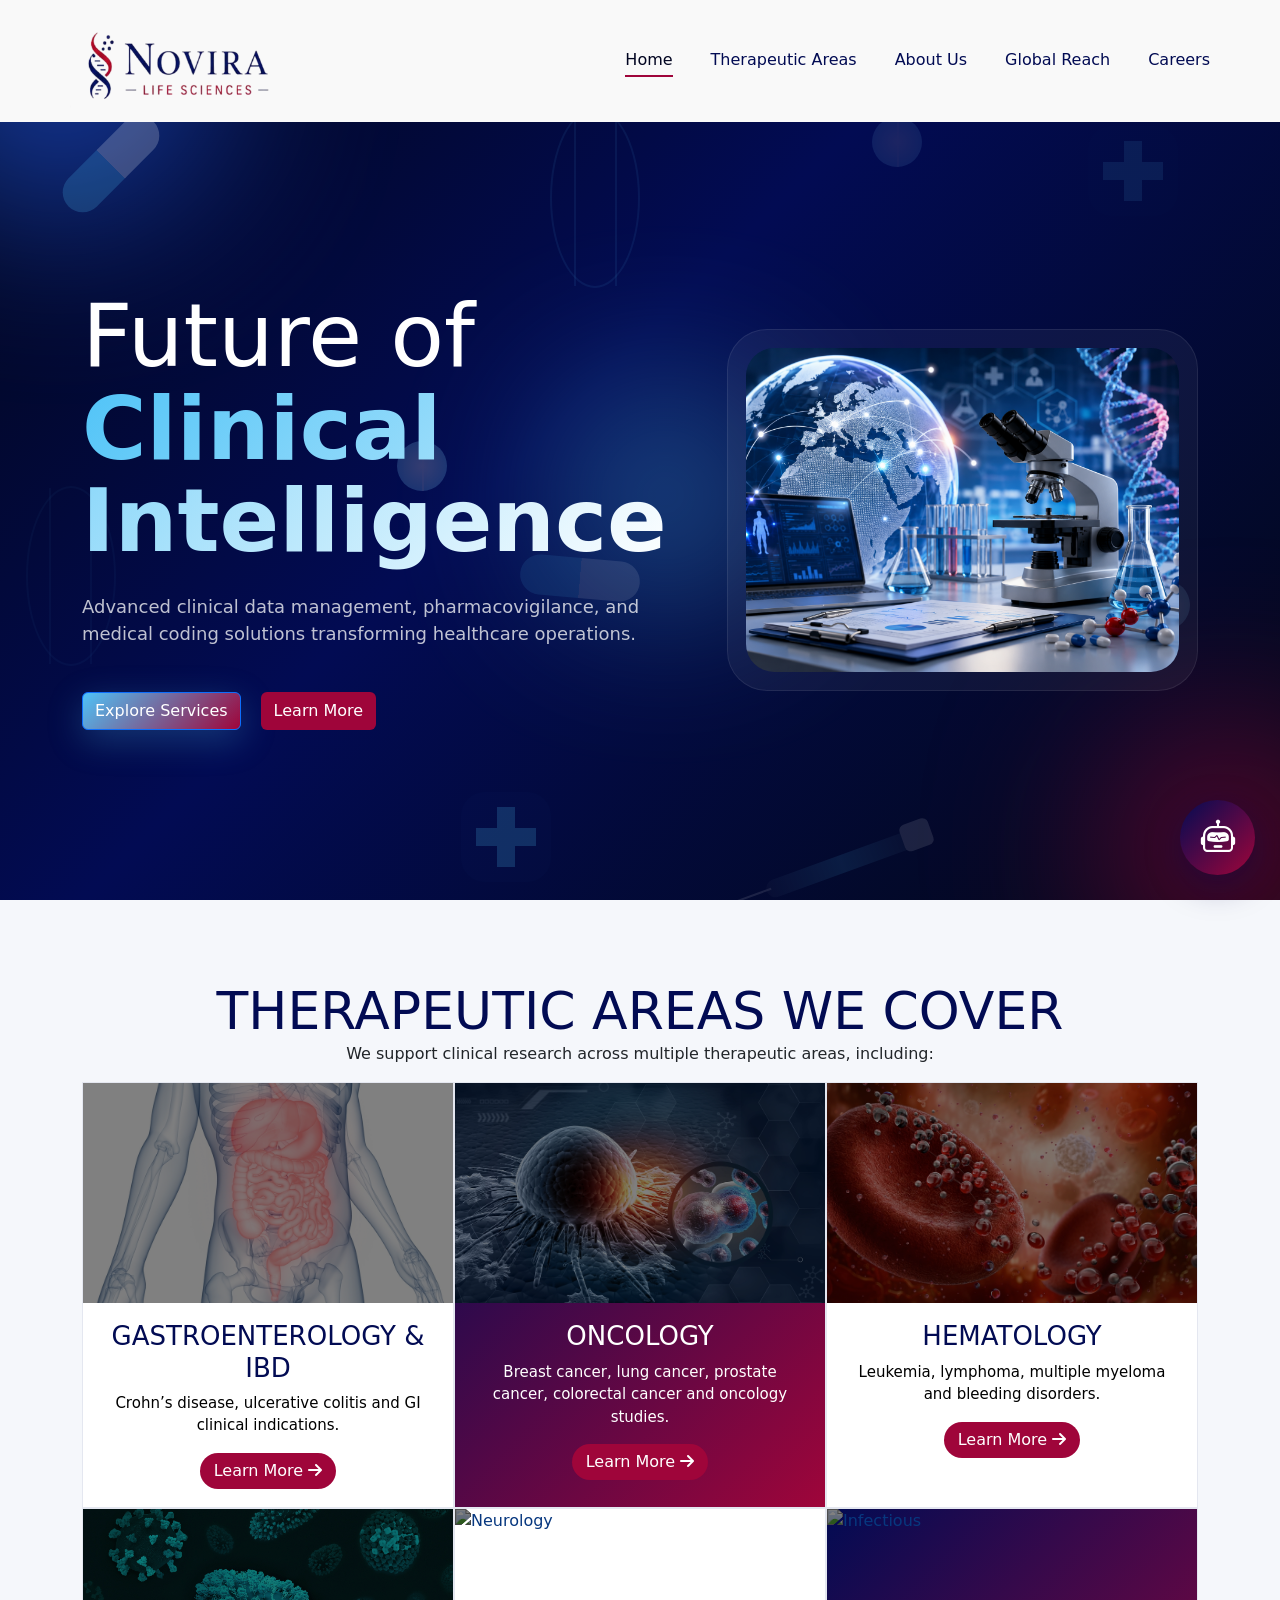
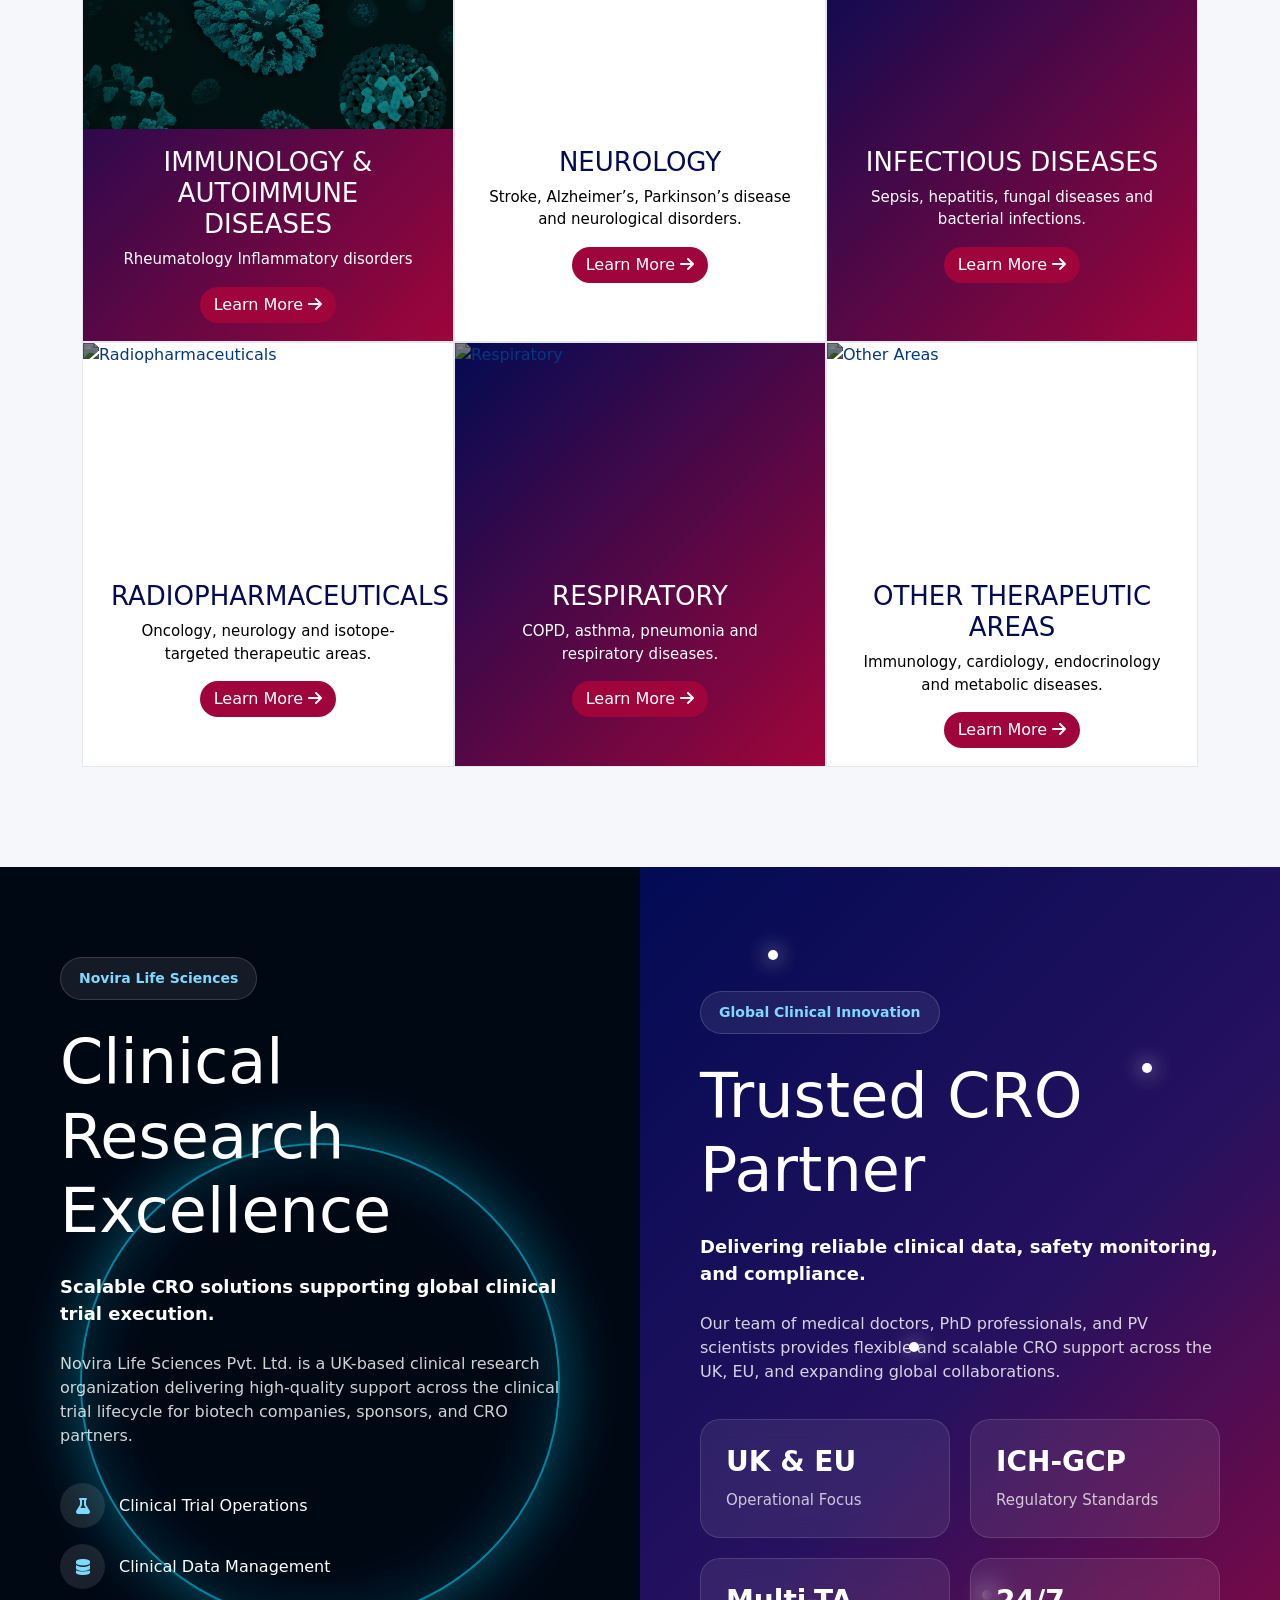
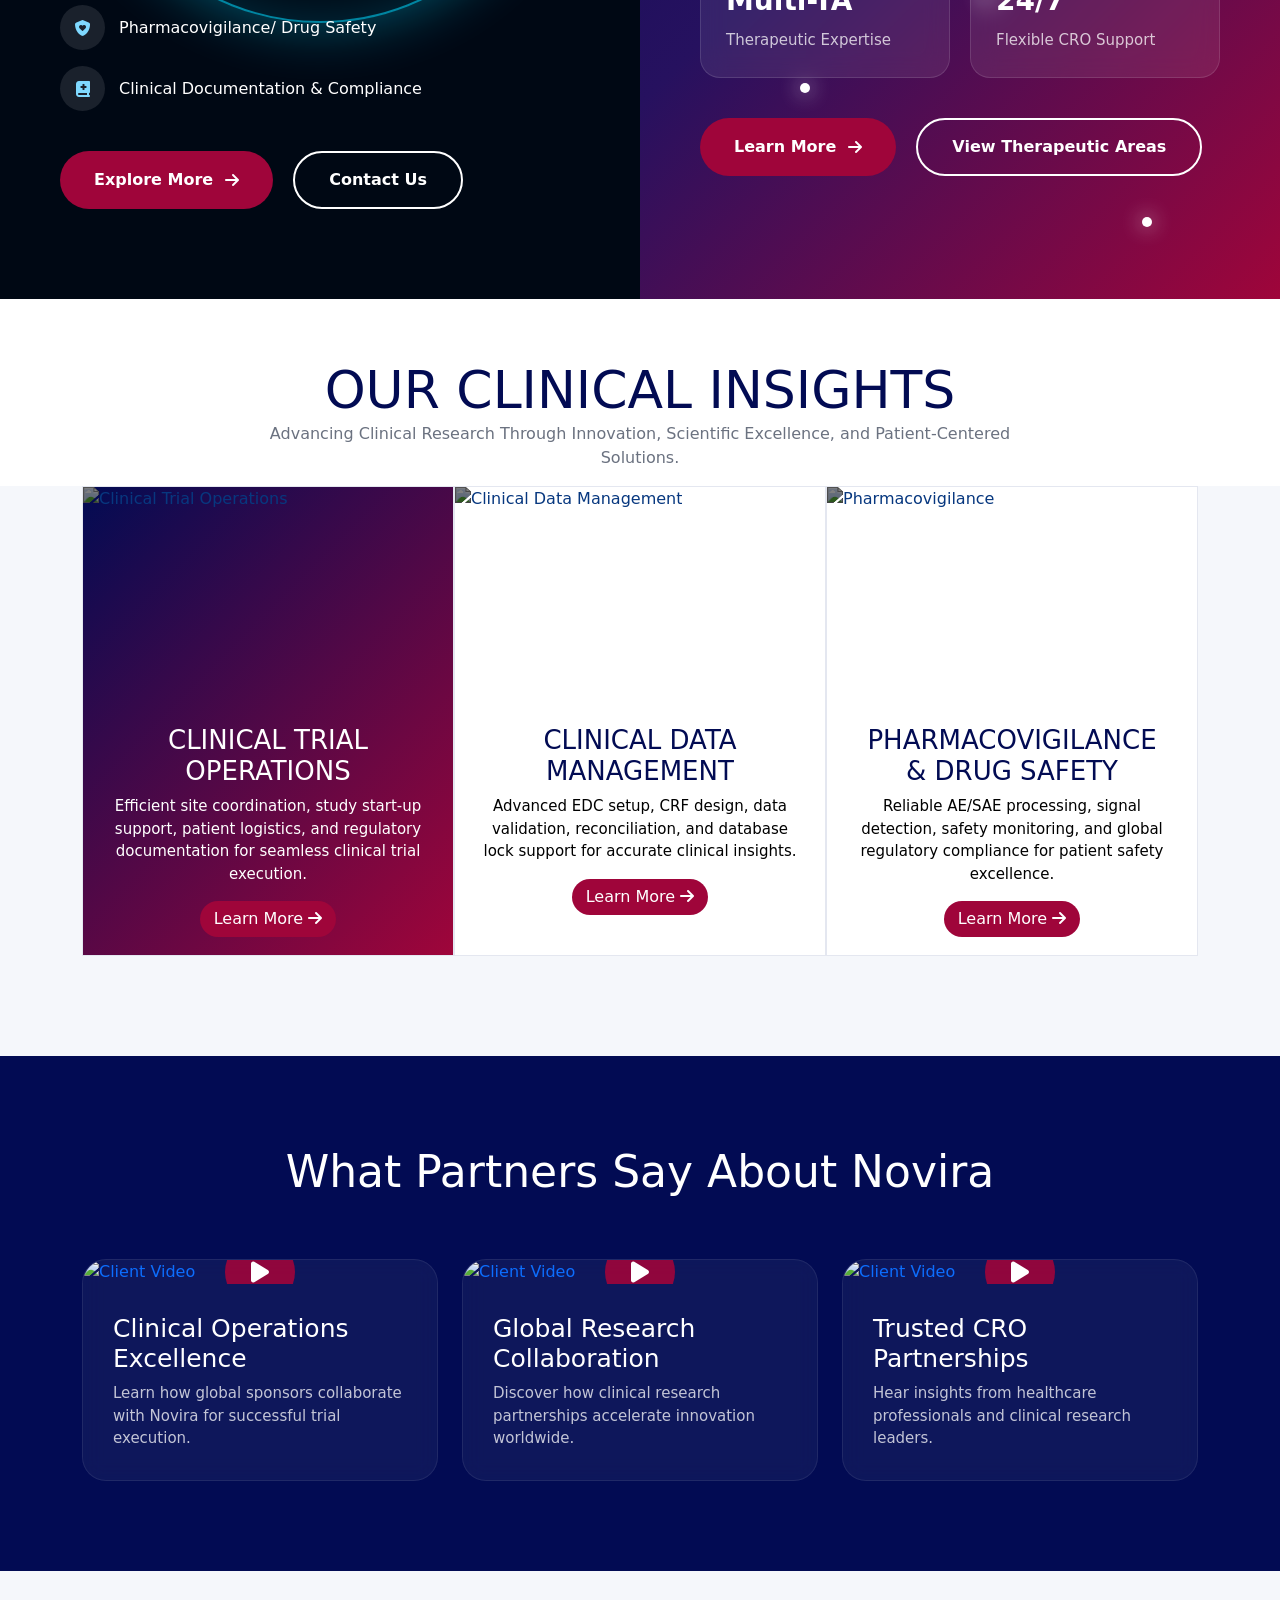
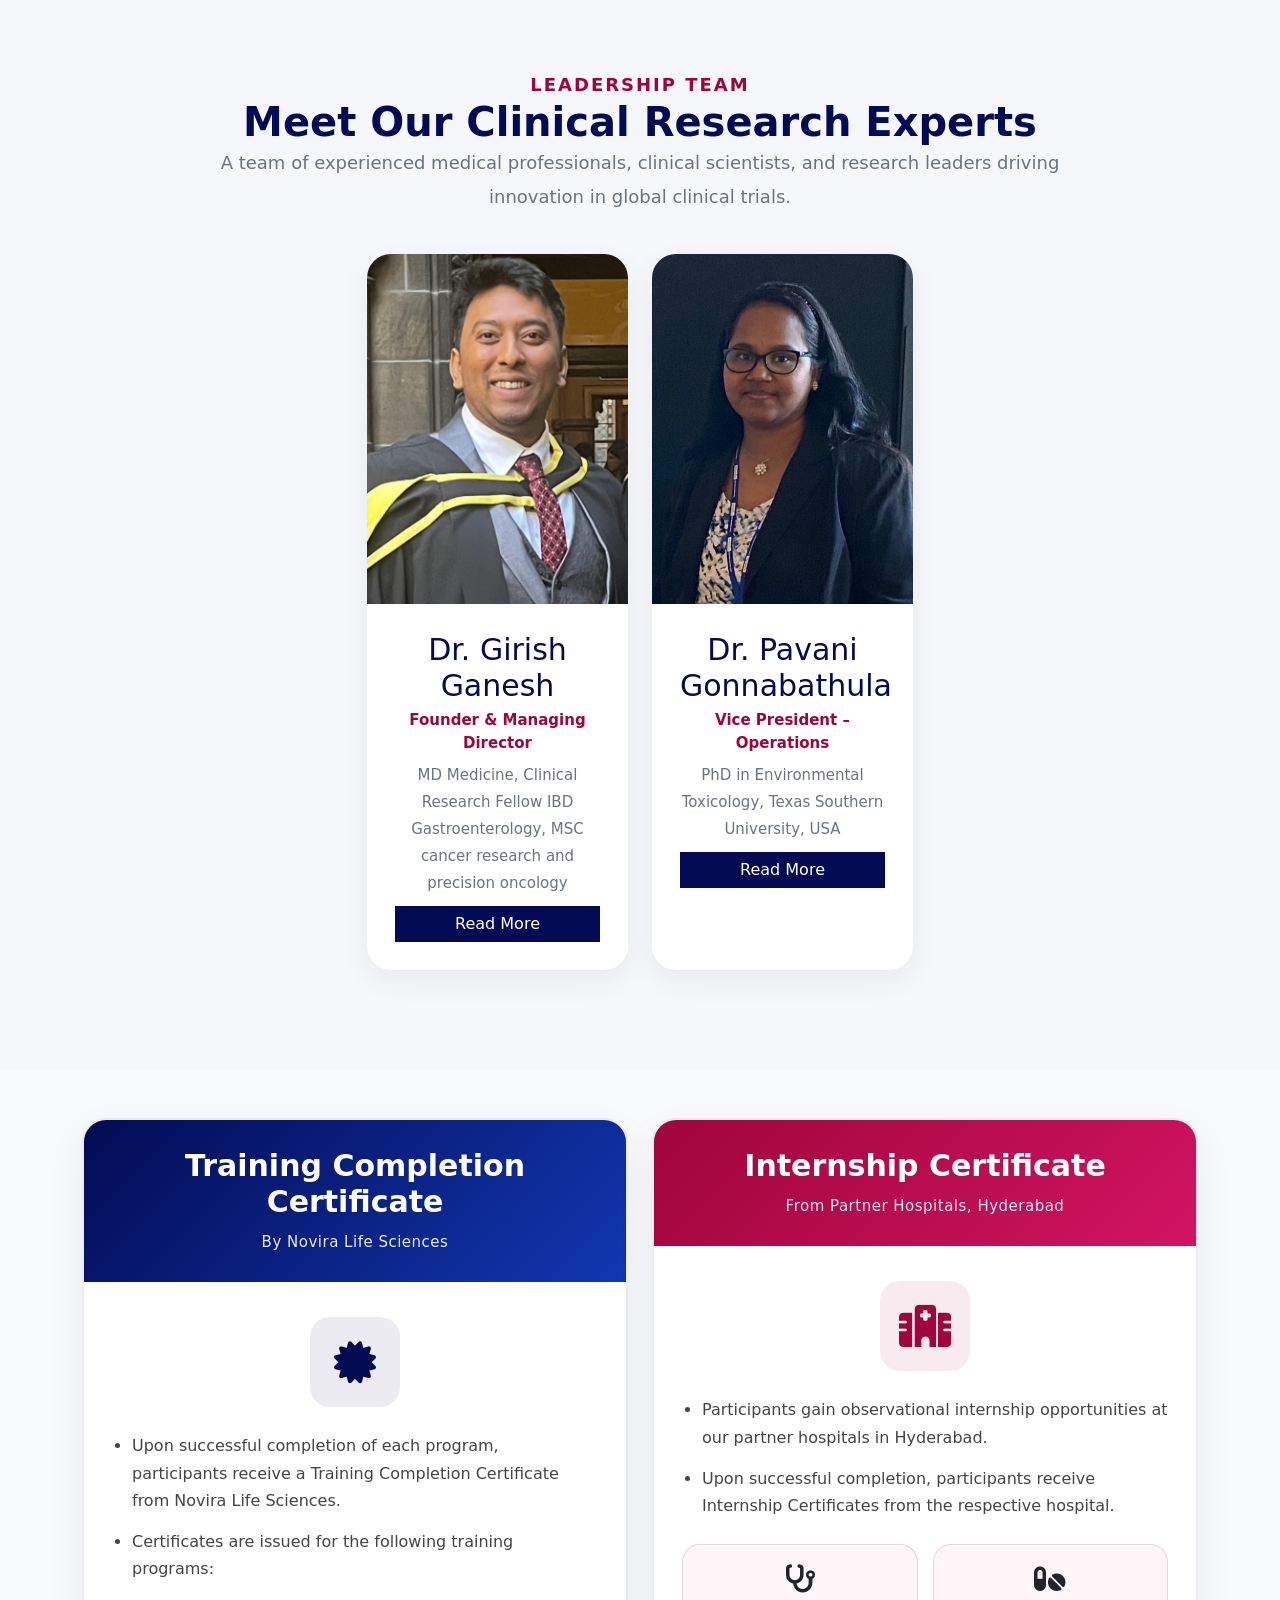
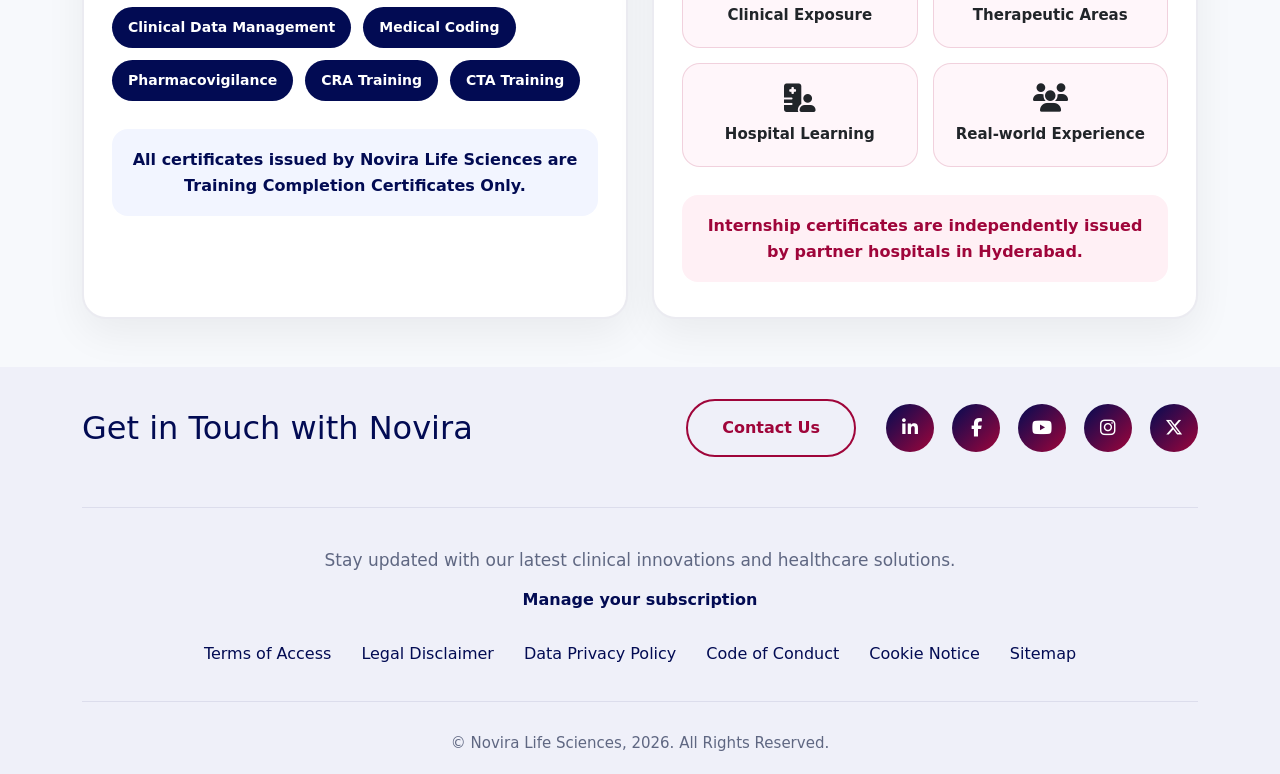
==== index.html @ b473fbdd "Initial commit" ====
<!DOCTYPE html>
<html lang="en">

<head>

    <meta charset="UTF-8">
    <meta name="viewport" content="width=device-width, initial-scale=1.0">

    <title>Novira Medical</title>

    <link rel="preconnect" href="https://fonts.googleapis.com">
    <link rel="preconnect" href="https://fonts.gstatic.com" crossorigin>

    <link href="https://fonts.googleapis.com/css2?family=Poppins:wght@300;400;500;600;700;800&display=swap"
        rel="stylesheet">

    <!-- ICONS -->
    <link rel="stylesheet" href="https://cdnjs.cloudflare.com/ajax/libs/font-awesome/6.5.2/css/all.min.css">

    <link rel="stylesheet" href="css/main.css">
    <link rel="stylesheet" href="css/responsive.css">


    <!-- Bootstrap 5 CSS -->
    <link href="https://cdn.jsdelivr.net/npm/bootstrap@5.3.3/dist/css/bootstrap.min.css" rel="stylesheet">

    <!-- Font Awesome -->
    <link rel="stylesheet" href="https://cdnjs.cloudflare.com/ajax/libs/font-awesome/6.5.1/css/all.min.css" />
<!-- Bootstrap Icons -->

<link rel="stylesheet"
href="https://cdn.jsdelivr.net/npm/bootstrap-icons@1.11.3/font/bootstrap-icons.min.css">
</head>

<body>

    <!-- =========================================
            HEADER
    ========================================= -->

    <header class="header">

        <div class="container navbar">

            <!-- LOGO -->

            <div class="logo">
                <img src="./images/logo.png" alt="" srcset="">
                <!-- <h2>Novira</h2> -->
            </div>

            <!-- MENU -->

            <nav class="nav-menu">

                <ul>

                    <li>
                        <a href="/" class="active">
                            Home
                        </a>
                    </li>

                    <li>
                        <a href="#">
                            Therapeutic Areas
                        </a>
                    </li>

                    <li>
                        <a href="#">
                            About Us
                        </a>
                    </li>

                    <li>
                        <a href="#">
                            Global Reach
                        </a>
                    </li>

                    <li>
                        <a href="#">
                            Careers
                        </a>
                    </li>

                </ul>

            </nav>

            <!-- BUTTONS -->
<!-- 
            <div class="nav-buttons">
                <a href="#" class="search-btn">
                    <i class="fa-solid fa-magnifying-glass"></i>
                </a>
            </div> -->

            <!-- MOBILE -->

            <div class="menu-toggle">
                <i class="fa-solid fa-bars"></i>
            </div>

        </div>

    </header>

    <!-- =========================================
            HERO SECTION
    ========================================= -->

    <section class="hero">

        <!-- BACKGROUND -->

        <div class="hero-bg">

            <div class="glow glow1"></div>
            <div class="glow glow2"></div>
            <div class="glow glow3"></div>

            <!-- DNA -->

            <div class="dna dna1"></div>
            <div class="dna dna2"></div>

            <!-- CAPSULES -->

            <div class="capsule capsule1"></div>
            <div class="capsule capsule2"></div>
            <div class="capsule capsule3"></div>

            <!-- TABLETS -->

            <div class="tablet tablet1"></div>
            <div class="tablet tablet2"></div>
            <div class="tablet tablet3"></div>

            <!-- SYRINGES -->

            <div class="syringe syringe1"></div>
            <div class="syringe syringe2"></div>

            <!-- CROSS -->

            <div class="cross cross1"></div>
            <div class="cross cross2"></div>

            <!-- PARTICLES -->

            <div class="particles">

                <span></span>
                <span></span>
                <span></span>
                <span></span>
                <span></span>
                <span></span>
                <span></span>
                <span></span>

            </div>

        </div>

        <!-- HERO CONTENT -->

        <div class="container hero-content">

            <!-- LEFT -->

            <div class="hero-left fade-left">

                <!-- <span class="hero-badge">
                    AI Powered Medical Innovation
                </span> -->

                <h1>
                    Future of <br>
                    <span>Clinical Intelligence</span>
                </h1>

                <p>
                    Advanced clinical data management,
                    pharmacovigilance, and medical coding
                    solutions transforming healthcare operations.
                </p>

                <div class="hero-buttons">

                    <a href="#" class="btn btn-primary">
                        Explore Services
                    </a>

                    <a href="#" class="btn btn-outline">
                        Learn More
                    </a>

                </div>

            </div>

            <!-- RIGHT -->

            <div class="hero-right fade-right">

                <div class="dashboard-card">
                    <img src="images/right-section.png" alt="">
                </div>

            </div>

        </div>

    </section>

    <!-- cards -->
    <!-- =========================================
        THERAPEUTIC CARDS SECTION
========================================= -->

    <section class="therapy-section">

        <div class="container">
            <div class="our-areas text-center">
                <h1 class="main-title">Therapeutic Areas We Cover</h1>
                <p>We support clinical research across multiple therapeutic areas, including:</p>
            </div>
            <div class="therapy-grid">

                <!-- CARD 1 -->
                <a href="#" class="therapy-card">

                    <div class="therapy-image">
                        <img src="./images/strength/gastroenterology.jpg" alt="" srcset="">
                        <!-- <img src="https://images.unsplash.com/photo-1581595219315-a187dd40c322?q=80&w=1200&auto=format&fit=crop"
                            alt="GI"> -->

                    </div>

                    <div class="therapy-content">

                        <h3>
                            Gastroenterology & IBD
                        </h3>

                        <p>
                            Crohn’s disease, ulcerative
                            colitis and GI clinical
                            indications.
                        </p>

                        <span>
                            Learn More
                            <i class="fa-solid fa-arrow-right"></i>
                        </span>

                    </div>

                </a>              
                <!-- CARD 2 -->
                <a href="#" class="therapy-card active-card">
                    <div class="therapy-image">
                        <img src="./images/strength/oncology.jpg" alt="" srcset="">
                    </div>

                    <div class="therapy-content">
                        <h3>
                            Oncology
                        </h3>

                        <p>
                            Breast cancer, lung cancer,
                            prostate cancer, colorectal
                            cancer and oncology studies.
                        </p>

                        <span>
                            Learn More
                            <i class="fa-solid fa-arrow-right"></i>
                        </span>

                    </div>

                </a>               
                <!-- CARD 3 -->

                <a href="#" class="therapy-card">

                    <div class="therapy-image">
                        <img src="./images/strength/hematology.jpg" alt=" Hematology">
                    </div>

                    <div class="therapy-content">
                        <h3>
                            Hematology
                        </h3>

                        <p>
                            Leukemia, lymphoma,
                            multiple myeloma and
                            bleeding disorders.
                        </p>

                        <span>
                            Learn More
                            <i class="fa-solid fa-arrow-right"></i>
                        </span>

                    </div>

                </a>

                <!-- CARD 4 -->

                <a href="#" class="therapy-card active-card">

                    <div class="therapy-image">
                        <img src="./images/strength/immunology.jpg" alt="immunology">

                    </div>

                    <div class="therapy-content">

                        <h3>
                            Immunology & Autoimmune Diseases
                        </h3>

                        <p>
                            Rheumatology
                            Inflammatory disorders
                        </p>

                        <span>
                            Learn More
                            <i class="fa-solid fa-arrow-right"></i>
                        </span>

                    </div>

                </a>

                <!-- CARD 5 -->

                <a href="#" class="therapy-card">

                    <div class="therapy-image">

                        <img src="https://images.unsplash.com/photo-1584515933487-779824d29309?q=80&w=1200&auto=format&fit=crop"
                            alt="Neurology">

                    </div>

                    <div class="therapy-content">

                        <h3>
                            Neurology
                        </h3>

                        <p>
                            Stroke, Alzheimer’s,
                            Parkinson’s disease and
                            neurological disorders.
                        </p>

                        <span>
                            Learn More
                            <i class="fa-solid fa-arrow-right"></i>
                        </span>

                    </div>

                </a>

                <!-- CARD 6 -->

                <a href="#" class="therapy-card active-card">

                    <div class="therapy-image">

                        <img src="https://images.unsplash.com/photo-1580281657527-47f249e8f4df?q=80&w=1200&auto=format&fit=crop"
                            alt="Infectious">

                    </div>

                    <div class="therapy-content">

                        <h3>
                            Infectious Diseases
                        </h3>

                        <p>
                            Sepsis, hepatitis,
                            fungal diseases and
                            bacterial infections.
                        </p>

                        <span>
                            Learn More
                            <i class="fa-solid fa-arrow-right"></i>
                        </span>

                    </div>

                </a>

                <!-- CARD 7 -->

                <a href="#" class="therapy-card">

                    <div class="therapy-image">

                        <img src="https://images.unsplash.com/photo-1576671081837-49000212a370?q=80&w=1200&auto=format&fit=crop"
                            alt="Radiopharmaceuticals">

                    </div>

                    <div class="therapy-content">

                        <h3>
                            Radiopharmaceuticals
                        </h3>

                        <p>
                            Oncology, neurology and
                            isotope-targeted
                            therapeutic areas.
                        </p>

                        <span>
                            Learn More
                            <i class="fa-solid fa-arrow-right"></i>
                        </span>

                    </div>

                </a>

                <!-- CARD 8 -->

                <a href="#" class="therapy-card active-card">

                    <div class="therapy-image">

                        <img src="https://images.unsplash.com/photo-1516549655169-df83a0774514?q=80&w=1200&auto=format&fit=crop"
                            alt="Respiratory">

                    </div>

                    <div class="therapy-content">

                        <h3>
                            Respiratory
                        </h3>

                        <p>
                            COPD, asthma,
                            pneumonia and
                            respiratory diseases.
                        </p>

                        <span>
                            Learn More
                            <i class="fa-solid fa-arrow-right"></i>
                        </span>

                    </div>

                </a>

                <!-- CARD 9 -->

                <a href="#" class="therapy-card">

                    <div class="therapy-image">

                        <img src="https://images.unsplash.com/photo-1576091160399-112ba8d25d1d?q=80&w=1200&auto=format&fit=crop"
                            alt="Other Areas">

                    </div>

                    <div class="therapy-content">

                        <h3>
                            Other Therapeutic Areas
                        </h3>

                        <p>
                            Immunology, cardiology,
                            endocrinology and
                            metabolic diseases.
                        </p>

                        <span>
                            Learn More
                            <i class="fa-solid fa-arrow-right"></i>
                        </span>

                    </div>

                </a>

            </div>

        </div>

    </section>
    <!-- cards -->

    <!-- two sections -->
    <!-- =========================================
        SPLIT COMPANY OVERVIEW SECTION
========================================= -->

    <section class="split-ai-section">

        <!-- LEFT SECTION -->

        <div class="split-box left-box">

            <div class="left-animation-circle"></div>

            <div class="content-box">

                <span class="section-tag">
                    Novira Life Sciences
                </span>

                <h2>
                    Clinical Research
                    Excellence
                </h2>

                <h3>
                    Scalable CRO solutions supporting
                    global clinical trial execution.
                </h3>

                <p>
                    Novira Life Sciences Pvt. Ltd. is a UK-based
                    clinical research organization delivering
                    high-quality support across the clinical
                    trial lifecycle for biotech companies,
                    sponsors, and CRO partners.
                </p>

                <div class="feature-list">

                    <div class="feature-item">
                        <i class="fa-solid fa-flask"></i>
                        Clinical Trial Operations
                    </div>

                    <div class="feature-item">
                        <i class="fa-solid fa-database"></i>
                        Clinical Data Management
                    </div>

                    <div class="feature-item">
                        <i class="fa-solid fa-shield-heart"></i>
                        Pharmacovigilance/ Drug Safety
                    </div>

                    <div class="feature-item">
                        <i class="fa-solid fa-book-medical"></i>
                        Clinical Documentation & Compliance
                    </div>
                </div>

                <div class="button-group">

                    <a href="#" class="main-btn">

                        Explore More

                        <i class="fa-solid fa-arrow-right"></i>

                    </a>

                    <a href="#" class="outline-btn">

                        Contact Us

                    </a>

                </div>

            </div>

        </div>

        <!-- RIGHT SECTION -->

        <div class="split-box right-box">

            <div class="network-animation">

                <span></span>
                <span></span>
                <span></span>
                <span></span>
                <span></span>
                <span></span>

            </div>

            <div class="content-box">

                <span class="section-tag">
                    Global Clinical Innovation
                </span>

                <h2>
                    Trusted CRO
                    Partner
                </h2>

                <h3>
                    Delivering reliable clinical data,
                    safety monitoring, and compliance.
                </h3>

                <p>
                    Our team of medical doctors, PhD professionals,
                    and PV scientists provides flexible and scalable
                    CRO support across the UK, EU, and expanding
                    global collaborations.
                </p>

                <div class="stats-grid">

                    <div class="stat-box">

                        <h4>UK & EU</h4>

                        <span>
                            Operational Focus
                        </span>

                    </div>

                    <div class="stat-box">

                        <h4>ICH-GCP</h4>

                        <span>
                            Regulatory Standards
                        </span>

                    </div>

                    <div class="stat-box">

                        <h4>Multi-TA</h4>

                        <span>
                            Therapeutic Expertise
                        </span>

                    </div>

                    <div class="stat-box">

                        <h4>24/7</h4>

                        <span>
                            Flexible CRO Support
                        </span>

                    </div>

                </div>

                <div class="button-group">

                    <a href="#" class="main-btn">

                        Learn More

                        <i class="fa-solid fa-arrow-right"></i>

                    </a>

                    <a href="#" class="outline-btn">

                        View Therapeutic Areas

                    </a>

                </div>

            </div>

        </div>

    </section>
    <!-- two sections -->



    <!-- 3 cards sections -->
    <!-- =========================================
        NOVIRA INSIGHTS SECTION
========================================= -->

    <!-- =========================================
        SECTION HEADING
========================================= -->

    <section>
        <div class="section-heading text-center">

            <h2 class="main-title">
                Our Clinical Insights
            </h2>

            <span class="sub-title d-block">
               <p>Advancing Clinical Research Through Innovation, Scientific Excellence, and Patient-Centered Solutions.</p>
            </span>

        </div>
    </section>


    <section class="therapy-section pt-0">

        <div class="container">

            <!-- SECTION HEADING -->



            <!-- 3 CARDS -->

            <div class="therapy-grid">

                <!-- CARD 1 -->

                <a href="clinical-trial-operations.html" class="therapy-card active-card">

                    <div class="therapy-image">

                        <img src="https://images.unsplash.com/photo-1579154204601-01588f351e67?q=80&w=1200&auto=format&fit=crop"
                            alt="Clinical Trial Operations">

                    </div>

                    <div class="therapy-content">

                        <h3>
                            Clinical Trial Operations
                        </h3>

                        <p>
                            Efficient site coordination, study start-up support,
                            patient logistics, and regulatory documentation
                            for seamless clinical trial execution.
                        </p>

                        <span>
                            Learn More
                            <i class="fa-solid fa-arrow-right"></i>
                        </span>

                    </div>

                </a>

                <!-- CARD 2 -->

                <a href="clinical-data-management.html" class="therapy-card">

                    <div class="therapy-image">

                        <img src="https://images.unsplash.com/photo-1516321318423-f06f85e504b3?q=80&w=1200&auto=format&fit=crop"
                            alt="Clinical Data Management">

                    </div>

                    <div class="therapy-content">

                        <h3>
                            Clinical Data Management
                        </h3>

                        <p>
                            Advanced EDC setup, CRF design, data validation,
                            reconciliation, and database lock support
                            for accurate clinical insights.
                        </p>

                        <span>
                            Learn More
                            <i class="fa-solid fa-arrow-right"></i>
                        </span>

                    </div>

                </a>

                <!-- CARD 3 -->

                <a href="pharmacovigilance.html" class="therapy-card">

                    <div class="therapy-image">

                        <img src="https://images.unsplash.com/photo-1587854692152-cbe660dbde88?q=80&w=1200&auto=format&fit=crop"
                            alt="Pharmacovigilance">

                    </div>

                    <div class="therapy-content">

                        <h3>
                            Pharmacovigilance & Drug Safety
                        </h3>

                        <p>
                            Reliable AE/SAE processing, signal detection,
                            safety monitoring, and global regulatory
                            compliance for patient safety excellence.
                        </p>

                        <span>
                            Learn More
                            <i class="fa-solid fa-arrow-right"></i>
                        </span>

                    </div>

                </a>

            </div>

        </div>

    </section>
    <!-- 3 cards sections  -->


    <!-- youtube videos -->
    <!-- =========================================
        CLIENTS VIDEO SECTION
========================================= -->

    <section class="client-video-section">

        <div class="container">

            <!-- SECTION TITLE -->

            <div class="video-heading text-center">

                <h2>What Partners Say About Novira</h2>

            </div>

            <!-- VIDEO ROW -->

            <div class="row g-4 justify-content-center">

                <!-- VIDEO CARD 1 -->

                <div class="col-xl-4 col-lg-4 col-md-6 col-sm-12">

                    <a href="https://www.youtube.com/watch?v=dQw4w9WgXcQ" target="_blank" class="video-card">

                        <div class="video-image">

                            <img src="https://images.unsplash.com/photo-1573496359142-b8d87734a5a2?q=80&w=1200&auto=format&fit=crop"
                                alt="Client Video">

                            <div class="play-btn">

                                <i class="fa-solid fa-play"></i>

                            </div>

                        </div>

                        <div class="video-content">

                            <h3>
                                Clinical Operations Excellence
                            </h3>

                            <p>
                                Learn how global sponsors collaborate
                                with Novira for successful trial execution.
                            </p>

                        </div>

                    </a>

                </div>

                <!-- VIDEO CARD 2 -->

                <div class="col-xl-4 col-lg-4 col-md-6 col-sm-12">

                    <a href="https://www.youtube.com/watch?v=ysz5S6PUM-U" target="_blank" class="video-card">

                        <div class="video-image">

                            <img src="https://images.unsplash.com/photo-1582719478250-c89cae4dc85b?q=80&w=1200&auto=format&fit=crop"
                                alt="Client Video">

                            <div class="play-btn">

                                <i class="fa-solid fa-play"></i>

                            </div>

                        </div>

                        <div class="video-content">

                            <h3>
                                Global Research Collaboration
                            </h3>

                            <p>
                                Discover how clinical research partnerships
                                accelerate innovation worldwide.
                            </p>

                        </div>

                    </a>

                </div>

                <!-- VIDEO CARD 3 -->

                <div class="col-xl-4 col-lg-4 col-md-6 col-sm-12">

                    <a href="https://www.youtube.com/watch?v=jNQXAC9IVRw" target="_blank" class="video-card">

                        <div class="video-image">

                            <img src="https://images.unsplash.com/photo-1559839734-2b71ea197ec2?q=80&w=1200&auto=format&fit=crop"
                                alt="Client Video">

                            <div class="play-btn">

                                <i class="fa-solid fa-play"></i>

                            </div>

                        </div>

                        <div class="video-content">

                            <h3>
                                Trusted CRO Partnerships
                            </h3>

                            <p>
                                Hear insights from healthcare professionals
                                and clinical research leaders.
                            </p>

                        </div>

                    </a>

                </div>

            </div>

        </div>

    </section>

    <!-- youtube videos -->



    <!-- team -->
      <!-- <section class="our-team-section">
        <div class="container">
            <div class="row">
                <div class="col-lg-3 col-md-6 col-sm-6">
                    <div class="our-team">
                        <div class="pic">
                            <img src="https://i.ibb.co/8x9xK4H/team.jpg">
                        </div>
                        <div class="team-content">
                            <h3 class="title">Team 1</h3>
                            <span class="post">Inhaber & Geschäftsführer</span>
                        </div>
                        <ul class="social">
                            <li>
                                <a href="#"  target="_blank"class="fa fa-facebook"></a>
                            </li>
                            <li>
                                <a href="#" class="fa fa-twitter"></a>
                            </li>
                            <li>
                                <a href="#" class="fa fa-google-plus"></a>
                            </li>
                            <li>
                                <a href="#" class="fa fa-linkedin"></a>
                            </li>
                        </ul>
                    </div>
                </div>

                <div class="col-lg-3 col-md-6 col-sm-6">
                    <div class="our-team">
                        <div class="pic">
                            <img src="https://i.ibb.co/8x9xK4H/team.jpg">
                        </div>
                        <div class="team-content">
                            <h3 class="title">Team 2</h3>
                            <span class="post">Stellvertretender  Geschäftsführer</span>
                        </div>
                        <ul class="social">
                            <li>
                                <a href="#" class="fa fa-facebook"></a>
                            </li>
                            <li>
                                <a href="#" class="fa fa-twitter"></a>
                            </li>
                            <li>
                                <a href="#" class="fa fa-google-plus"></a>
                            </li>
                            <li>
                                <a href="#" class="fa fa-linkedin"></a>
                            </li>
                        </ul>
                    </div>
                </div>
                <div class="col-lg-3 col-md-6 col-sm-6">
                    <div class="our-team">
                        <div class="pic">
                            <img src="https://i.ibb.co/8x9xK4H/team.jpg">
                        </div>
                        <div class="team-content">
                            <h3 class="title">Team 3</h3>
                            <span class="post">Dipl. Physiotherapeut </span>
                        </div>
                        <ul class="social">
                            <li>
                                <a href="#" class="fa fa-facebook"></a>
                            </li>
                            <li>
                                <a href="#" class="fa fa-twitter"></a>
                            </li>
                            <li>
                                <a href="#" class="fa fa-google-plus"></a>
                            </li>
                            <li>
                                <a href="#" class="fa fa-linkedin"></a>
                            </li>
                        </ul>
                    </div>
                </div>

                <div class="col-lg-3 col-md-6 col-sm-6">
                    <div class="our-team">
                        <div class="pic">
                            <img src="https://i.ibb.co/8x9xK4H/team.jpg">
                        </div>
                        <div class="team-content">
                            <h3 class="title">Team 4</h3>
                            <span class="post">Dipl. Physiotherapeut </span>
                        </div>
                        <ul class="social">
                            <li>
                                <a href="#" class="fa fa-facebook"></a>
                            </li>
                            <li>
                                <a href="#" class="fa fa-twitter"></a>
                            </li>
                            <li>
                                <a href="#" class="fa fa-google-plus"></a>
                            </li>
                            <li>
                                <a href="#" class="fa fa-linkedin"></a>
                            </li>
                        </ul>
                    </div>
                </div>
            </div>
        </div>

    </section> -->

<!-- =========================================
        NOVIRA TEAM SECTION
========================================= -->

<section class="novira-team-section">

    <div class="container">

        <!-- HEADING -->

        <div class="team-heading text-center">

            <span class="team-subtitle">
                Leadership Team
            </span>

            <h2 class="team-title">
                Meet Our Clinical Research Experts
            </h2>

            <p class="team-description">
                A team of experienced medical professionals,
                clinical scientists, and research leaders
                driving innovation in global clinical trials.
            </p>

        </div>

        <!-- TEAM ROW -->

        <div class="row g-4 justify-content-center">

            <!-- TEAM MEMBER 1 -->

            <div class="col-xl-3 col-lg-3 col-md-6 col-sm-12">

                <div class="team-card">

                    <div class="team-image">

                        <img src="./images/our-team/dr-girish.jpeg"
                             alt="CEO">

                    </div>

                    <div class="team-content">
                        <h3>
                            Dr. Girish Ganesh
                        </h3>
                        <span>
                            Founder & Managing Director
                        </span>
                        <p>
                            MD Medicine, Clinical Research Fellow IBD Gastroenterology, MSC cancer research and precision oncology
                        </p>
                        <div class="read-btn">
                            <a href="dr-girish.html">Read More</a>
                        </div>
                    </div>

                </div>

            </div>

            <!-- TEAM MEMBER 2 -->

            <div class="col-xl-3 col-lg-3 col-md-6 col-sm-12">

                <div class="team-card">

                    <div class="team-image">

                        <img src="./images/our-team/dr-pavani.jpeg"
                             alt="Vice President">

                    </div>

                    <div class="team-content">

                        <h3>
                            Dr. Pavani Gonnabathula
                        </h3>

                        <span>
                            Vice President – Operations
                        </span>

                        <p>
                            PhD in Environmental Toxicology, Texas Southern University, USA
                        </p>
                        <div class="read-btn">
                            <a href="dr-pavani.html">Read More</a>
                        </div>
                    </div>

                </div>

            </div>
        </div>

    </div>

</section>
    <!-- team -->

    <!-- robo  icon -->
<!-- ===================================================
    ROBOT BUTTON
=================================================== -->

<button class="robot-chat-btn" id="openPopup">

    <i class="bi bi-robot"></i>

</button>

<!-- ===================================================
    OVERLAY
=================================================== -->

<div class="popup-overlay" id="popupOverlay"></div>

<!-- ===================================================
    APPOINTMENT POPUP
=================================================== -->

<div class="appointment-popup" id="popupBox">

    <!-- HEADER -->

    <div class="popup-header">

        <button class="close-popup" id="closePopup">

            <i class="bi bi-x-lg"></i>

        </button>

        <!-- <div class="robot-icon">         
            <i class="bi bi-robot"></i>
        </div> -->
        <div class="app-heading text-center">
            <h1>Novira Life Sciences</h1>
        </div>
        <h4>
            
        </h4>

        <p>
            Book your appointment Today
        </p>

    </div>

    <!-- BODY -->

    <div class="popup-body">

        <form>

            <div class="mb-3">

                <input
                type="text"
                class="form-control"
                placeholder="Full Name">

            </div>

            <div class="mb-3">

                <input
                type="email"
                class="form-control"
                placeholder="Email Address">

            </div>

            <div class="mb-3">

                <input
                type="tel"
                class="form-control"
                placeholder="Phone Number">

            </div>

            <div class="mb-3">

                <select class="form-select">

                    <option selected>
                        Select Service
                    </option>

                    <option>
                        <p>Clinical Data Management</p>
                    </option>

                    <option>
                        <p>Pharmacovigilance</p>
                    </option>

                    <option>
                        <p>Medical Coding</p>
                    </option>
                    <option>
                        <p>Clinical Documentation & Compliance</p>
                    </option>
                </select>

            </div>

            <div class="mb-4">

                <textarea
                class="form-control"
                placeholder="Message"></textarea>

            </div>

            <button
            type="submit"
            class="send-btn"> Send Request</button>

        </form>

    </div>

</div>
     <!-- robo icon -->
  <!-- Training and Certificate -->
  <section class="certificate-section py-5">

    <div class="container">

        <div class="row g-4 align-items-stretch">

            <!-- LEFT SECTION -->

            <div class="col-lg-6 col-md-12">

                <div class="certificate-card left-card h-100">

                    <div class="certificate-header primary-bg">

                        <h2>
                            Training Completion Certificate
                        </h2>

                        <span>
                            By Novira Life Sciences
                        </span>

                    </div>

                    <div class="certificate-body">

                        <div class="icon-box">

                            <i class="fa-solid fa-certificate"></i>

                        </div>

                        <ul class="certificate-list">

                            <li>
                                Upon successful completion of each program,
                                participants receive a Training Completion
                                Certificate from Novira Life Sciences.
                            </li>

                            <li>
                                Certificates are issued for the following
                                training programs:
                            </li>

                        </ul>

                        <div class="training-tags">

                            <span>Clinical Data Management</span>

                            <span>Medical Coding</span>

                            <span>Pharmacovigilance</span>

                            <span>CRA Training</span>

                            <span>CTA Training</span>

                        </div>

                        <div class="certificate-note">

                            All certificates issued by Novira Life Sciences
                            are <strong>Training Completion Certificates Only.</strong>

                        </div>

                    </div>

                </div>

            </div>

            <!-- RIGHT SECTION -->

            <div class="col-lg-6 col-md-12">

                <div class="certificate-card right-card h-100">

                    <div class="certificate-header secondary-bg">

                        <h2>
                            Internship Certificate
                        </h2>

                        <span>
                            From Partner Hospitals, Hyderabad
                        </span>

                    </div>

                    <div class="certificate-body">

                        <div class="icon-box">

                            <i class="fa-solid fa-hospital"></i>

                        </div>

                        <ul class="certificate-list">

                            <li>
                                Participants gain observational internship
                                opportunities at our partner hospitals
                                in Hyderabad.
                            </li>

                            <li>
                                Upon successful completion, participants
                                receive Internship Certificates from the
                                respective hospital.
                            </li>

                        </ul>

                        <div class="internship-grid">

                            <div class="internship-item">

                                <i class="fa-solid fa-stethoscope"></i>

                                <span>
                                    Clinical Exposure
                                </span>

                            </div>

                            <div class="internship-item">

                                <i class="fa-solid fa-pills"></i>

                                <span>
                                    Therapeutic Areas
                                </span>

                            </div>

                            <div class="internship-item">

                                <i class="fa-solid fa-hospital-user"></i>

                                <span>
                                    Hospital Learning
                                </span>

                            </div>

                            <div class="internship-item">

                                <i class="fa-solid fa-users"></i>

                                <span>
                                    Real-world Experience
                                </span>

                            </div>

                        </div>

                        <div class="certificate-note">

                            Internship certificates are independently issued
                            by partner hospitals in Hyderabad.

                        </div>

                    </div>

                </div>

            </div>

        </div>

    </div>

</section>
  <!-- Training and Certificate -->
    <!-- =========================================
                FOOTER
========================================= -->

    <footer class="main-footer">

        <div class="container">

            <!-- TOP -->

            <div class="footer-top">

                <!-- LEFT -->

                <div class="footer-title">

                    <h2>
                        Get in Touch with Novira
                    </h2>

                </div>

                <!-- RIGHT -->

                <div class="footer-right">

                    <!-- BUTTON -->

                    <a href="contact.html" class="footer-btn">
                        Contact Us
                    </a>

                    <!-- SOCIAL -->

                    <div class="social-icons">

                        <a href="#" aria-label="Linkedin" title="LinkedIn">
                            <i class="fab fa-linkedin-in"></i>
                        </a>

                        <a href="#" aria-label="Facebook" title="Facebook">
                            <i class="fab fa-facebook-f"></i>
                        </a>

                        <a href="#" aria-label="Youtube" title="Youtube">
                            <i class="fab fa-youtube"></i>
                        </a>

                        <a href="#" aria-label="Instagram" title="Instagram">
                            <i class="fab fa-instagram"></i>
                        </a>

                        <a href="#" aria-label="Twitter" title="Twitter">
                            <i class="fab fa-x-twitter"></i>
                        </a>

                    </div>

                </div>

            </div>

            <!-- MIDDLE -->

            <div class="footer-middle">

                <p>
                    Stay updated with our latest clinical innovations and healthcare solutions.
                </p>

                <a href="subscription.html">
                    Manage your subscription
                </a>

            </div>

            <!-- LINKS -->

            <div class="footer-links">

                <a href="terms.html">
                    Terms of Access
                </a>

                <a href="legal.html">
                    Legal Disclaimer
                </a>

                <a href="privacy.html">
                    Data Privacy Policy
                </a>

                <a href="conduct.html">
                    Code of Conduct
                </a>

                <a href="cookies.html">
                    Cookie Notice
                </a>

                <a href="sitemap.html">
                    Sitemap
                </a>

            </div>

            <!-- BOTTOM -->

            <div class="footer-bottom">

                <p>
                    © Novira Life Sciences, 2026. All Rights Reserved.
                </p>

            </div>

        </div>

    </footer>
    <!-- <footer> -->


<script>

    const openPopup =
    document.getElementById("openPopup");

    const closePopup =
    document.getElementById("closePopup");

    const popupBox =
    document.getElementById("popupBox");

    const popupOverlay =
    document.getElementById("popupOverlay");

    // OPEN POPUP

    openPopup.addEventListener("click", () => {

        popupBox.classList.add("active");

        popupOverlay.classList.add("active");

    });

    // CLOSE BUTTON

    closePopup.addEventListener("click", () => {

        popupBox.classList.remove("active");

        popupOverlay.classList.remove("active");

    });

    // CLICK OUTSIDE CLOSE

    popupOverlay.addEventListener("click", () => {

        popupBox.classList.remove("active");

        popupOverlay.classList.remove("active");

    });

</script>
</body>

</html>
---- css/main.css ----
* {
    margin: 0;
    padding: 0;
    box-sizing: border-box;
}

body {
    overflow-x: hidden;
    font-family: 'Poppins', sans-serif;
    background: #030816;
}

.container {
    width: 100%;
    max-width: 1400px;
    margin: auto;
    padding: 0 20px;
}

/* ====================================
        COLORS
==================================== */

:root {

    --primary: #020B53;
    --secondary: #9F053A;
    --sky: #4FC3F7;
    --white: #ffffff;
}

/* ====================================
        HEADER
==================================== */
.header {
    position: fixed;
    width: 100%;
    top: 0;
    left: 0;
    z-index: 999;
    padding: 20px 0 5px;
    background: #f9f9f9;
    backdrop-filter: blur(18px);
    border-bottom: 1px solid rgba(255, 255, 255, .08);
}

.navbar {
    display: flex;
    align-items: center;
    justify-content: space-between;
}
.logo img {
    height: 80px;
    width: 100%;
}
.logo h2 {

    color: var(--white);
    font-size: 34px;
    font-weight: 700;
}

/* ====================================
        MENU
==================================== */

.nav-menu ul {

    display: flex;
    align-items: center;
    gap: 38px;

    list-style: none;
}

.nav-menu ul li a {
    position: relative;
    text-decoration: none;
    color: #000;
    font-weight: 500;
    transition: .4s ease;
    cursor: pointer;
}
.nav-menu ul li a:hover, .nav-menu ul li a.active {
    color: var(--primary);
    font-size: 16px;
}
.nav-menu ul li a::after {
    content: '';
    position: absolute;
    left: 0;
    bottom: -8px;
    width: 0;
    height: 2px;
    background: var(--secondary);
    transition: .4s ease;
}

.nav-menu ul li a:hover::after,
.nav-menu ul li a.active::after {

    width: 100%;
}

/* ====================================
        BUTTONS
==================================== */

.nav-buttons {

    display: flex;
    align-items: center;
    gap: 15px;
}

.btn {

    display: inline-flex;
    align-items: center;
    justify-content: center;

    padding: 15px 32px;

    border-radius: 50px;

    text-decoration: none;

    font-weight: 600;

    transition: .4s ease;

    cursor: pointer;
}

/* SEARCH */

.search-btn {

    width: 52px;
    height: 52px;

    border-radius: 50%;

    display: flex;
    align-items: center;
    justify-content: center;

    color: var(--white);

    border:
        1px solid rgba(255, 255, 255, .18);

    text-decoration: none;

    transition: .4s ease;
}

.search-btn:hover {

    background: var(--white);
    color: var(--primary);

    transform:
        translateY(-4px);
}

/* PRIMARY */

.btn-primary {

    background:
        linear-gradient(135deg,
            var(--sky),
            var(--secondary));

    color: var(--white);

    box-shadow:
        0 10px 35px rgba(79, 195, 247, .25);
}

.btn-primary:hover {

    transform:
        translateY(-6px) scale(1.04);

    box-shadow:
        0 20px 40px rgba(159, 5, 58, .35);
}

/* OUTLINE */

.btn-outline {
    background: var(--secondary) !important;
    color: #fff !important;
    transition: all 300ms ease-in;
}

.btn-outline:hover {

    background: var(--white) !important;
    color: var(--secondary) !important;
    transform: translateY(-5px);
}

/* CONTACT */

.btn-outline-white {

    border:
        1px solid rgba(255, 255, 255, .25);

    color: var(--white);
}

.btn-outline-white:hover {

    background: var(--white);

    color: var(--primary);

    transform:
        translateY(-5px);
}

/* WHITE */

.btn-white {

    background: var(--white);

    color: var(--primary);
}

.btn-white:hover {

    transform:
        translateY(-5px) scale(1.03);

    background:
        linear-gradient(135deg,
            var(--sky),
            var(--secondary));

    color: var(--white);
}

/* ====================================
        HERO
==================================== */

.hero {

    position: relative;

    width: 100%;
    min-height: 100vh;

    overflow: hidden;

    background:
        linear-gradient(135deg,
            #020617 0%,
            var(--primary) 45%,
            #030816 100%);
}

.hero-content {

    position: relative;
    z-index: 10;

    display: flex;
    align-items: center;
    justify-content: space-between;

    gap: 60px;

    min-height: 100vh;

    padding-top: 120px;
}

/* ====================================
        LEFT
==================================== */

.hero-left {

    flex: 1;
}

.hero-badge {

    display: inline-block;

    padding: 12px 22px;

    border-radius: 50px;

    background:
        rgba(79, 195, 247, .12);

    border:
        1px solid rgba(79, 195, 247, .22);

    color: var(--sky);

    margin-bottom: 28px;
}


.hero-left h1 {
    font-size: 88px;
    line-height: 1.05;
    color: #fff;
    margin-bottom: 25px;
    font-weight: 300;
}
.hero-left h1 span {
    background: linear-gradient(135deg, var(--sky), #ffffff);
    -webkit-background-clip: text;
    -webkit-text-fill-color: transparent;
    font-weight: 700;
}
.hero-left p {
    max-width: 720px;
    font-size: 18px;
    color: rgba(255, 255, 255, .75);
    margin-bottom: 45px;
}

.hero-buttons {

    display: flex;
    gap: 20px;
}

/* ====================================
        RIGHT
==================================== */

.hero-right {

    flex: 1;

    display: flex;
    justify-content: center;
}

.dashboard-card {

    width: 100%;
    max-width: 520px;

    padding: 18px;

    border-radius: 40px;

    background:
        rgba(255, 255, 255, .05);

    border:
        1px solid rgba(255, 255, 255, .08);

    backdrop-filter: blur(20px);

    animation:
        floatCard 6s infinite ease-in-out;
}

.dashboard-card img {

    width: 100%;

    display: block;

    border-radius: 28px;
}

@keyframes floatCard {

    0%,
    100% {
        transform: translateY(0px);
    }

    50% {
        transform: translateY(-18px);
    }
}

/* ====================================
        ANIMATIONS
==================================== */

.fade-left {

    animation:
        fadeLeft 1.4s ease forwards;
}

.fade-right {

    animation:
        fadeRight 1.4s ease forwards;
}

@keyframes fadeLeft {

    from {

        opacity: 0;

        transform:
            translateX(-120px);
    }

    to {

        opacity: 1;

        transform:
            translateX(0px);
    }
}

@keyframes fadeRight {

    from {

        opacity: 0;

        transform:
            translateX(120px);
    }

    to {

        opacity: 1;

        transform:
            translateX(0px);
    }
}

/* ====================================
        BACKGROUND
==================================== */

.hero-bg {

    position: absolute;
    inset: 0;

    overflow: hidden;
}

.glow {

    position: absolute;

    border-radius: 50%;

    filter: blur(90px);

    opacity: .55;
}

.glow1 {
    width: 320px;
    height: 320px;
    background: #2563ff;
    top: -100px;
    left: -100px;

    animation:
        glowMove1 10s infinite alternate ease-in-out;
}

.glow2 {

    width: 260px;
    height: 260px;

    background: var(--secondary);

    bottom: -80px;
    right: -80px;

    animation:
        glowMove2 14s infinite alternate ease-in-out;
}

.glow3 {

    width: 180px;
    height: 180px;

    background: var(--sky);

    top: 45%;
    left: 45%;

    animation:
        glowMove3 8s infinite alternate ease-in-out;
}

@keyframes glowMove1 {
    from {
        transform: translate(0, 0);
    }

    to {
        transform: translate(120px, -50px);
    }
}

@keyframes glowMove2 {
    from {
        transform: translate(0, 0);
    }

    to {
        transform: translate(-100px, 60px);
    }
}

@keyframes glowMove3 {
    from {
        transform: translateY(0px);
    }

    to {
        transform: translateY(-50px);
    }
}

/* ====================================
        MEDICAL ICONS
==================================== */

.dna,
.capsule,
.tablet,
.syringe,
.cross {
    position: absolute;
}

/* DNA */

.dna {

    width: 90px;
    height: 180px;

    border:
        2px solid rgba(79, 195, 247, .2);

    border-radius: 50%;

    animation:
        dnaRotate 12s linear infinite;
}

.dna::before,
.dna::after {

    content: '';

    position: absolute;

    width: 2px;
    height: 100%;

    background:
        rgba(79, 195, 247, .2);
}

.dna::before {
    left: 25%;
}

.dna::after {
    right: 25%;
}
.dna1 {
    top: 12%;
    right: 50%;
    opacity: 0.4;
}
.dna2 {
    bottom: 26%;
    left: 2%;
    opacity: 0.2;
}

@keyframes dnaRotate {

    from {
        transform: rotate(0deg);
    }

    to {
        transform: rotate(360deg);
    }
}

/* CAPSULE */

.capsule {

    width: 120px;
    height: 40px;

    border-radius: 50px;

    background:
        linear-gradient(90deg,
            var(--sky) 50%,
            #ffffff 50%);

    animation:
        floatCapsule 10s infinite ease-in-out;
}

.capsule::before {

    content: '';

    position: absolute;

    width: 2px;
    height: 100%;

    left: 50%;

    background:
        rgba(255, 255, 255, .5);
}

.capsule1 {
    top: 16%;
    left: 4%;
    opacity: 0.2;
    rotate: -45deg;
}

.capsule2 {
    top: 65%;
    right: 18%;
}
.capsule3 {
    top: 62%;
    right: 50%;
    opacity: 0.1;
    rotate: 5deg;
}

@keyframes floatCapsule {

    0%,
    100% {

        transform:
            translateY(0px) rotate(0deg);
    }

    50% {

        transform:
            translateY(-25px) rotate(8deg);
    }
}

/* TABLET */

.tablet {

    width: 50px;
    height: 50px;

    border-radius: 50%;

    background:
        radial-gradient(circle,
            #fff 0%,
            var(--sky) 100%);

    animation:
        tabletFloat 8s infinite ease-in-out;
}

.tablet::before {
    content: '';
    position: absolute;
    width: 2px;
    height: 100%;
    left: 50%;
    background:
        rgba(255, 255, 255, .5);
}
.tablet1 {
    bottom: 30%;
    right: 7%;
    opacity: 0.1;
}
.tablet2 {
    top: 49%;
    left: 31%;
    opacity: 0.2;
}
.tablet3 {
    top: 13%;
    right: 28%;
    opacity: 0.1;
}

@keyframes tabletFloat {

    0%,
    100% {

        transform:
            translateY(0px) scale(1);
    }

    50% {

        transform:
            translateY(-20px) scale(1.1);
    }
}

/* SYRINGE */

.syringe {

    width: 160px;
    height: 18px;

    border-radius: 10px;

    background:
        linear-gradient(90deg,
            rgba(255, 255, 255, .2),
            var(--sky),
            rgba(255, 255, 255, .2));

    animation:
        syringeMove 12s infinite ease-in-out;
}

.syringe::before {

    content: '';

    position: absolute;

    width: 30px;
    height: 28px;

    right: -15px;
    top: -7px;

    background: #fff;

    border-radius: 6px;
}

.syringe::after {

    content: '';

    position: absolute;

    width: 50px;
    height: 2px;

    left: -45px;
    top: 7px;

    background: #fff;
}
.syringe1 {
    bottom: 3%;
    right: 28%;
    transform: rotate(-20deg);
    opacity: 0.1;
}


@keyframes syringeMove {

    0%,
    100% {

        transform:
            translateY(0px) rotate(-20deg);
    }

    50% {

        transform:
            translateY(-35px) rotate(-5deg);
    }
}

/* CROSS */

.cross {

    width: 90px;
    height: 90px;

    border-radius: 24px;

    background:
        rgba(79, 195, 247, .08);

    animation:
        crossRotate 15s linear infinite;
}

.cross::before,
.cross::after {

    content: '';

    position: absolute;

    background: var(--sky);
}

.cross::before {

    width: 18px;
    height: 60px;

    left: 36px;
    top: 15px;
}

.cross::after {

    width: 60px;
    height: 18px;

    left: 15px;
    top: 36px;
}
.cross1 {
    top: 14%;
    right: 8%;
    opacity: 0.1;
}
.cross2 {
    bottom: 2%;
    left: 36%;
    opacity: 0.2;
}

@keyframes crossRotate {

    from {
        transform: rotate(0deg);
    }

    to {
        transform: rotate(360deg);
    }
}

/* ====================================
        PARTICLES
==================================== */

.particles span {

    position: absolute;

    width: 8px;
    height: 8px;

    border-radius: 50%;

    background: var(--sky);

    animation:
        particleMove linear infinite;
}

.particles span:nth-child(1) {
    left: 10%;
    animation-duration: 12s;
}

.particles span:nth-child(2) {
    left: 20%;
    animation-duration: 16s;
}

.particles span:nth-child(3) {
    left: 30%;
    animation-duration: 10s;
}

.particles span:nth-child(4) {
    left: 40%;
    animation-duration: 20s;
}

.particles span:nth-child(5) {
    left: 50%;
    animation-duration: 18s;
}

.particles span:nth-child(6) {
    left: 60%;
    animation-duration: 13s;
}

.particles span:nth-child(7) {
    left: 75%;
    animation-duration: 17s;
}

.particles span:nth-child(8) {
    left: 90%;
    animation-duration: 15s;
}

@keyframes particleMove {

    0% {

        transform:
            translateY(100vh) scale(0);

        opacity: 0;
    }

    20% {
        opacity: 1;
    }

    100% {

        transform:
            translateY(-100px) translateX(120px) scale(2);

        opacity: 0;
    }
}

/* ====================================
        MOBILE
==================================== */

.menu-toggle {

    display: none;
}







/* =========================================
                FOOTER
========================================= */

.main-footer {
    background: #eff0f9;
    padding: 32px 0 20px;
    position: relative;
    overflow: hidden;
}

/* TOP */

.footer-top {

    display: flex;
    align-items: center;
    justify-content: space-between;

    gap: 30px;

    padding-bottom: 50px;

    border-bottom:
        1px solid rgba(2, 11, 83, .08);
}

/* TITLE */

.footer-title h2 {
    font-size: 32px;
    color: #020B53;
    margin: 0;
}

/* RIGHT */

.footer-right {

    display: flex;
    align-items: center;

    gap: 30px;
}

/* BUTTON */

.footer-btn {

    display: inline-flex;
    align-items: center;
    justify-content: center;

    padding: 15px 34px;

    border:
        2px solid #9F053A;

    color: #9F053A;

    border-radius: 60px;

    text-decoration: none;

    font-weight: 600;

    transition: .4s ease;

    cursor: pointer;
}

.footer-btn:hover {

    background:
        linear-gradient(135deg,
            #020B53,
            #9F053A);

    color: #ffffff;

    transform:
        translateY(-5px);

    box-shadow:
        0 15px 35px rgba(159, 5, 58, .25);
}

/* SOCIAL */

.social-icons {

    display: flex;
    align-items: center;
    gap: 18px;
}

.social-icons a {
    width: 48px;
    height: 48px;
    border-radius: 50%;
    display: flex;
    align-items: center;
    justify-content: center;
    text-decoration: none;
    color: #ffffff;
    font-size: 18px;
    background:linear-gradient(135deg,#020B53, #9F053A);
    transition: .4s ease;
    cursor: pointer;
}

.social-icons a:hover {
     transform: translateY(-5px) rotate(6deg);
}

/* MIDDLE */

.footer-middle {

    text-align: center;

    padding: 40px 0 30px;
}

.footer-middle p {

    color: #5f6782;

    font-size: 17px;

    margin-bottom: 14px;
}

.footer-middle a {

    color: #020B53;

    font-weight: 600;

    text-decoration: none;

    position: relative;

    transition: .4s ease;
}

.footer-middle a::after {

    content: '';

    position: absolute;

    left: 0;
    bottom: -4px;

    width: 100%;
    height: 2px;

    background: #9F053A;

    transform: scaleX(0);

    transform-origin: left;

    transition: .4s ease;
}

.footer-middle a:hover {

    color: #9F053A;
}

.footer-middle a:hover::after {

    transform: scaleX(1);
}

/* LINKS */

.footer-links {

    display: flex;
    align-items: center;
    justify-content: center;

    flex-wrap: wrap;

    gap: 30px;

    padding-bottom: 35px;
}

.footer-links a {

    text-decoration: none;

    color: #020B53;

    font-weight: 500;

    position: relative;

    transition: .4s ease;
}

.footer-links a::after {

    content: '';

    position: absolute;

    left: 0;
    bottom: -5px;

    width: 0;
    height: 2px;

    background: #9F053A;

    transition: .4s ease;
}

.footer-links a:hover {

    color: #9F053A;
}

.footer-links a:hover::after {

    width: 100%;
}

/* BOTTOM */

.footer-bottom {

    text-align: center;

    padding-top: 30px;

    border-top:
        1px solid rgba(2, 11, 83, .08);
}

.footer-bottom p {

    margin: 0;

    color: #5f6782;

    font-size: 15px;
}

/* footer */

/* cards */
/* =========================================
        THERAPY SECTION
========================================= */
.therapy-section {
    padding: 20px 0 100px;
    background: #f5f7fb;
}

/* =========================================
        GRID LAYOUT
========================================= */

.therapy-grid {

    display: grid;

    grid-template-columns:
        repeat(3, 1fr);

    gap: 0;
}

/* =========================================
        CARD
========================================= */

.therapy-card {

    display: flex;

    flex-direction: column;

    background: #ffffff;

    border:
        1px solid #e4e7f0;

    text-decoration: none;

    overflow: hidden;

    transition: .5s ease;

    min-height: 100%;
}

/* IMAGE */

.therapy-image {

    width: 100%;

    height: 220px;

    overflow: hidden;
}

.therapy-image img {
    width: 100%;
    height: 100%;
    object-fit: cover;
    transition: .6s ease;
    filter: brightness(0.5)
}


/* CONTENT */
.therapy-content {
    padding: 18px 28px;
    flex: 1;
    text-align: center;
}
.therapy-content h3 {
    font-size: 26px;
    text-transform: uppercase;
    color: #020B53;
    transition: .4s ease;
}
.therapy-content p {
    font-size: 15px;
    color: #000;
}

/* LEARN MORE */
.therapy-content span {
    display: inline-block;
    align-items: center;
    gap: 12px;
    color: #fff;
    font-size: 16px;
    transition: .4s ease;
    background: var(--secondary);
    padding: 6px 14px;
    border-radius: 18px;
}
.therapy-content span:hover{
    background: var(--primary);
}
/* =========================================
        HOVER
========================================= */

/* .therapy-card:hover {
    transform:
        translateY(-10px);

    z-index: 2;

    box-shadow:
        0 25px 60px rgba(2, 11, 83, .14);
} */
.therapy-image{
    position: relative;
}

/* .therapy-image::before{
    content: "";
    position: absolute;
    height: 100%;
    width: 100%;
    background: var(--primary);
    z-index: 1;
    opacity: 0.4;
} */
.therapy-card:hover .therapy-image{
    position: relative;
    overflow: hidden;
    transition: all 1200ms ease;
}
.therapy-card:hover .therapy-image img {
    transform: scale(1.5);
    filter:brightness(0.9);
}

.therapy-card:hover .therapy-content h3 {

    color: #9F053A;
}

.therapy-card:hover span {

    transform: translateX(8px);
}

/* =========================================
        ACTIVE CARD
========================================= */

.active-card {

    background:
        linear-gradient(135deg,
            #020B53,
            #9F053A);
}

.active-card .therapy-content h3,
.active-card .therapy-content p,
.active-card .therapy-content span {

    color: #ffffff;
}

/* cards */


/* two sections */
/* =========================================
        MAIN SECTION
========================================= */

.split-ai-section {

    display: flex;

    flex-wrap: wrap;

    width: 100%;

    overflow: hidden;
}

/* =========================================
        SPLIT BOX
========================================= */

.split-box {

    position: relative;

    width: 50%;

    min-height: 100vh;

    display: flex;

    align-items: center;

    justify-content: center;

    padding: 90px 60px;

    overflow: hidden;
}

/* =========================================
        LEFT SIDE
========================================= */

.left-box {

    background: #000814;
}

/* =========================================
        RIGHT SIDE
========================================= */

.right-box {

    background:
        linear-gradient(135deg,
            #020B53,
            #26115f,
            #9F053A);
}

/* =========================================
        ANIMATION RING
========================================= */

.left-animation-circle {

    position: absolute;

    width: 480px;
    height: 480px;

    border-radius: 50%;

    border:
        2px solid rgba(0, 217, 255, .6);

    box-shadow:
        0 0 60px rgba(0, 217, 255, .4),
        inset 0 0 60px rgba(0, 217, 255, .2);

    animation:
        rotateCircle 25s linear infinite,
        pulseCircle 8s ease-in-out infinite;
}

/* =========================================
        NETWORK DOTS
========================================= */

.network-animation span {

    position: absolute;

    width: 10px;
    height: 10px;

    border-radius: 50%;

    background: #ffffff;

    box-shadow:
        0 0 20px rgba(255, 255, 255, .9);

    animation:
        floatDots 6s infinite ease-in-out;
}
.network-animation span:nth-child(1) {
    top: 8%;
    left: 20%;
}
.network-animation span:nth-child(2) {
    top: 19%;
    right: 20%;
}
.network-animation span:nth-child(3) {
    top: 46%;
    left: 42%;
}

.network-animation span:nth-child(4) {

    bottom: 20%;
    left: 25%;
}
.network-animation span:nth-child(5) {
    bottom: 7%;
    right: 20%;
}

.network-animation span:nth-child(6) {

    top: 70%;
    right: 45%;
}

/* =========================================
        CONTENT
========================================= */

.content-box {

    position: relative;

    z-index: 5;

    max-width: 560px;
}

.section-tag {

    display: inline-block;

    padding: 10px 18px;

    border-radius: 30px;

    background:
        rgba(255, 255, 255, .08);

    border:
        1px solid rgba(255, 255, 255, .15);

    color: #7fd9ff;

    font-size: 14px;

    font-weight: 600;

    margin-bottom: 25px;
}

.content-box h2 {
    color: #ffffff;
    font-size: 62px;
    margin-bottom: 25px;
    font-weight: 400;
}
.content-box h3 {
    color: #ffffff;
    font-size: 18px;
    font-weight: 600;
    line-height: 1.5;
    margin-bottom: 25px;
}
.content-box p {
    color: rgba(255, 255, 255, .82);
    font-size: 16px;
    margin-bottom: 35px;
}

/* =========================================
        FEATURE LIST
========================================= */

.feature-list {

    display: flex;

    flex-direction: column;

    gap: 16px;

    margin-bottom: 40px;
}

.feature-item {

    display: flex;

    align-items: center;

    gap: 14px;

    color: #ffffff;

    font-size: 16px;

    font-weight: 500;
}

.feature-item i {

    width: 45px;
    height: 45px;

    border-radius: 50%;

    background:
        rgba(255, 255, 255, .1);

    display: flex;

    align-items: center;

    justify-content: center;

    color: #7fd9ff;
}

/* =========================================
        STATS GRID
========================================= */

.stats-grid {

    display: grid;

    grid-template-columns:
        repeat(2, 1fr);

    gap: 20px;

    margin-bottom: 40px;
}

.stat-box {

    padding: 25px;

    border-radius: 20px;

    background:
        rgba(255, 255, 255, .08);

    border:
        1px solid rgba(255, 255, 255, .12);

    backdrop-filter: blur(12px);

    transition: .4s ease;
}

.stat-box:hover {

    transform:
        translateY(-8px);

    background:
        rgba(255, 255, 255, .12);
}

.stat-box h4 {

    color: #ffffff;

    font-size: 28px;

    font-weight: 700;

    margin-bottom: 10px;
}

.stat-box span {

    color: rgba(255, 255, 255, .75);

    font-size: 15px;
}

/* =========================================
        BUTTONS
========================================= */

.button-group {

    display: flex;

    gap: 20px;

    flex-wrap: wrap;
}

.main-btn {

    display: inline-flex;

    align-items: center;

    gap: 12px;

    padding: 15px 34px;

    border-radius: 50px;

    background: #9F053A;

    color: #ffffff;

    text-decoration: none;

    font-weight: 600;

    transition: .4s ease;
}

.main-btn:hover {

    background: #ffffff;

    color: #020B53;

    transform:
        translateY(-5px);
}

.outline-btn {

    display: inline-flex;

    align-items: center;

    justify-content: center;

    padding: 15px 34px;

    border-radius: 50px;

    border:
        2px solid #ffffff;

    color: #ffffff;

    text-decoration: none;

    font-weight: 600;

    transition: .4s ease;
}

.outline-btn:hover {

    background: #ffffff;

    color: #020B53;

    transform:
        translateY(-5px);
}

/* =========================================
        ANIMATIONS
========================================= */

@keyframes rotateCircle {

    from {

        transform: rotate(0deg);
    }

    to {

        transform: rotate(360deg);
    }
}

@keyframes pulseCircle {

    0% {

        transform: scale(1);
    }

    50% {

        transform: scale(1.05);
    }

    100% {

        transform: scale(1);
    }
}

@keyframes floatDots {

    0% {

        transform:
            translateY(0px) scale(1);

        opacity: .4;
    }

    50% {

        transform:
            translateY(-20px) scale(1.5);

        opacity: 1;
    }

    100% {

        transform:
            translateY(0px) scale(1);

        opacity: .4;
    }
}

/* =========================================
        RESPONSIVE
========================================= */


/* two sections */
/* 3 cards sections */


/* 3 cards sections*/

/* heading  */

/* =========================================
        SECTION HEADING
========================================= */

/* .section-heading {

    text-align: center;

    max-width: 900px;

    margin: 0 auto 70px auto;

    padding: 0 15px;
} */

.section-heading {
    /* text-align: center; */
    /* max-width: 900px; */
    /* margin: 0 auto 70px auto; */
    /* padding: 0 15px; */

    background-color: #fff;
}

/* =========================================
                MAIN TITLE
========================================= */
.main-title {
    font-size: 35px;
    font-weight: 500;
    line-height: 1.2;
    color: #020B53;
    margin-bottom: 0px;
    text-align: center;
    margin-top: 60px;
    text-transform: uppercase;
}

/* =========================================
                 SUB TITLE
========================================= */
.sub-title {
    display: block;
    font-size: 16px;
    color: #6b7280;
    max-width: 750px;
    margin: 0 auto 16px;
    text-align: center;
}

/* =========================================
        RESPONSIVE
========================================= */






.pt-0 {
    padding-top: 0 !important;
}

.mt-20 {
    margin-top: 20px;
}

/* heading */

/* youtube */
/* =========================================
        CLIENT VIDEO SECTION
========================================= */

.client-video-section {

    background: #020B53;

    padding: 90px 0;

    position: relative;

    overflow: hidden;
}

/* =========================================
        SECTION TITLE
========================================= */

.video-heading {

    margin-bottom: 60px;
}
.video-heading h2 {
    color: #ffffff;
    font-size: 44px;
    font-weight: 500;
}

/* =========================================
        VIDEO CARD
========================================= */

.video-card {

    display: block;

    text-decoration: none;

    background: rgba(255, 255, 255, 0.05);

    border-radius: 24px;

    overflow: hidden;

    transition: 0.4s ease;

    border: 1px solid rgba(255, 255, 255, 0.08);

    backdrop-filter: blur(10px);

    height: 100%;
}

.video-card:hover {

    transform: translateY(-10px);

    border-color: #9F053A;

    box-shadow: 0 20px 40px rgba(0, 0, 0, 0.35);
}

/* =========================================
        VIDEO IMAGE
========================================= */

.video-image {

    position: relative;

    overflow: hidden;
}

.video-image img {

    width: 100%;

    height: 260px;

    object-fit: cover;

    transition: 0.5s ease;
}

.video-card:hover .video-image img {

    transform: scale(1.08);
}

/* =========================================
        PLAY BUTTON
========================================= */

.play-btn {

    position: absolute;

    left: 50%;

    top: 50%;

    transform: translate(-50%, -50%);

    width: 70px;

    height: 70px;

    background: rgba(159, 5, 58, 0.9);

    border-radius: 50%;

    display: flex;

    align-items: center;

    justify-content: center;

    color: #fff;

    font-size: 24px;

    transition: 0.4s ease;
}

.video-card:hover .play-btn {

    background: #ffffff;

    color: #020B53;

    transform: translate(-50%, -50%) scale(1.1);
}

/* =========================================
        CONTENT
========================================= */

.video-content {

    padding: 30px;
}

.video-content h3 {
    color: #ffffff;
    font-size: 25px;
}
.video-content p {
    color: rgba(255, 255, 255, 0.75);
    font-size: 15px;
    margin: 0;
}

/* =========================================
        RESPONSIVE
========================================= */



/* youtube */


/* team */

/* .our-team-section {
    position: relative;
    padding-top: 40px;
    padding-bottom: 40px;
}
.our-team-section:before {
    position: absolute;
    top: -0;
    left: 0;
    content: " ";
    background: url(img/service-section-bottom.png);
    background-size: 100% 100px;
    width: 100%;
    height: 100px;
    float: left;
    z-index: 99;
}
.our-team {
    padding: 30px 0 40px;
    background: #f9f9f9;
    text-align: center;
    overflow: hidden;
    position: relative;
    border-bottom: 5px solid #00325a;
}
.our-team:hover{
    border-bottom: 5px solid #2f2f2f;
}

.our-team .pic{
    display: inline-block;
    width: 130px;
    height: 130px;
    margin-bottom: 50px;
    z-index: 1;
    position: relative;
}
.our-team .pic:before {
    content: "";
    width: 100%;
    height: 100%;
    border-radius: 50%;
    background: #00325a;
    position: absolute;
    bottom: 135%;
    right: 0;
    left: 0;
    opacity: 1;
    transform: scale(3);
    transition: all 0.3s linear 0s;
}
.our-team:hover .pic:before{
 height: 100%;
    background: #2f2f2f; 
 }
.our-team .pic:after {
    content: "";
    width: 100%;
    height: 100%;
    border-radius: 50%;
    background: #ffffff00;
    position: absolute;
    top: 0;
    left: 0;
    z-index: 1;
    transition: all 0.3s linear 0s;
}
.our-team:hover .pic:after{
    background: #7ab92d;
}
.our-team .pic img {
    width: 100%;
    height: auto;
    border-radius: 50%;
    transform: scale(1);
    transition: all 0.9s ease 0s;
    box-shadow: 0 0 0 14px #f7f5ec;
    transform: scale(0.7);
    position: relative;
    z-index: 2;
}
.our-team:hover .pic img{
    box-shadow: 0 0 0 14px #f7f5ec;
    transform: scale(0.7);
}
.our-team .team-content{ margin-bottom: 30px; }
.our-team .title{
    font-size: 22px;
    font-weight: 700;
    color: #4e5052;
    letter-spacing: 1px;
    text-transform: capitalize;
    margin-bottom: 5px;
}
.our-team .post{
    display: block;
    font-size: 15px;
    color: #4e5052;
    text-transform:capitalize;
}
.our-team .social{
    width: 100%;
    padding: 0;
    margin: 0;
    background: #2f2f2f;
    position: absolute;
    bottom: -100px;
    left: 0;
    transition: all 0.5s ease 0s;
}
.our-team:hover .social{ bottom: 0; }
.our-team .social li{ display: inline-block; }
.our-team .social li a{
    display: block;
    padding: 10px;
    font-size: 17px;
    color: #fff;
    transition: all 0.3s ease 0s;
}
.our-team .social li a:hover{
    color: #2f2f2f;
    background: #f7f5ec;
}
@media only screen and (max-width: 990px){
    .our-team{ margin-bottom: 30px; }
} */

/* =========================================
        TEAM SECTION
========================================= */

.novira-team-section {

    padding: 100px 0;

    background: #f5f7fb;
}

/* =========================================
        HEADING
========================================= */
.team-heading {
    max-width: 850px;
    margin: 0 auto 40px;
}

.team-subtitle {
    display: inline-block;
    font-size: 18px;
    font-weight: 700;
    letter-spacing: 2px;
    text-transform: uppercase;
    color: #9F053A;
}
.team-title {
    font-size: 40px;
    font-weight: 600;
    color: #020B53;
    margin-bottom: 0px;
}

.team-description {

    font-size: 18px;

    line-height: 1.9;

    color: #6b7280;
}

/* =========================================
        TEAM CARD
========================================= */

.team-card {

    background: #ffffff;

    border-radius: 24px;

    overflow: hidden;

    transition: 0.4s ease;

    height: 100%;

    box-shadow: 0 10px 30px rgba(0,0,0,0.06);
}

.team-card:hover {

    transform: translateY(-10px);

    box-shadow: 0 20px 50px rgba(2,11,83,0.12);
}

/* =========================================
        IMAGE
========================================= */

.team-image {
    overflow: hidden;
    height:350px !important;
    width: 100%;
}
.team-image img {
    width: 100%;
    object-fit: cover;
    transition: 0.5s ease;
}

.team-card:hover .team-image img {
 
    transform: scale(1.08);
}
.team-content .read-btn {
    background: var(--primary);
    padding: 6px 0px;
    margin-top: 9px;
    transition: all 600ms ease;
}
.team-content .read-btn:hover{
    background: var(--secondary);
}
.team-content .read-btn a{
    color: #fff;
    text-decoration: none;
}
/* =========================================
        CONTENT
========================================= */

.team-content {

    padding: 28px;

    text-align: center;
}

.team-content h3 {
    font-size: 30px;
    color: #020B53;
    margin-bottom: 5px;
}

.team-content span {
    display: block;
    font-size: 15px;
    font-weight: 600;
    color: #9F053A;
    margin-bottom: 8px;
}

.team-content p {

    font-size: 15px;

    line-height: 1.8;

    color: #6b7280;

    margin: 0;
}


/* team */


/* robo */

/* ===================================================
    ROBOT BUTTON
=================================================== */

.robot-chat-btn{

    position:fixed;

    right:25px;
    bottom:25px;

    width:75px;
    height:75px;

    border-radius:50%;

    border:none;

    z-index:9999;

    background:
    linear-gradient(
    135deg,
    #020B53,
    #9F053A
    );

    box-shadow:
    0 10px 35px rgba(2,11,83,.4);

    color:white;

    display:flex;
    align-items:center;
    justify-content:center;

    cursor:pointer;

    transition:.4s ease;

    animation:pulse 2s infinite;
}

.robot-chat-btn i{

    font-size:34px;

    line-height:1;
}

.robot-chat-btn:hover{

    transform:
    scale(1.08)
    rotate(5deg);
}

/* ===================================================
    PULSE
=================================================== */

@keyframes pulse{

    0%{

        box-shadow:
        0 0 0 0 rgba(79,195,247,.5);
    }

    70%{

        box-shadow:
        0 0 0 20px rgba(79,195,247,0);
    }

    100%{

        box-shadow:
        0 0 0 0 rgba(79,195,247,0);
    }
}

/* ===================================================
    OVERLAY
=================================================== */

.popup-overlay{

    position:fixed;

    inset:0;

    background:
    rgba(0,0,0,.45);

    z-index:9997;

    opacity:0;

    visibility:hidden;

    transition:.4s ease;
}

.popup-overlay.active{

    opacity:1;

    visibility:visible;
}

/* ===================================================
    POPUP CARD
=================================================== */

.appointment-popup{

    position:fixed;

    right:25px;
    bottom:115px;

    width:380px;

    border-radius:28px;

    overflow:hidden;

    z-index:9998;

    background:white;

    box-shadow:
    0 20px 60px rgba(0,0,0,.18);

    transform:
    translateY(40px)
    scale(.9);

    opacity:0;

    visibility:hidden;

    transition:.4s ease;
}

.appointment-popup.active{

    transform:
    translateY(0px)
    scale(1);

    opacity:1;

    visibility:visible;
}

/* ===================================================
    HEADER
=================================================== */

.popup-header{

    position:relative;

    padding:25px;

    background:
    linear-gradient(
    135deg,
    #020B53,
    #1239a1
    );

    color:white;
}

/* ===================================================
    ROBOT ICON
=================================================== */

.robot-icon{

    width:70px;
    height:70px;

    border-radius:50%;

    background:
    rgba(255,255,255,.15);

    display:flex;

    align-items:center;

    justify-content:center;

    margin-bottom:15px;

    backdrop-filter:blur(10px);
}

.robot-icon i{

    font-size:34px;

    color:white;

    line-height:1;
}

/* ===================================================
    HEADER TEXT
=================================================== */
.app-heading h1{
    font-size: 24px;
    text-transform: uppercase;
    text-align: justify;
}
.popup-header h4{

    margin:0 0 5px;

    font-size:24px;

    font-weight:700;
}

.popup-header p{

    margin:0;

    opacity:.85;

    font-size:14px;
}

/* ===================================================
    CLOSE BUTTON
=================================================== */

.close-popup{

    position:absolute;

    top:15px;
    right:15px;

    width:40px;
    height:40px;

    border:none;

    border-radius:50%;

    background:
    rgba(255,255,255,.15);

    color:white;

    display:flex;

    align-items:center;

    justify-content:center;

    cursor:pointer;

    transition:.3s ease;
}

.close-popup:hover{

    background:
    rgba(255,255,255,.25);
}

/* ===================================================
    BODY
=================================================== */

.popup-body{

    padding:25px;
}

/* ===================================================
    FORM
=================================================== */

.form-control,
.form-select{

    border-radius:14px;

    min-height:52px;

    border:
    1px solid #dbe2ff;

    box-shadow:none;

    padding:12px 16px;
}

.form-control:focus,
.form-select:focus{

    border-color:#4FC3F7;

    box-shadow:
    0 0 0 .15rem rgba(79,195,247,.2);
}

textarea.form-control{

    min-height:110px;

    resize:none;
}

/* ===================================================
    BUTTON
=================================================== */

.send-btn{

    width:100%;

    border:none;

    padding:15px;

    border-radius:16px;

    color:white;

    font-weight:600;

    background:
    linear-gradient(
    135deg,
    #020B53,
    #9F053A
    );

    transition:.4s ease;
}

.send-btn:hover{

    transform:
    translateY(-3px);

    box-shadow:
    0 10px 30px rgba(79,195,247,.3);
}

/* ===================================================
    MOBILE
=================================================== */


/* robo */


/* Training and Certificate */
/* =========================================
   CERTIFICATE SECTION
========================================= */

.certificate-section{

    background:#f7f9fc;
}

/* =========================================
   CARD
========================================= */

.certificate-card{

    background:#fff;

    border-radius:24px;

    overflow:hidden;

    border:2px solid rgba(2,11,83,.08);

    box-shadow:0 15px 40px rgba(0,0,0,.06);

    transition:.4s ease;
}

.certificate-card:hover{

    transform:translateY(-8px);

    box-shadow:0 25px 50px rgba(0,0,0,.12);
}

/* =========================================
   HEADER
========================================= */

.certificate-header{

    padding:28px 20px;

    text-align:center;

    color:#fff;
}

.primary-bg{

    background:linear-gradient(
    135deg,
    #020B53,
    #1237b1
    );
}

.secondary-bg{

    background:linear-gradient(
    135deg,
    #9F053A,
    #d11462
    );
}

.certificate-header h2{

    font-size:30px;

    font-weight:800;

    margin-bottom:10px;
}

.certificate-header span{

    font-size:15px;

    font-weight:500;

    opacity:.9;

    letter-spacing:.5px;
}

/* =========================================
   BODY
========================================= */

.certificate-body{

    padding:35px 28px;
}

.icon-box{

    width:90px;
    height:90px;

    margin:0 auto 25px;

    border-radius:20px;

    background:rgba(2,11,83,.08);

    display:flex;
    align-items:center;
    justify-content:center;

    font-size:42px;

    color:#020B53;
}

.right-card .icon-box{

    background:rgba(159,5,58,.08);

    color:#9F053A;
}

/* =========================================
   LIST
========================================= */

.certificate-list{

    padding-left:20px;

    margin-bottom:25px;
}

.certificate-list li{

    margin-bottom:14px;

    color:#444;

    font-size:16px;

    line-height:1.7;
}

/* =========================================
   TAGS
========================================= */

.training-tags{

    display:flex;

    flex-wrap:wrap;

    gap:12px;

    margin-top:20px;
}

.training-tags span{

    background:#020B53;

    color:#fff;

    padding:10px 16px;

    border-radius:50px;

    font-size:14px;

    font-weight:600;

    transition:.3s ease;
}

.training-tags span:hover{

    background:#9F053A;

    transform:translateY(-3px);
}

/* =========================================
   INTERNSHIP GRID
========================================= */

.internship-grid{

    display:grid;

    grid-template-columns:repeat(2,1fr);

    gap:15px;

    margin-top:25px;
}

.internship-item{

    background:#fff6fa;

    border:1px solid rgba(159,5,58,.15);

    border-radius:18px;

    padding:20px;

    text-align:center;

    transition:.3s ease;
}

.internship-item:hover{

    background:#9F053A;

    color:#fff;

    transform:translateY(-4px);
}

.internship-item i{

    font-size:28px;

    margin-bottom:10px;

    display:block;
}

.internship-item span{

    font-size:15px;

    font-weight:600;
}

/* =========================================
   NOTE
========================================= */

.certificate-note{

    margin-top:28px;

    padding:18px;

    border-radius:16px;

    background:#f2f5ff;

    color:#020B53;

    text-align:center;

    font-weight:600;

    line-height:1.6;
}

.right-card .certificate-note{

    background:#fff0f5;

    color:#9F053A;
}

/* =========================================
   RESPONSIVE
========================================= */



/* Training and Certificate */

/* header issue fixing */
.nav-menu ul li a {
    color: #020B53 !important;
}

.nav-menu ul li a:hover, .nav-menu ul li a.active {
   
    color: #000420 !important;
}
/* header issue fixing */





/************************Individual Doctore Page*********************/
.banner {
    background: var(--primary);
    height: 150px;
    width: 100%;
    margin-top: 120px;
}
.banner .bread-crumb h6 {
    color: #fff;
    font-size: 39px;
    text-align: right;
    padding-top: 37px;
    text-transform: uppercase;
    font-weight: 400;
    margin-bottom: 0px;
    position: relative;
}
.banner .bread-crumb h6::before{
    content: "";
    position: absolute;
    height: 1px;
    width: 70px;
    background: #fff;
    bottom: 22px;
    display: inline-block;
    right: 355px;
}
.banner .bread-crumb p {
    color: #fff;
    font-size: 18px;
    text-align: right;
    font-weight: 200;
    top: 25px;
}


/*********************Individual Doctor details***************************/
.about-sec{
    padding-top: 80px;
    margin-bottom: 65px;
}
.about-sec p {
    font-size: 16px;
    line-height: 32px;
}
.doctor-details img{
    height: 500px;
    width: 400px;
}
.ol-styles li{
    list-style-type: none;
    position: relative;
    font-size: 16px;
    line-height: 30px;
}
.ol-styles li::before {
    content: "";
    position: absolute;
    height: 10px;
    width: 10px;
    border: 2px solid var(--primary);
    left: -16px;
    top: 10px;
    border-radius: 50%;
}
.abt-heading h2{
    background: var(--primary);
    color: #fff;
    font-size: 20px;
    text-transform: uppercase;
    display: inline-block;
    padding: 6px 10px;
}

.individual-sec{
    position: relative;
}
.individual-sec::before{
    content: "";
    position: absolute;
    height: 100%;
    width: 100%;
    background-image: url(../images/background-images/3.jpg);
    background-position: center;
    background-size: cover;
    background-repeat: repeat;
    z-index: -22;
    opacity: 0.58;
    margin-top: 146px;
}
.doctor-details img {
    border: 8px solid #abadbd;
    border-radius: 16px;
}
.doc-qualification {
    background: var(--primary);
    color: #fff;
    text-align: left;
    padding: 20px 20px 5px;
    margin-top: 15px;
    border-radius: 22px;
}
.doc-qualification p{
    font-size: 17px;
}
---- css/responsive.css ----
@media(max-width:800px) {
    .hero-left h1 {
        font-size: 35px;
        padding-top: 65px;
    }
    .capsule2 {
        bottom: 2%;
        right: 18%;
        opacity: 0.2;
        rotate: 15deg;
    }
    .therapy-section {
        padding: 20px 0 70px;
    }
}
@media(max-width:1200px) {

    .hero-content {

        flex-direction: column;

        text-align: center;
    }

    /* .hero-left h1 {

        font-size: 62px;
    } */

    .hero-buttons {

        justify-content: center;
    }
}
@media(max-width:991px) {

    .nav-menu,
    .nav-buttons {

        display: none;
    }

    .menu-toggle {

        display: block;

        color: #fff;

        font-size: 28px;

        cursor: pointer;
    }

    /* .hero-left h1 {

        font-size: 52px;
    } */
}
@media(max-width:767px) {
    /* .hero-left h1 {
        font-size: 35px;
        padding-top: 65px;
    } */

    .hero-left p {

        font-size: 16px;
    }


    .btn {

        width: 100%;
    }
}
@media(max-width:991px) {

    .footer-top {

        flex-direction: column;

        text-align: center;
    }

    .footer-right {

        flex-direction: column;
    }

    .footer-title h2 {

        font-size: 38px;
    }
}

@media(max-width:767px) {

    .main-footer {

        padding: 60px 0 30px;
    }

    .footer-title h2 {

        font-size: 30px;

        line-height: 1.4;
    }

    .footer-links {

        gap: 18px;
    }

    .footer-links a {

        font-size: 14px;
    }

    .social-icons {

        flex-wrap: wrap;

        justify-content: center;
    }

    .footer-btn {

        width: 100%;
    }
}
@media(max-width:991px) {

    .therapy-grid {

        grid-template-columns:
            repeat(2, 1fr);
    }

    .therapy-content h3 {

        font-size: 24px;
    }
}
@media(max-width:767px) {

    /* .therapy-section {

        padding: 70px 0;
    } */

    .therapy-grid {

        grid-template-columns: 1fr;
    }

    .therapy-image {

        height: 200px;
    }

    .therapy-content {

        padding: 24px;
    }

    .therapy-content h3 {

        font-size: 22px;
    }

    .therapy-content p {

        min-height: auto;
    }
}

@media(max-width:1199px) {

    .content-box h2 {

        font-size: 52px;
    }

    .content-box h3 {

        font-size: 24px;
    }

    .left-animation-circle {

        width: 380px;
        height: 380px;
    }
}

@media(max-width:991px) {

    .split-box {

        width: 100%;

        min-height: auto;

        padding: 80px 30px;
    }

    .content-box {

        text-align: center;
    }

    .feature-item {

        justify-content: center;
    }

    .button-group {

        justify-content: center;
    }

    .content-box h2 {

        font-size: 42px;
    }

    .content-box h3 {

        font-size: 22px;
    }
}

@media(max-width:767px) {

    .split-box {

        padding: 70px 20px;
    }

    .content-box h2 {

        font-size: 34px;
    }

    .content-box h3 {

        font-size: 20px;
    }

    .content-box p {

        font-size: 15px;
    }

    .stats-grid {

        grid-template-columns: 1fr;
    }

    .main-btn,
    .outline-btn {

        width: 100%;

        justify-content: center;
    }

    .left-animation-circle {

        width: 260px;
        height: 260px;
    }
}
/* XL */

@media (max-width: 1399px) {

    .main-title {

        font-size: 52px;
    }
}
/* LG */

@media (max-width: 1199px) {

    .main-title {

        font-size: 46px;
    }

    .sub-title {

        font-size: 18px;
    }
}

/* MD */

@media (max-width: 991px) {

    .section-heading {

        margin-bottom: 55px;
    }

    .main-title {

        font-size: 40px;
    }

    .sub-title {

        font-size: 17px;

        line-height: 1.7;
    }
}

/* SM */

@media (max-width: 767px) {

    .section-heading {

        margin-bottom: 45px;
    }

    .main-title {

        font-size: 32px;

        line-height: 1.3;
    }

    .sub-title {

        font-size: 16px;

        line-height: 1.7;
    }
}

/* XS */

@media (max-width: 575px) {

    .main-title {

        font-size: 26px;
    }

    .sub-title {

        font-size: 15px;
    }
}
@media (max-width: 1199px) {

    .video-heading h2 {

        font-size: 44px;
    }
}

@media (max-width: 991px) {

    .client-video-section {

        padding: 70px 0;
    }

    .video-heading h2 {

        font-size: 38px;
    }

    .video-image img {

        height: 240px;
    }
}

@media (max-width: 767px) {

    .video-heading {

        margin-bottom: 40px;
    }

    .video-heading h2 {

        font-size: 30px;
    }

    .video-content {

        padding: 24px;
    }

    .video-content h3 {

        font-size: 22px;
    }

    .video-image img {

        height: 220px;
    }
}

@media (max-width: 575px) {

    .client-video-section {

        padding: 60px 0;
    }

    .video-heading h2 {

        font-size: 26px;
    }

    .video-image img {

        height: 200px;
    }

    .play-btn {

        width: 60px;

        height: 60px;

        font-size: 20px;
    }
}
@media (max-width: 1199px) {

    .team-title {

        font-size: 48px;
    }
}

@media (max-width: 991px) {

    .novira-team-section {

        padding: 80px 0;
    }

    .team-title {

        font-size: 40px;
    }

    .team-description {

        font-size: 16px;
    }
}

@media (max-width: 767px) {

    .team-heading {

        margin-bottom: 50px;
    }

    .team-title {

        font-size: 34px;
    }

    .team-image img {

        height: 280px;
    }
}

@media (max-width: 575px) {

    .novira-team-section {

        padding: 60px 0;
    }

    .team-title {

        font-size: 28px;
    }

    .team-content {

        padding: 24px;
    }

    .team-content h3 {

        font-size: 22px;
    }
}
@media(max-width:576px){

    .appointment-popup{

        width:92%;

        right:4%;

        bottom:100px;
    }

    .robot-chat-btn{

        width:65px;
        height:65px;
    }

    .robot-chat-btn i{

        font-size:28px;
    }
}
@media(max-width:991px){

    .certificate-header h2{

        font-size:24px;
    }
}

@media(max-width:767px){

    .certificate-body{

        padding:25px 20px;
    }

    .internship-grid{

        grid-template-columns:1fr;
    }

    .training-tags{

        justify-content:center;
    }
}

@media(max-width:576px){

    .certificate-header h2{

        font-size:20px;
    }

    .certificate-list li{

        font-size:14px;
    }

    .training-tags span{

        font-size:12px;

        padding:8px 12px;
    }
}
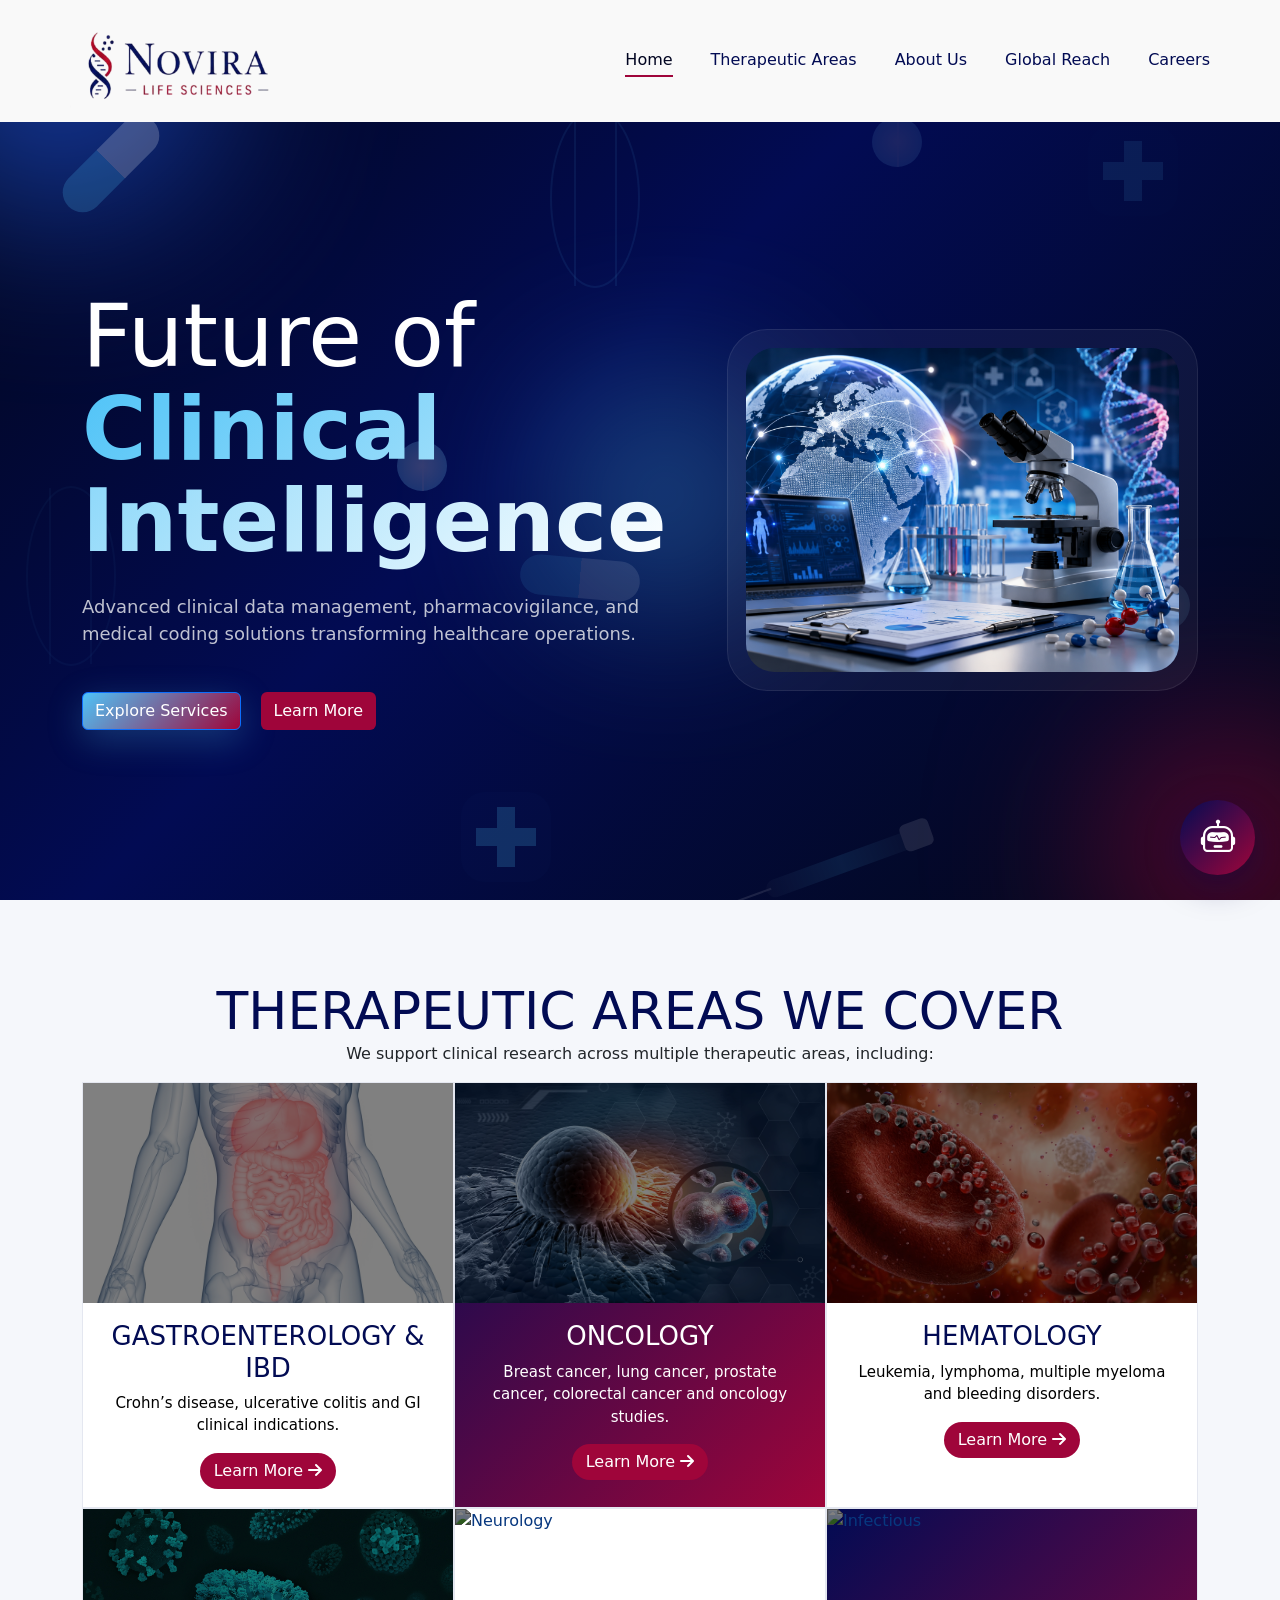
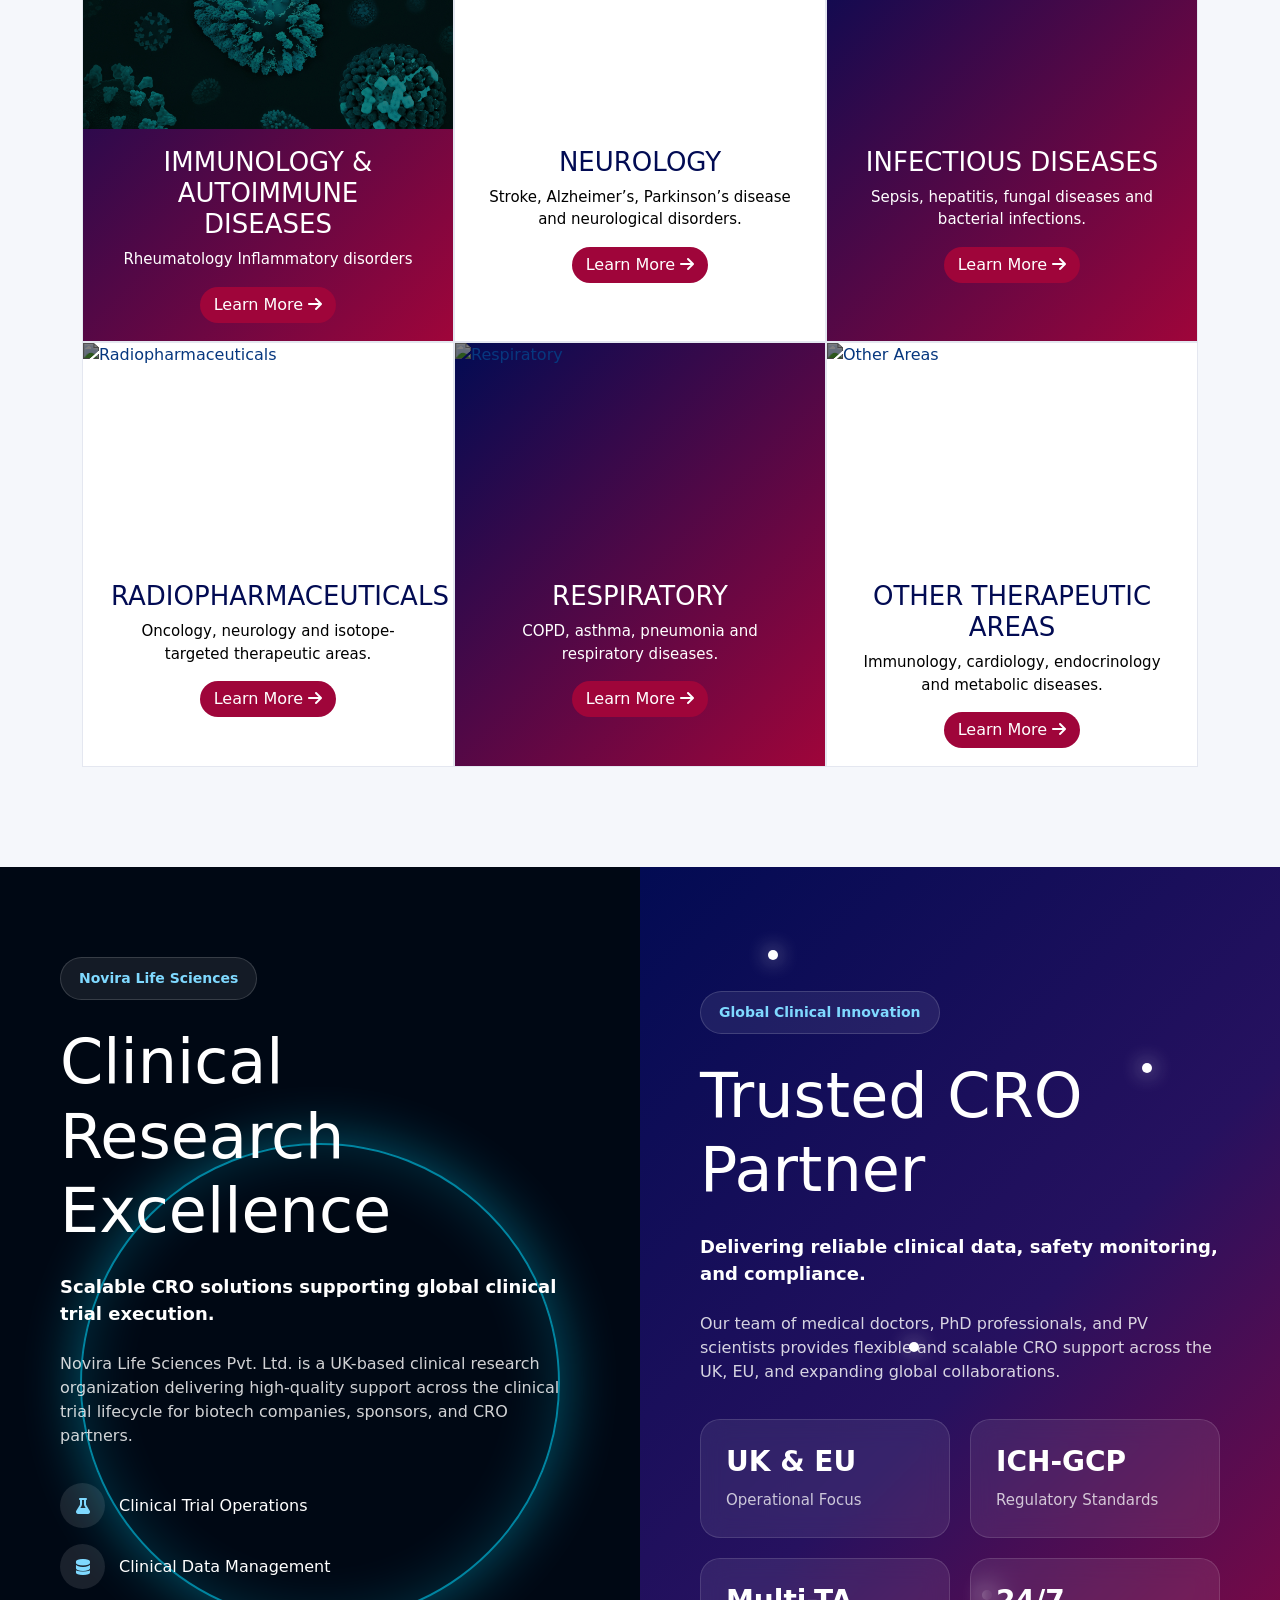
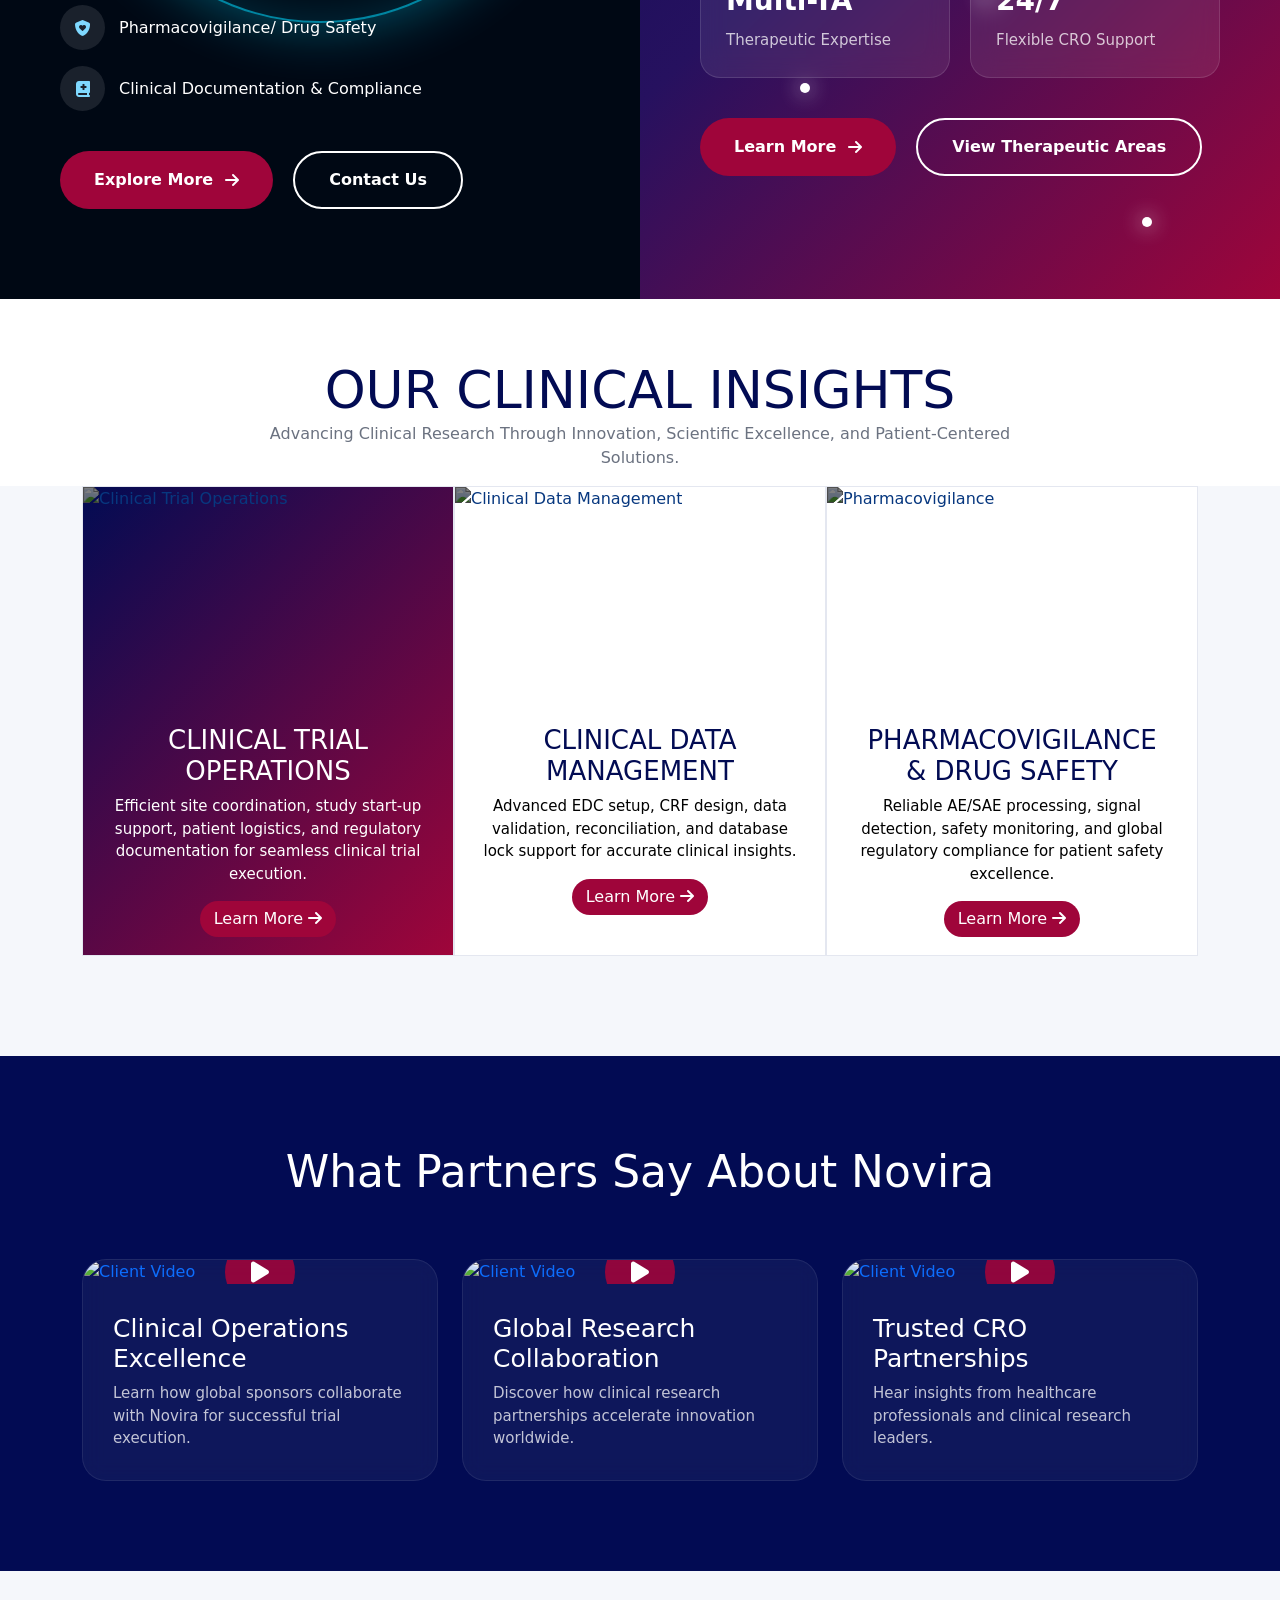
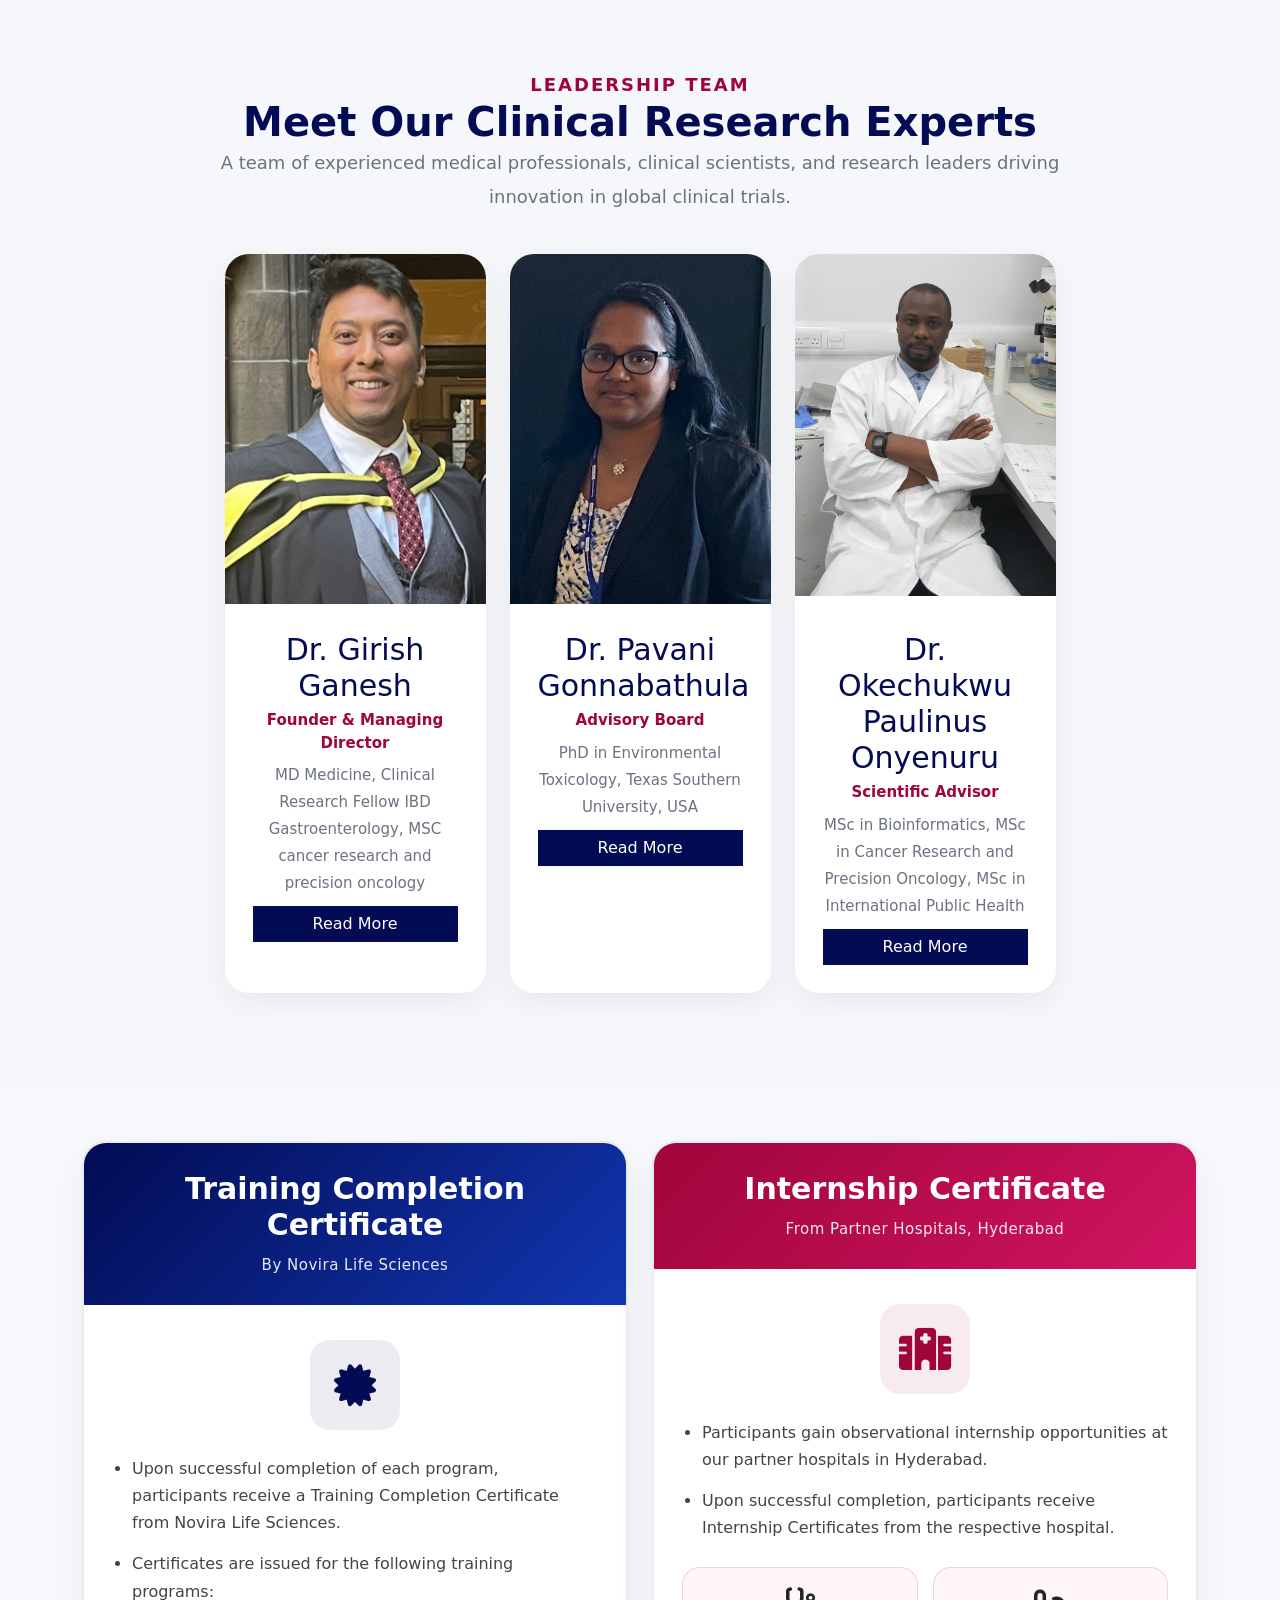
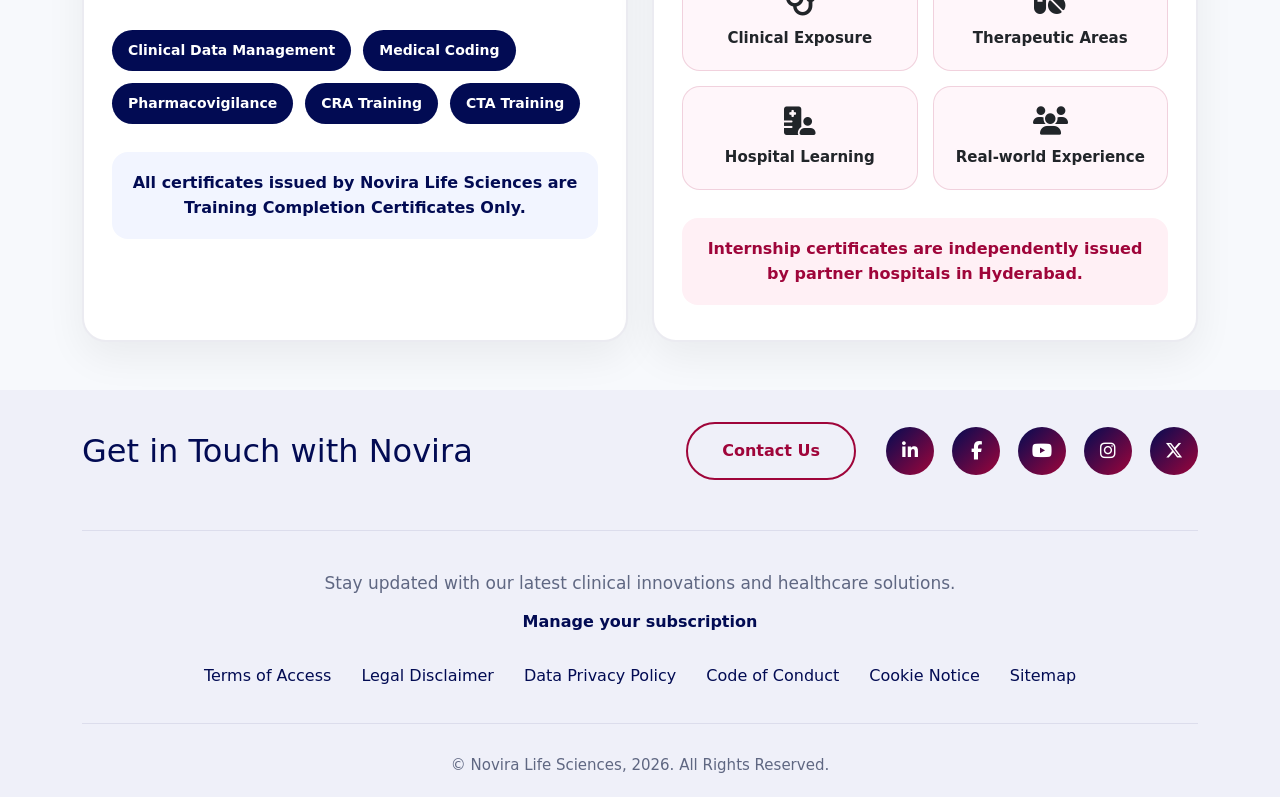
==== commit c3a88c15: "added new file" ====
--- a/index.html
+++ b/index.html
@@ -1163,7 +1163,7 @@
                     <div class="team-image">
 
                         <img src="./images/our-team/dr-pavani.jpeg"
-                             alt="Vice President">
+                             alt="Advisory Board">
 
                     </div>
 
@@ -1174,7 +1174,7 @@
                         </h3>
 
                         <span>
-                            Vice President – Operations
+                            Advisory Board
                         </span>
 
                         <p>
@@ -1182,6 +1182,42 @@
                         </p>
                         <div class="read-btn">
                             <a href="dr-pavani.html">Read More</a>
+                        </div>
+                    </div>
+
+                </div>
+
+            </div>
+
+             <!-- TEAM MEMBER 3 -->
+
+            <div class="col-xl-3 col-lg-3 col-md-6 col-sm-12">
+
+                <div class="team-card">
+
+                    <div class="team-image">
+
+                        <img src="./images/our-team/OKECHUKWU PAULINUS ONYENURU.png"
+                             alt="Scientific Advisor ">
+
+                    </div>
+
+                    <div class="team-content">
+
+                        <h3>
+                            Dr. Okechukwu Paulinus Onyenuru
+                        </h3>
+
+                        <span>
+                            Scientific Advisor
+                        </span>
+
+                        <p>
+                         MSc in Bioinformatics, MSc in Cancer Research and Precision Oncology, MSc in International Public Health
+
+                        </p>
+                        <div class="read-btn">
+                            <a href="dr-okechukwu.html">Read More</a>
                         </div>
                     </div>
 
--- a/css/main.css
+++ b/css/main.css
@@ -3025,7 +3025,7 @@
     margin-bottom: 0px;
     position: relative;
 }
-.banner .bread-crumb h6::before{
+/* .banner .bread-crumb h6::before{
     content: "";
     position: absolute;
     height: 1px;
@@ -3034,7 +3034,7 @@
     bottom: 22px;
     display: inline-block;
     right: 355px;
-}
+} */
 .banner .bread-crumb p {
     color: #fff;
     font-size: 18px;
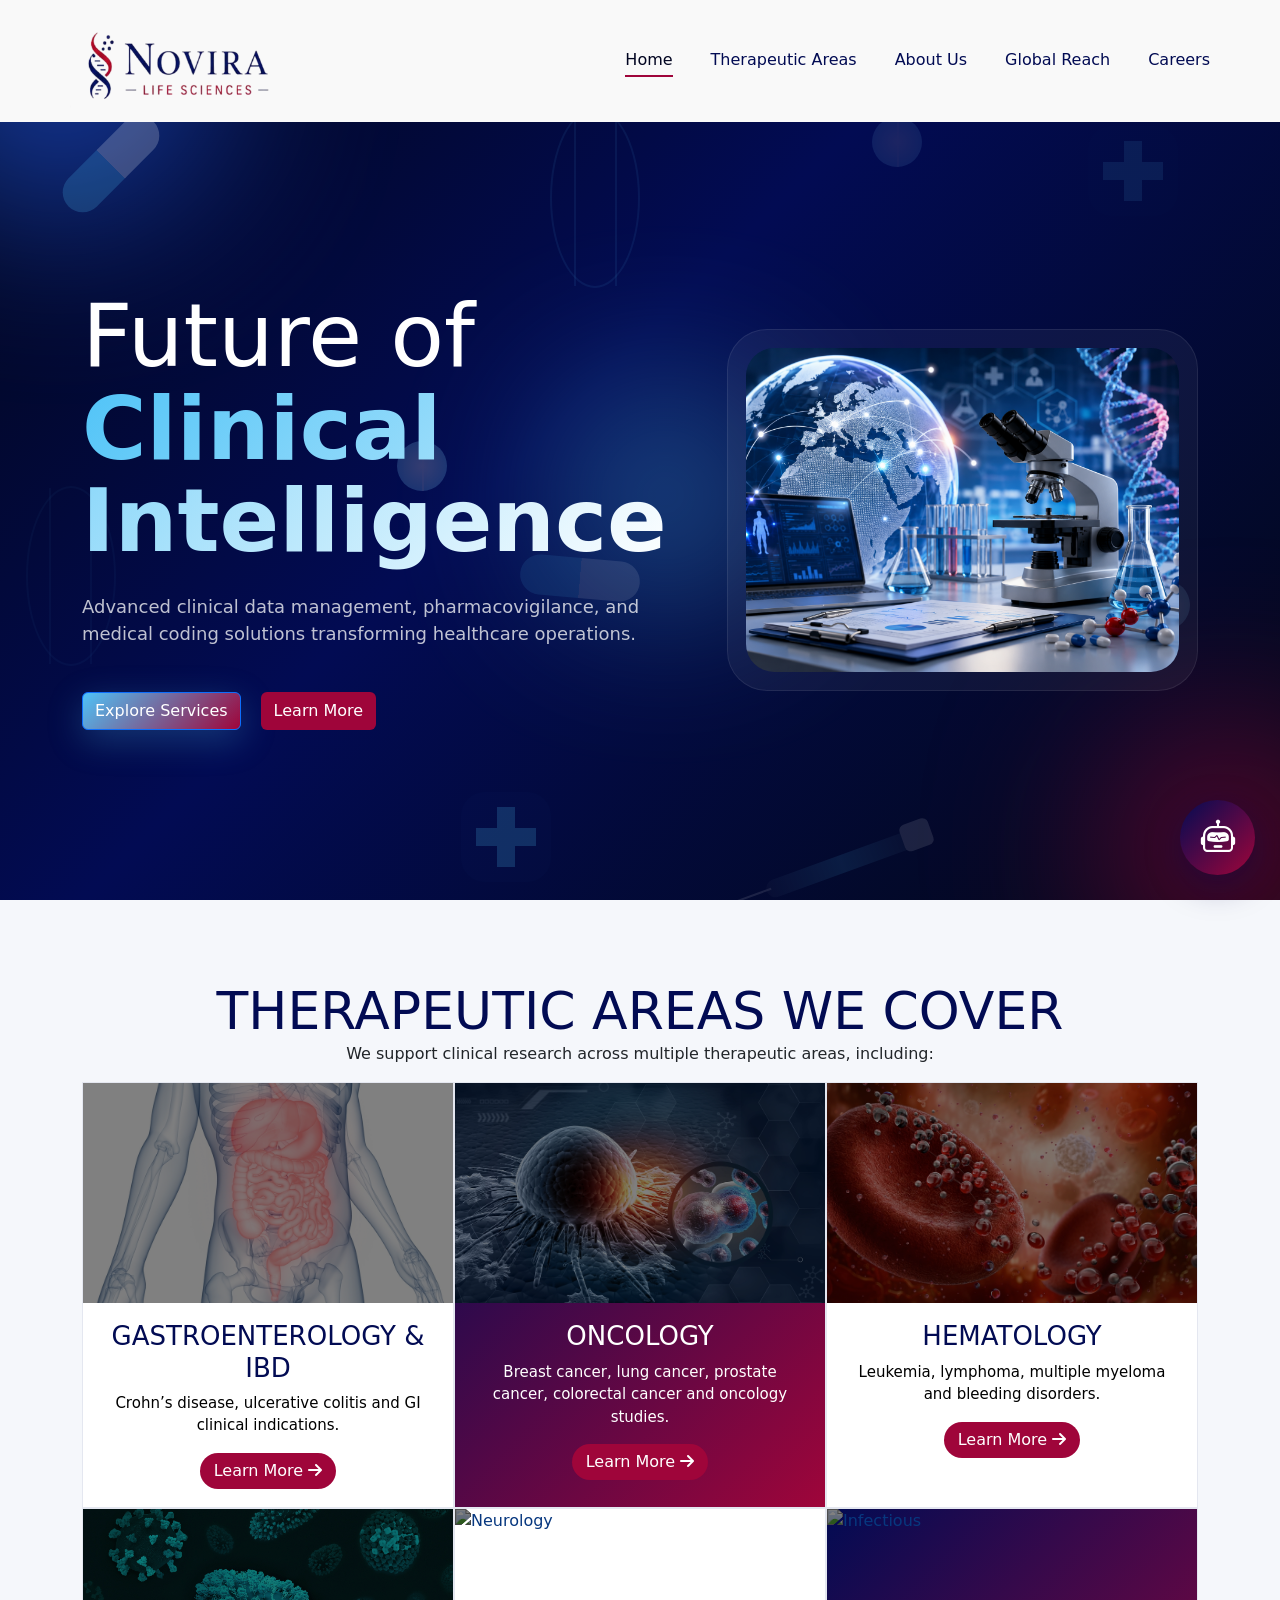
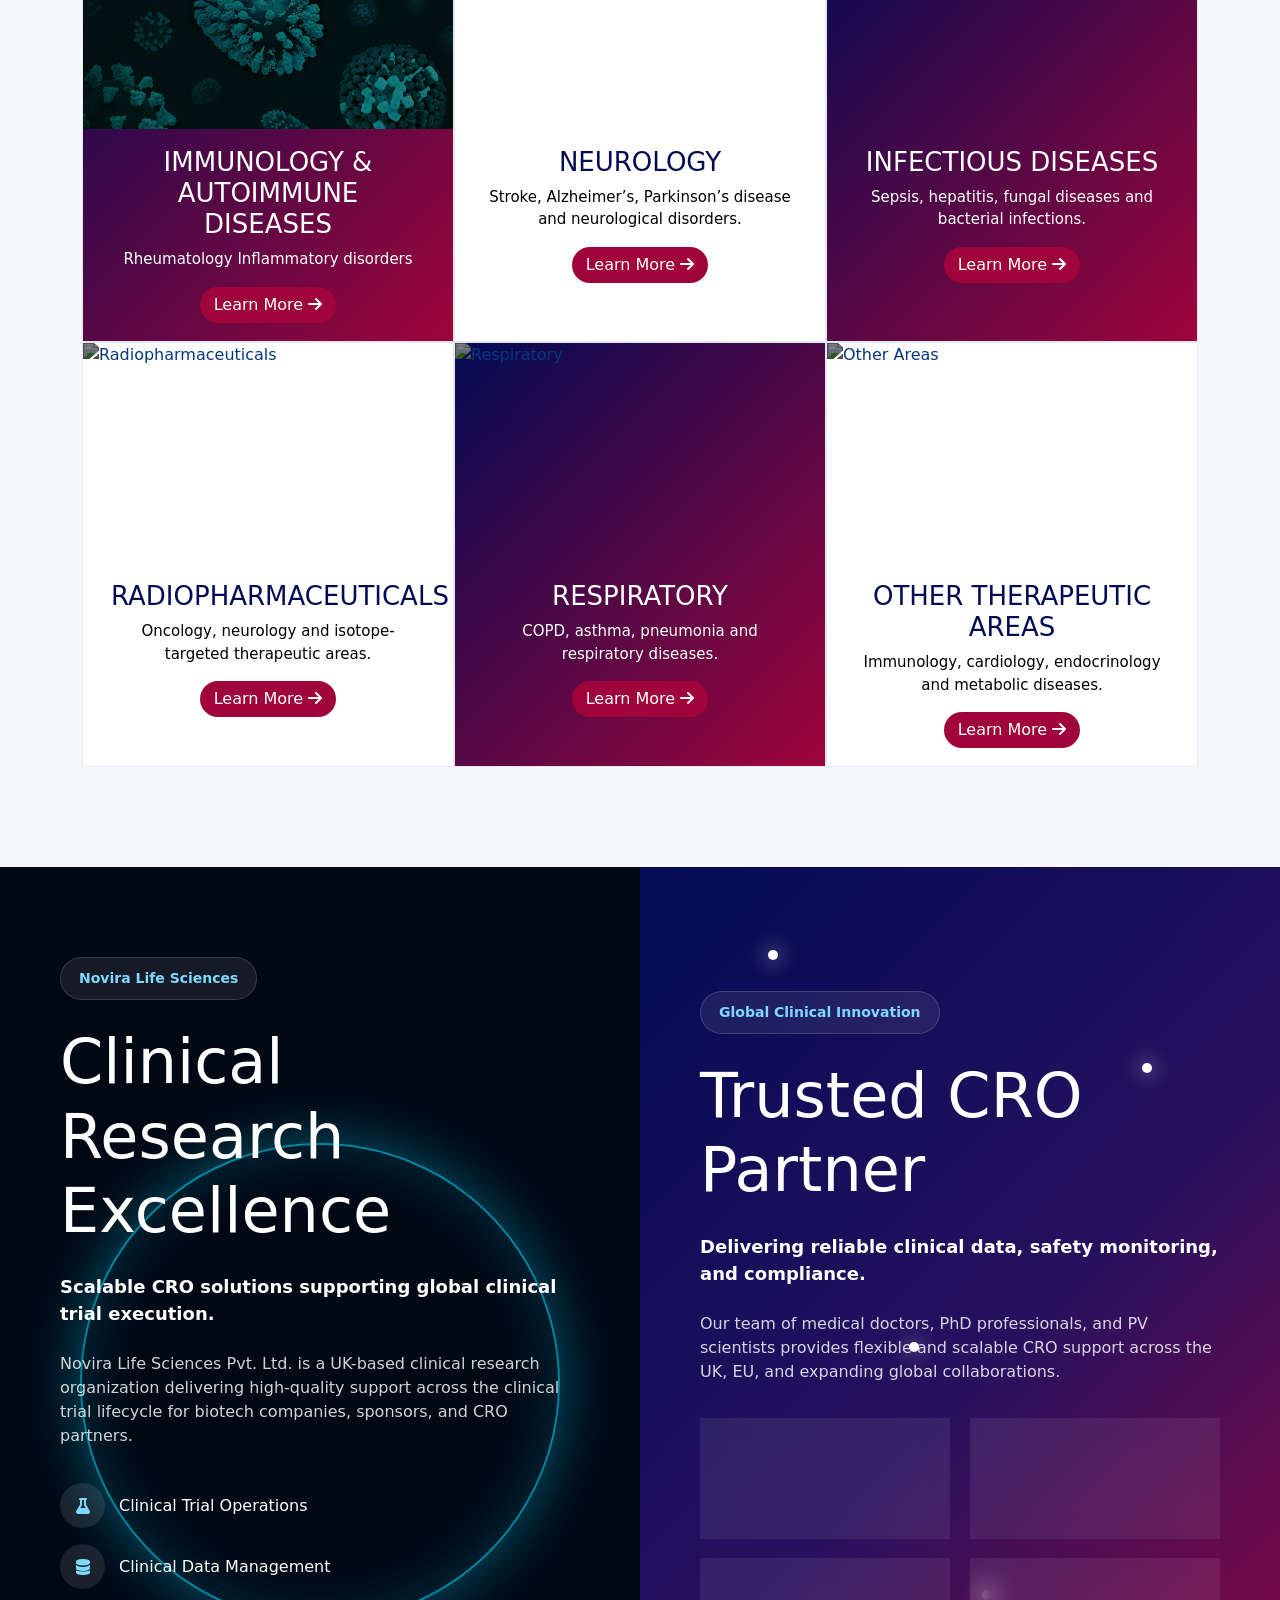
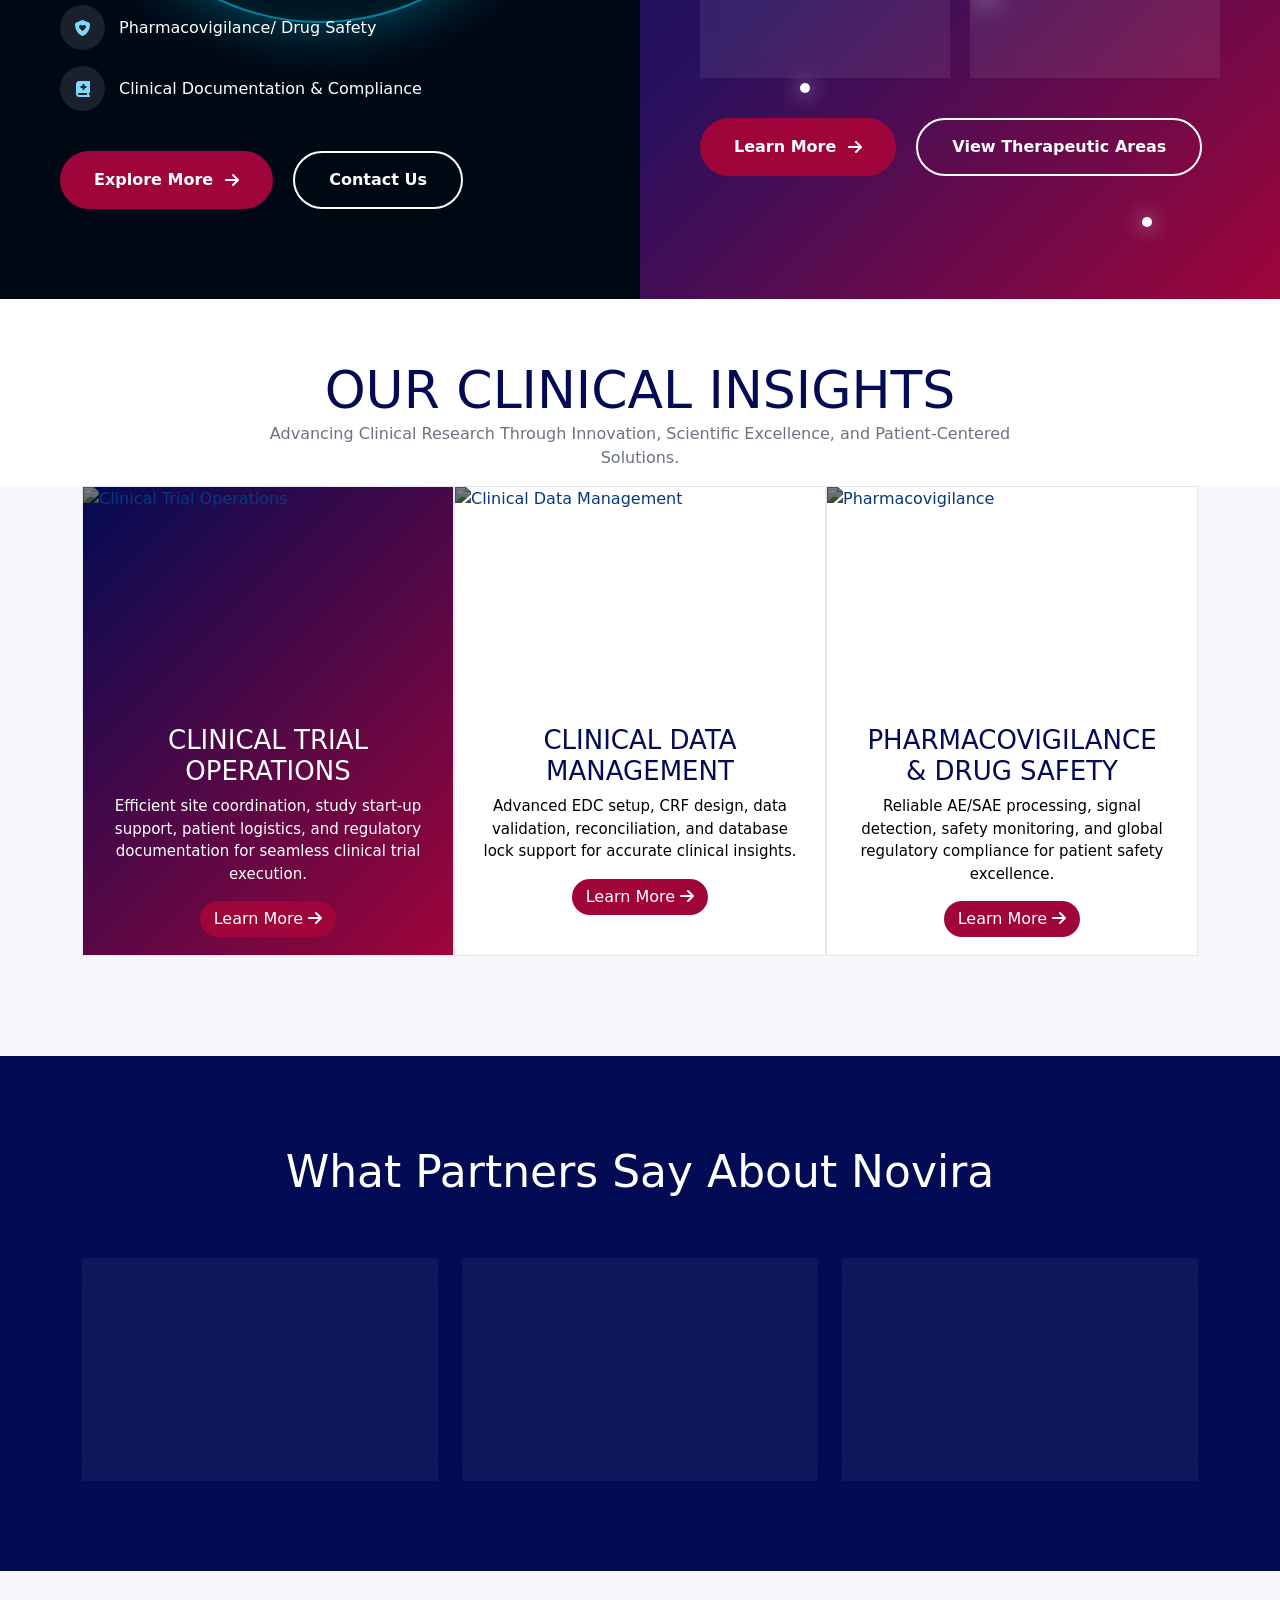
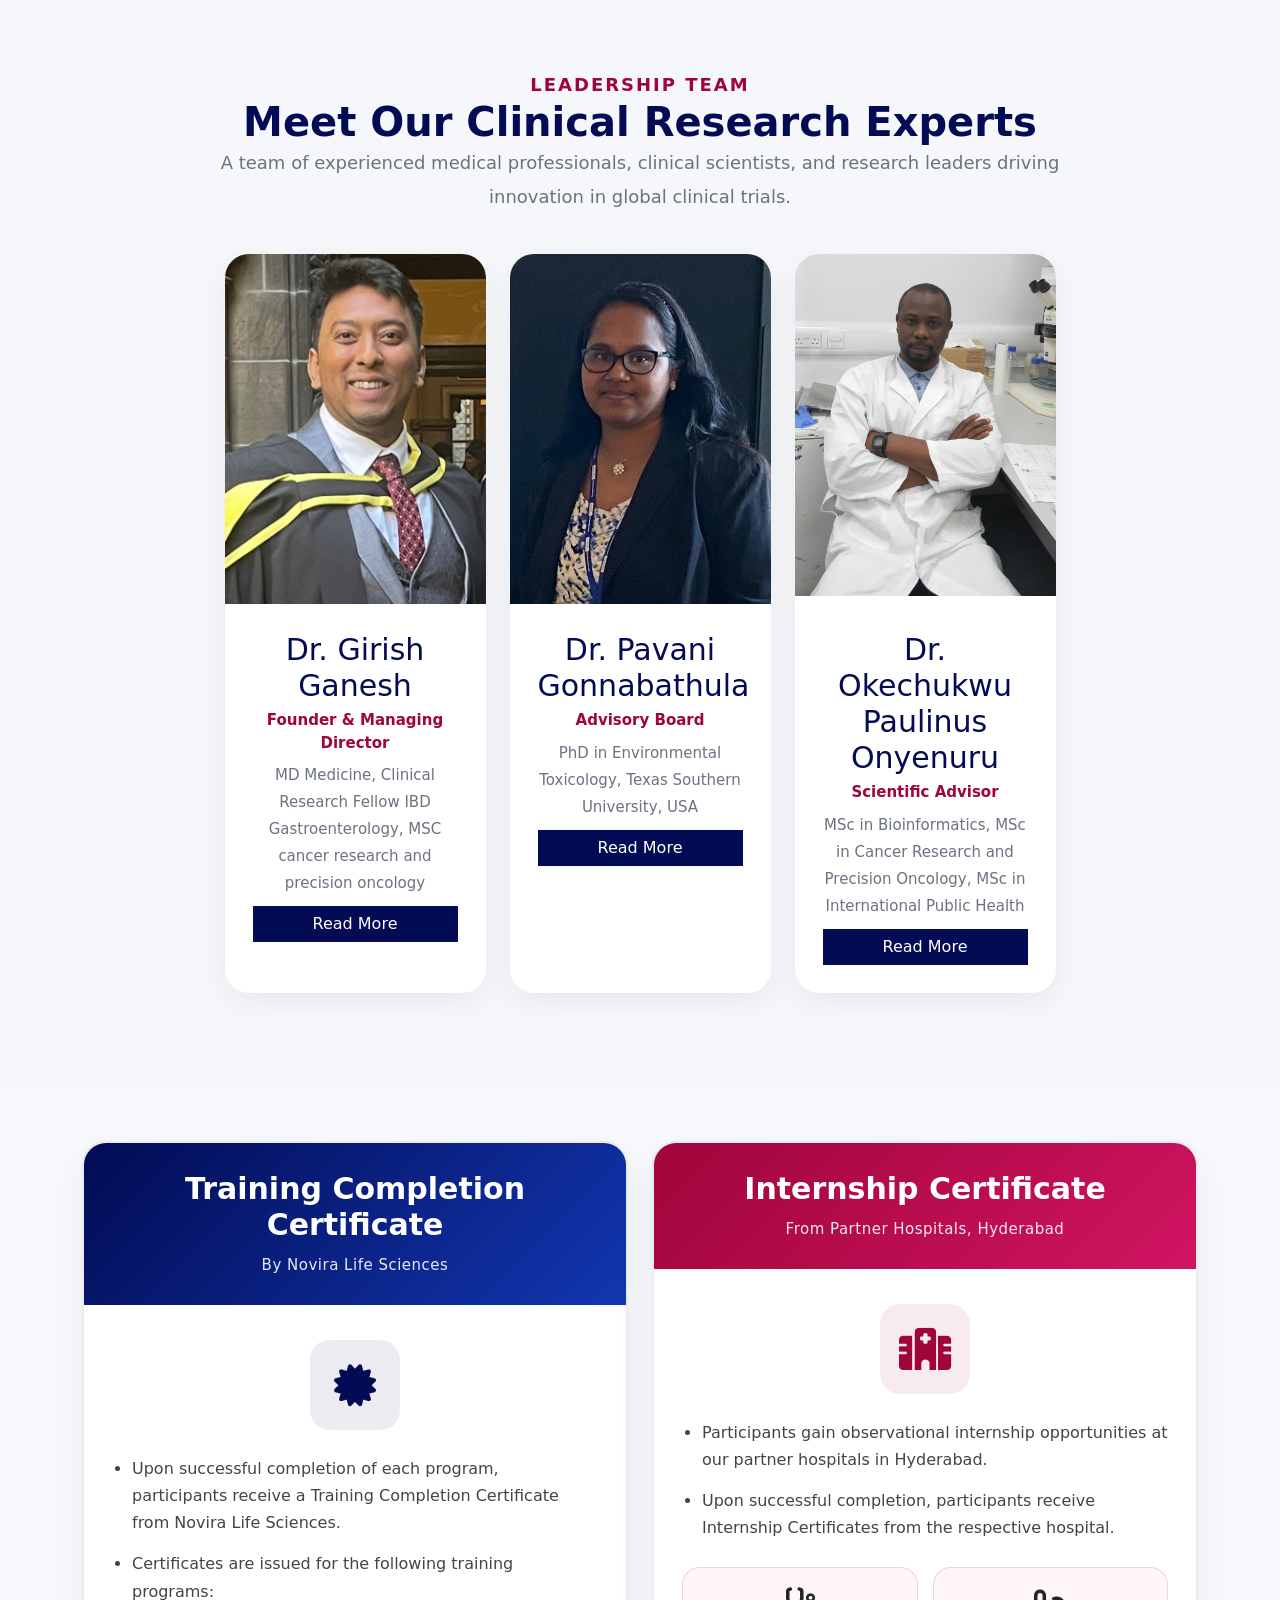
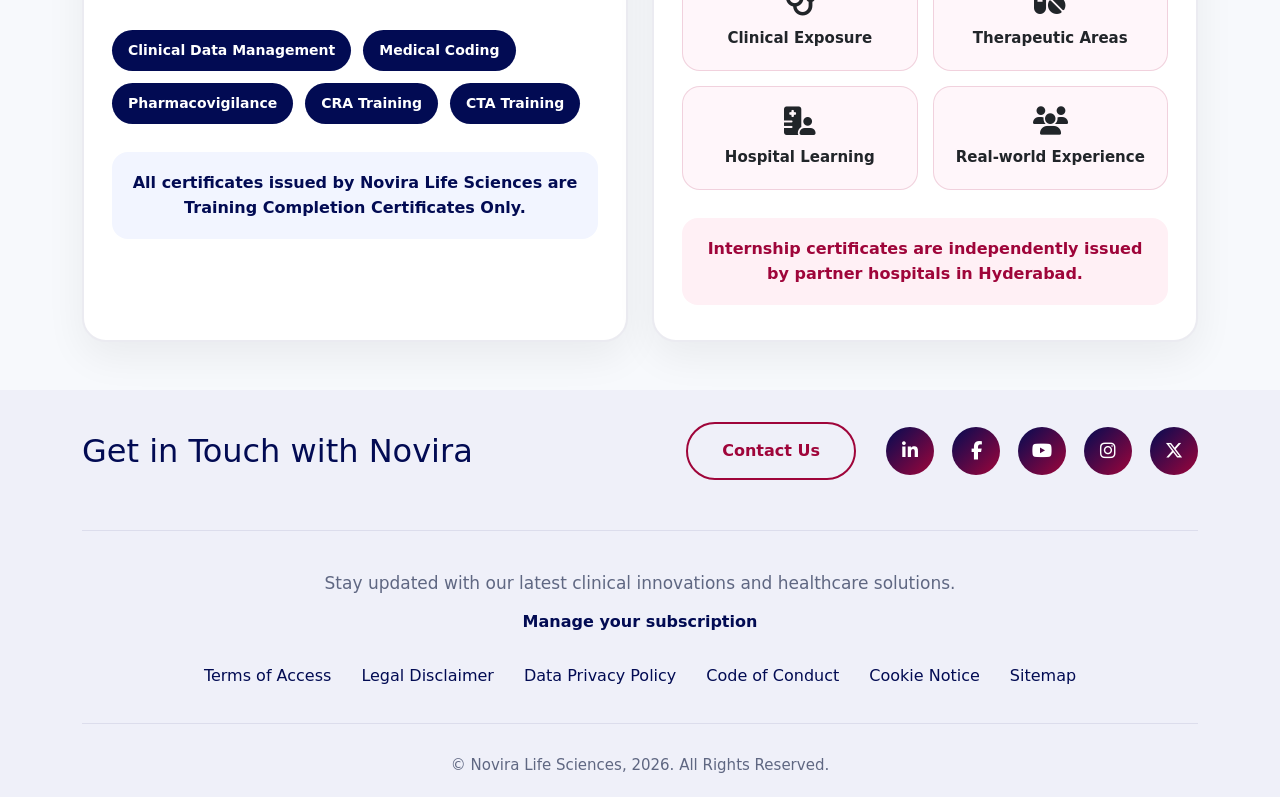
==== commit 0be0a749: "Update index.html" ====
--- a/index.html
+++ b/index.html
@@ -1706,4 +1706,4 @@
 </script>
 </body>
 
-</html>+</html>
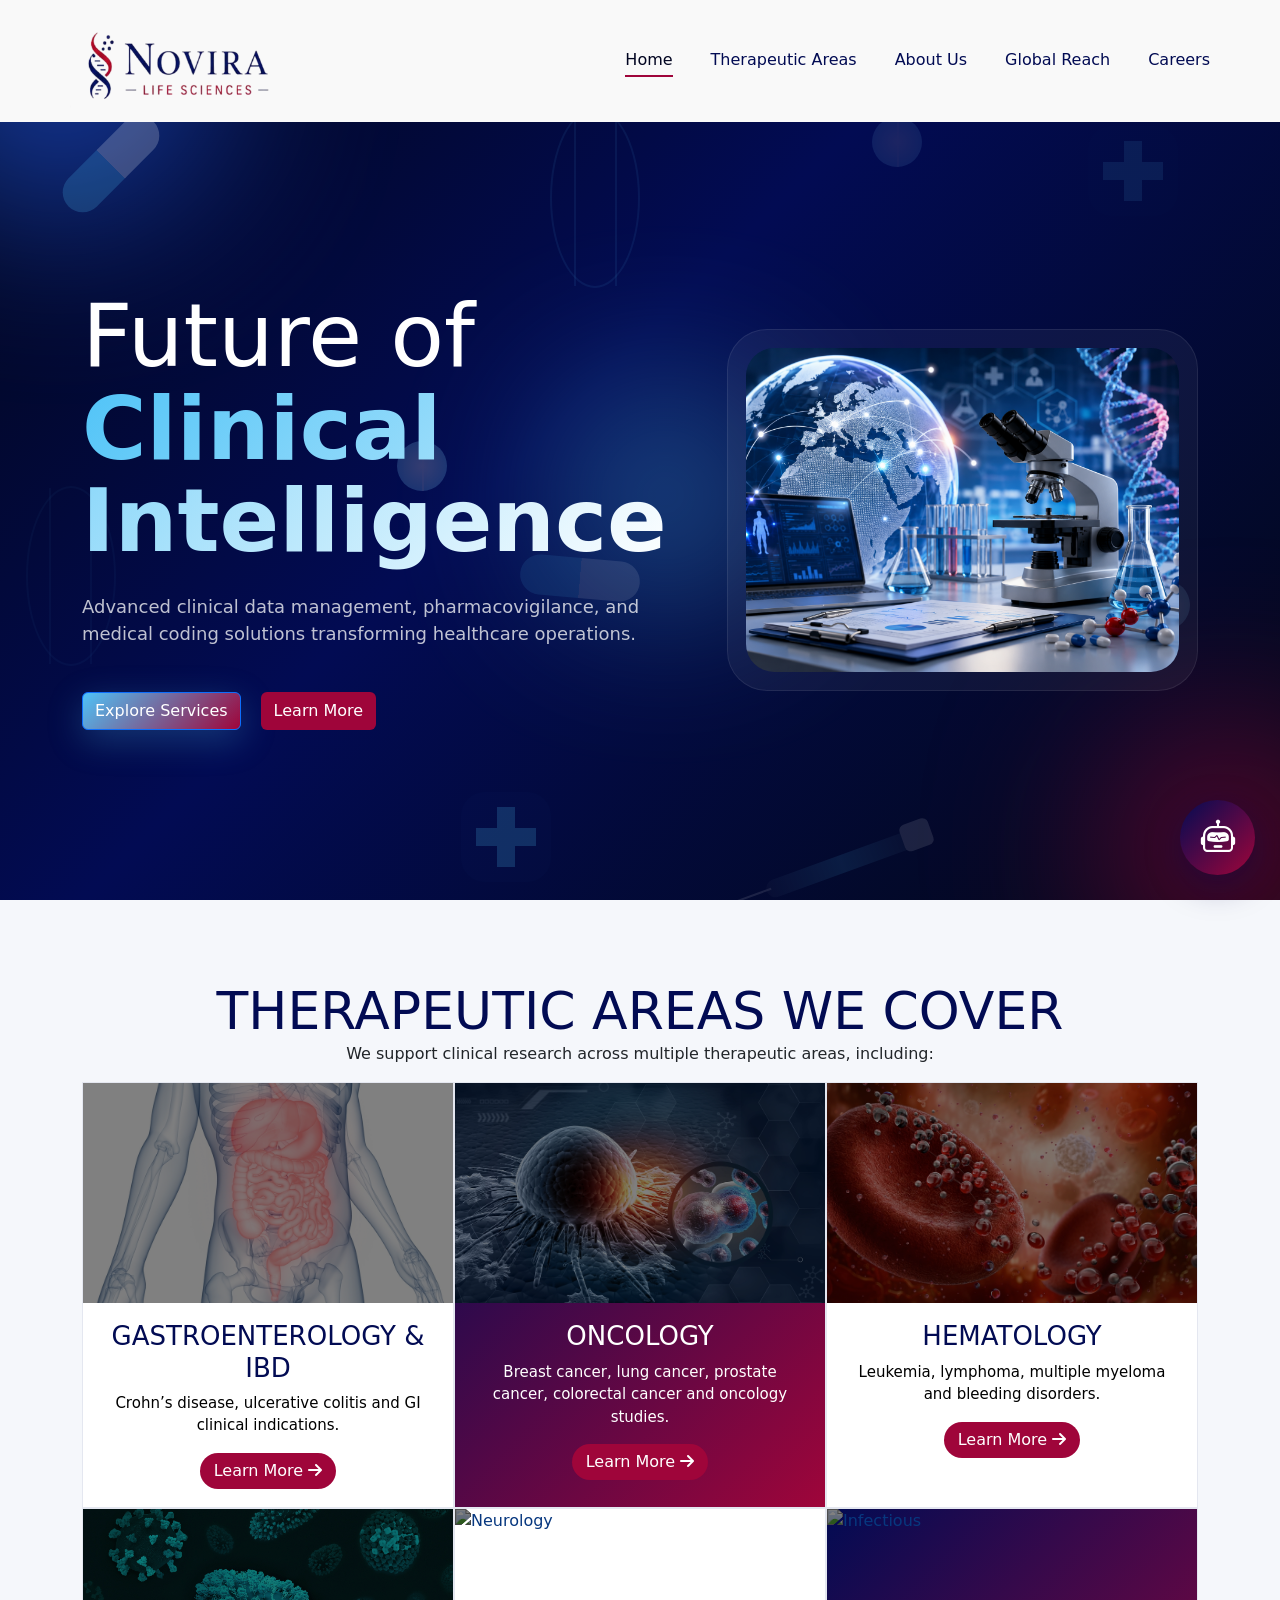
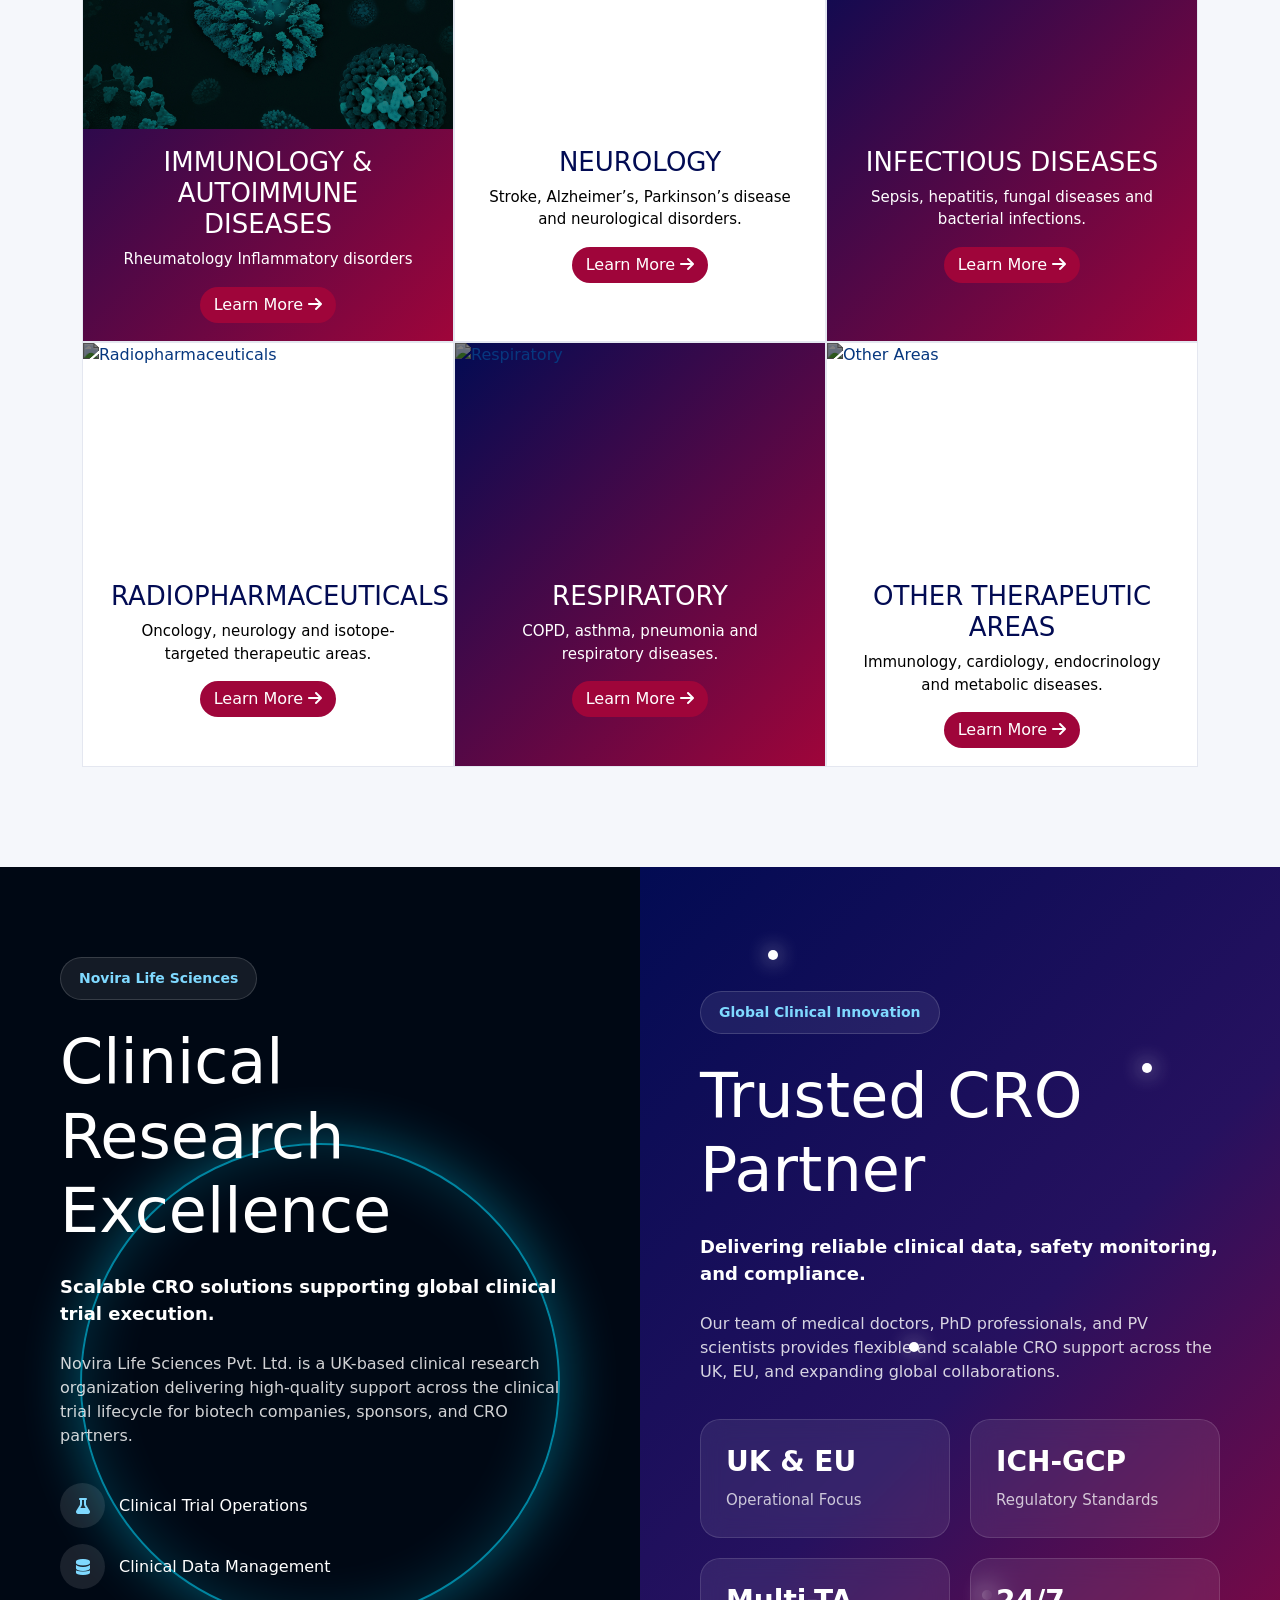
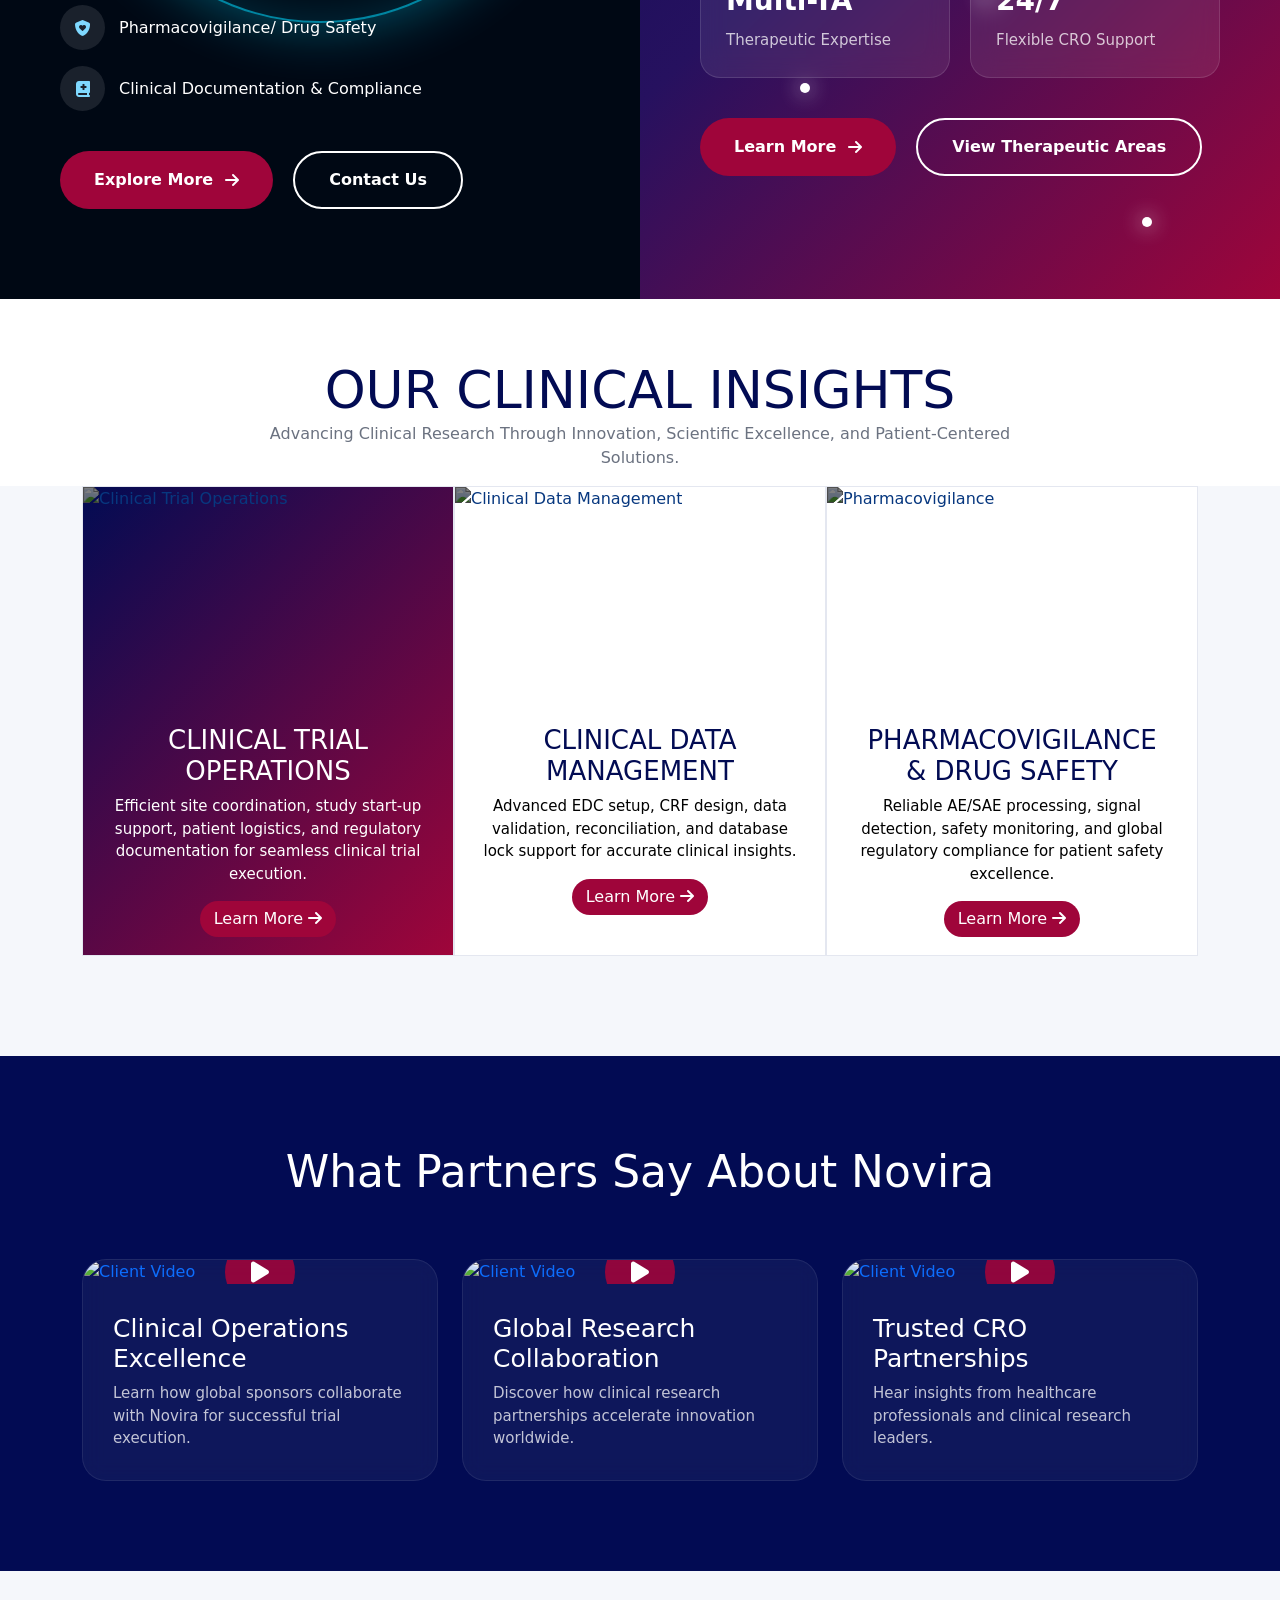
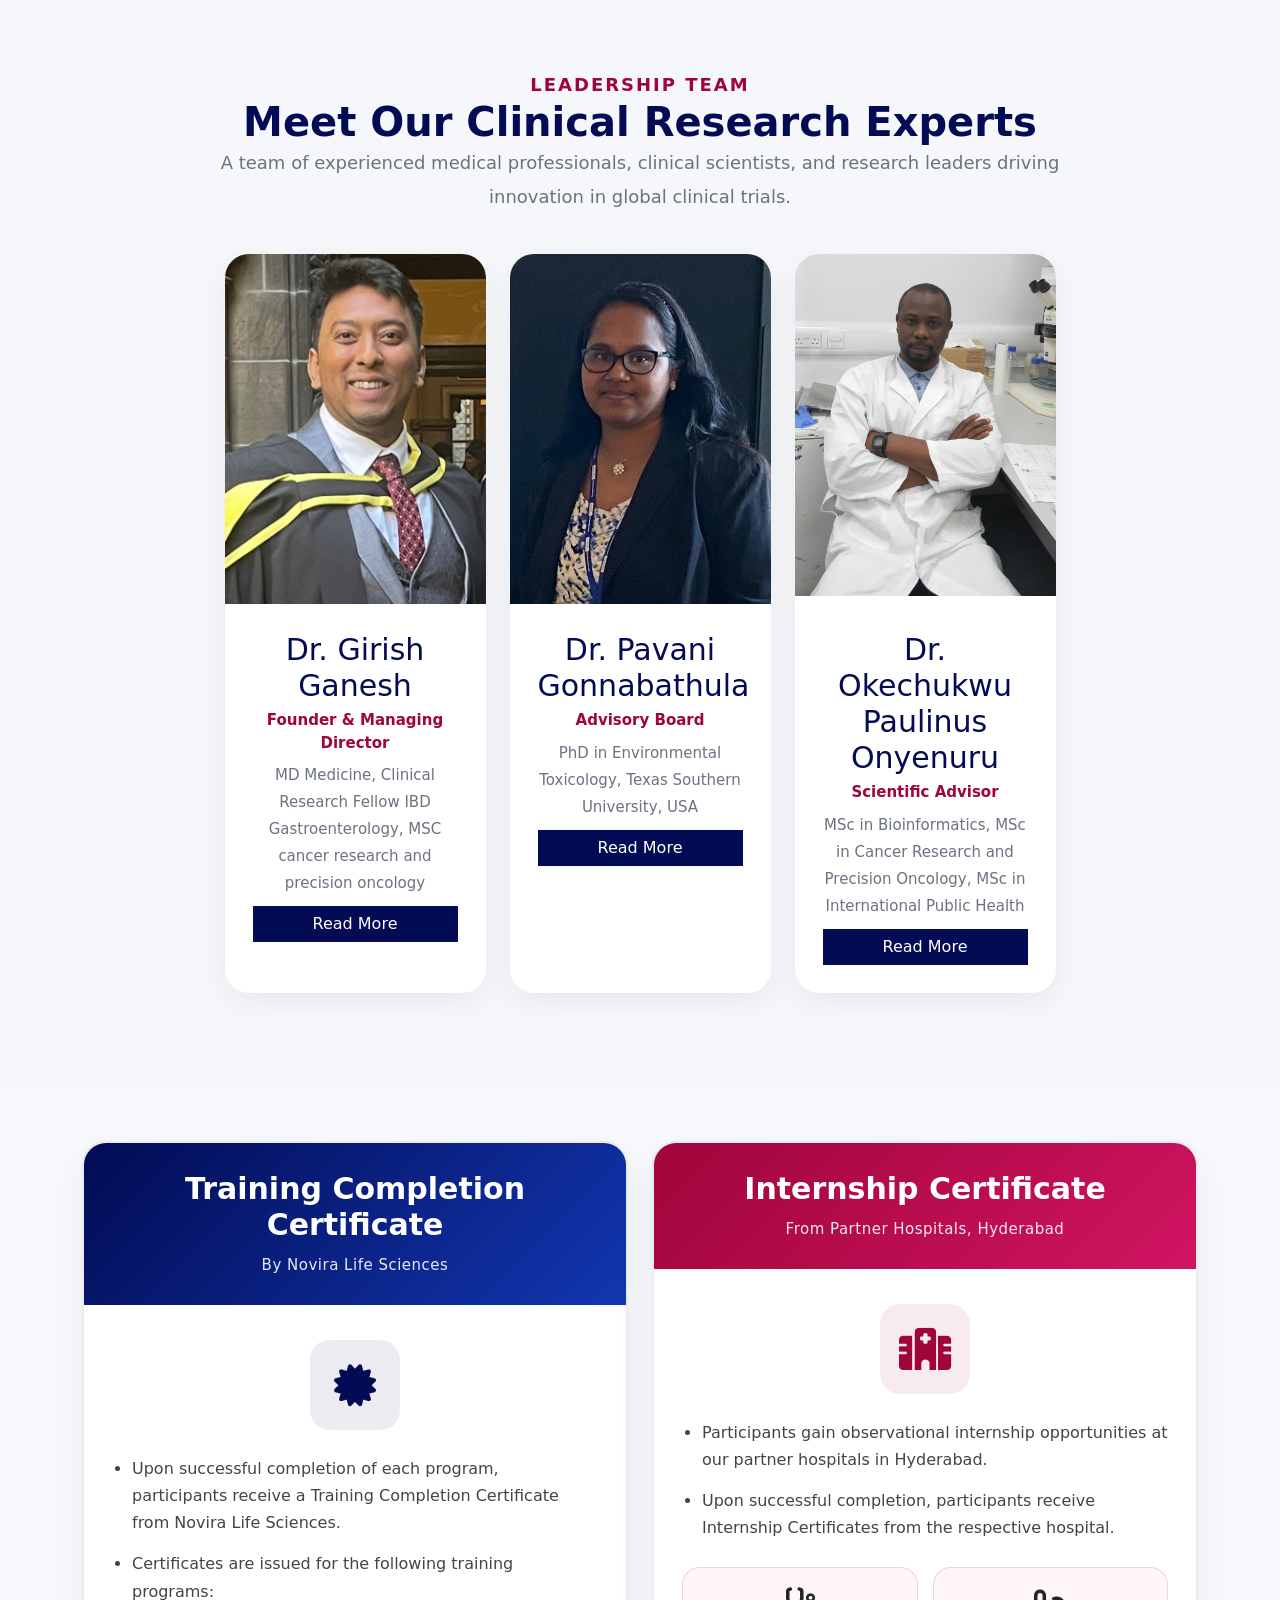
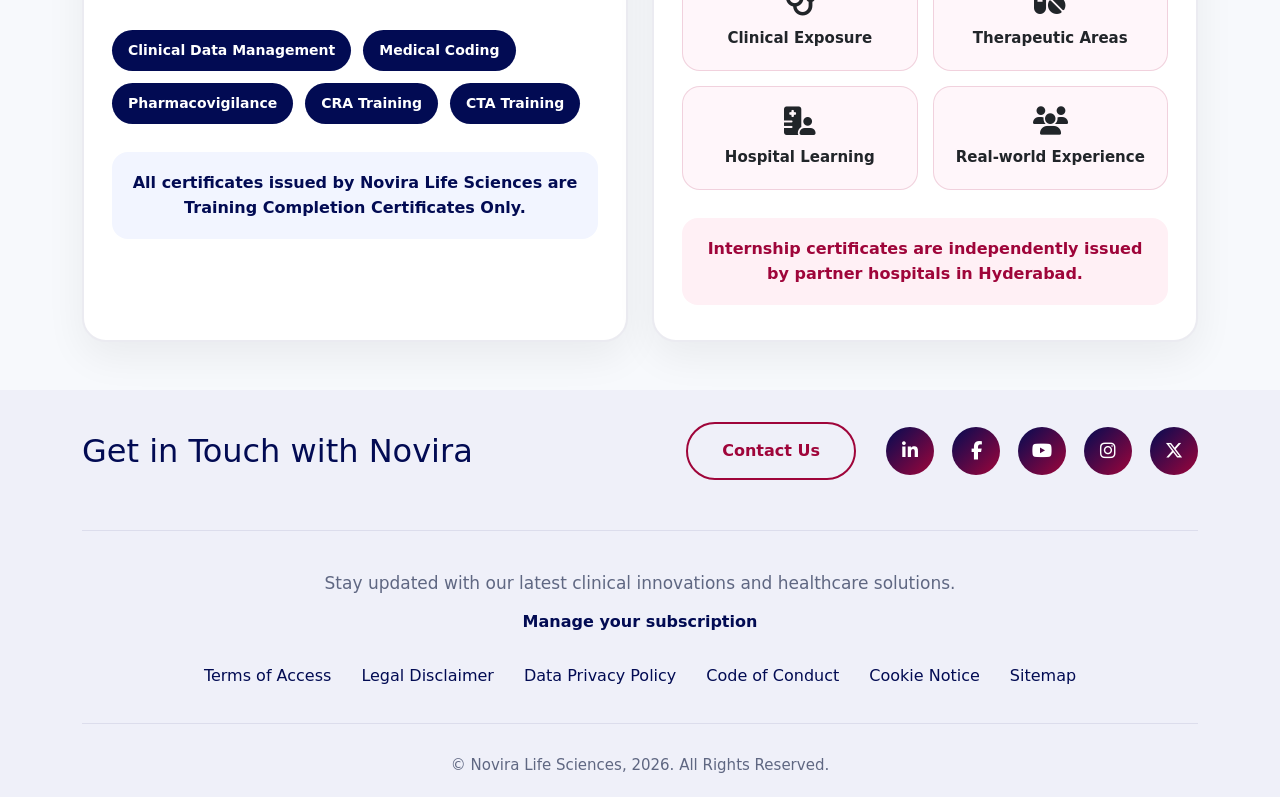
==== commit ea9c7d0c: "last change" ====
--- a/index.html
+++ b/index.html
@@ -582,6 +582,7 @@
                     <a href="#" class="outline-btn">
 
                         Contact Us
+
 
                     </a>
 
@@ -1565,7 +1566,7 @@
 
                     <!-- BUTTON -->
 
-                    <a href="contact.html" class="footer-btn">
+                    <a href="#" class="footer-btn">
                         Contact Us
                     </a>
 
@@ -1706,4 +1707,4 @@
 </script>
 </body>
 
-</html>
+</html>
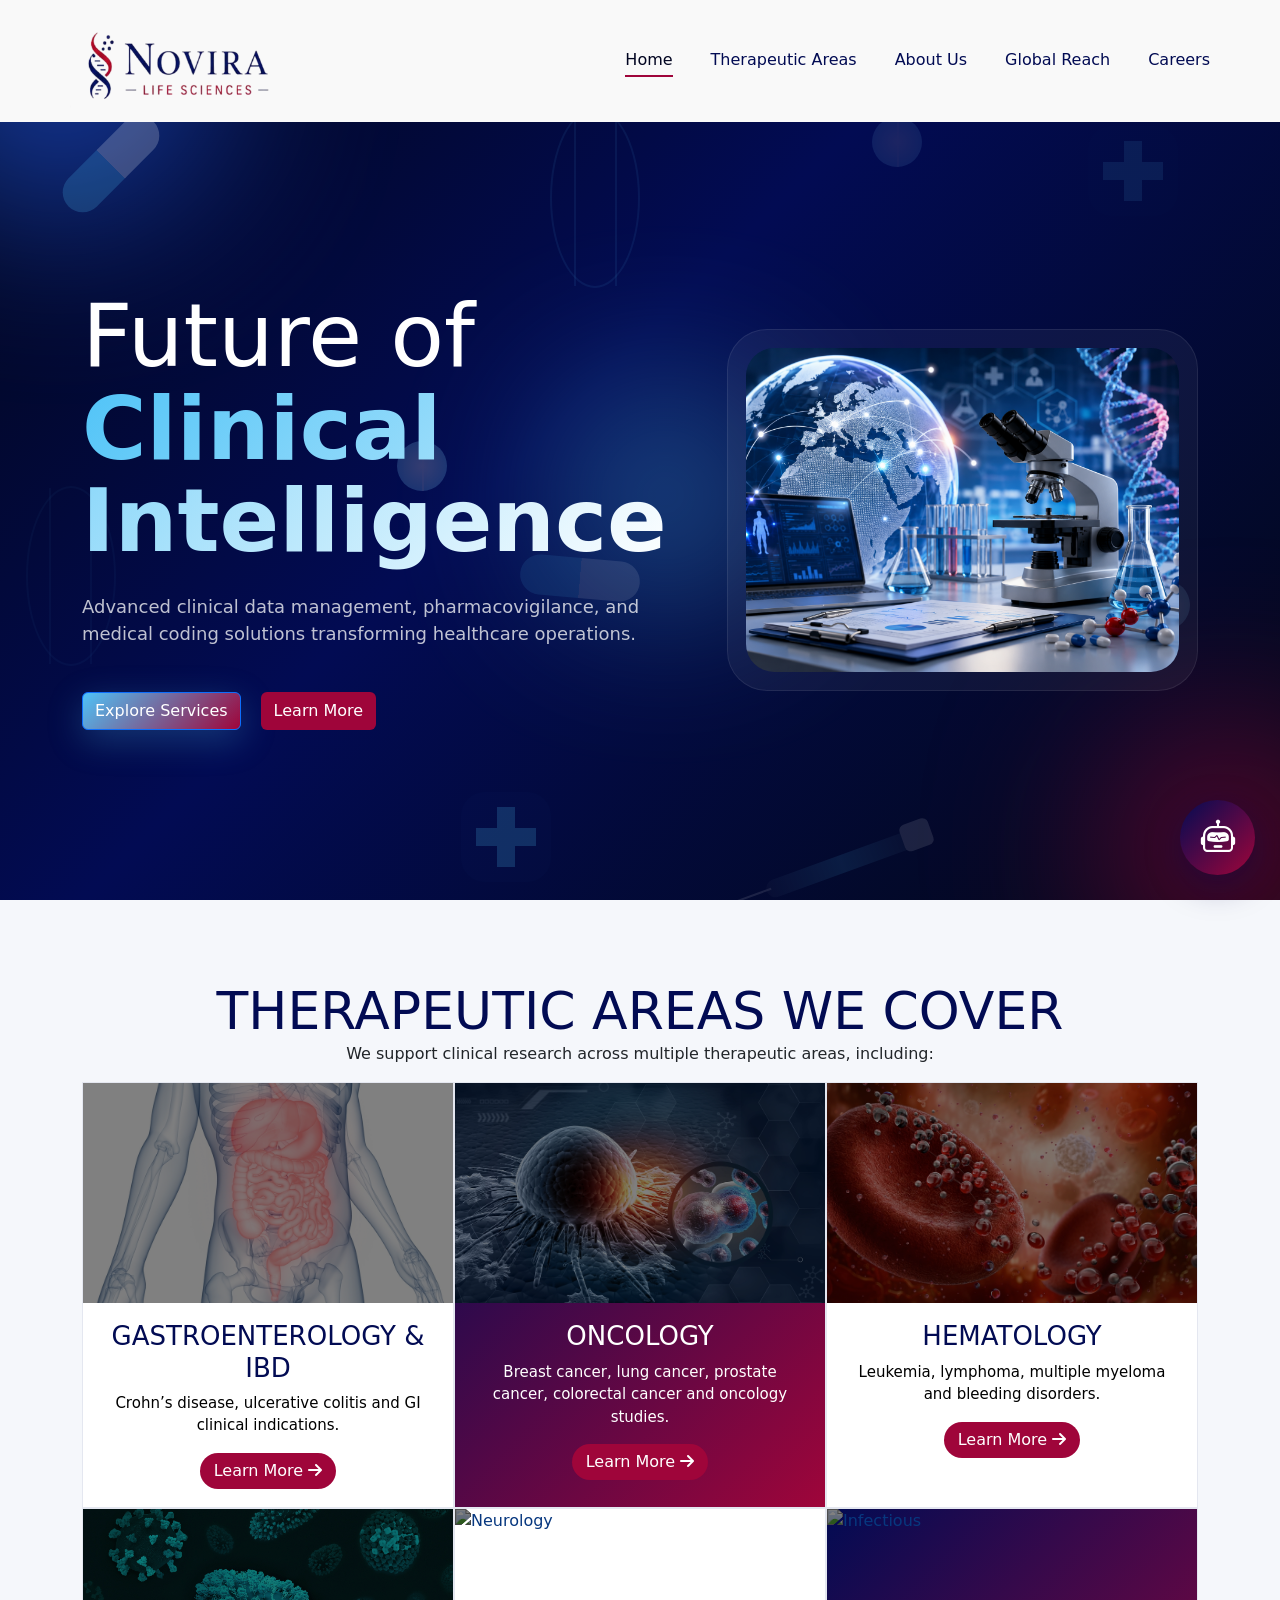
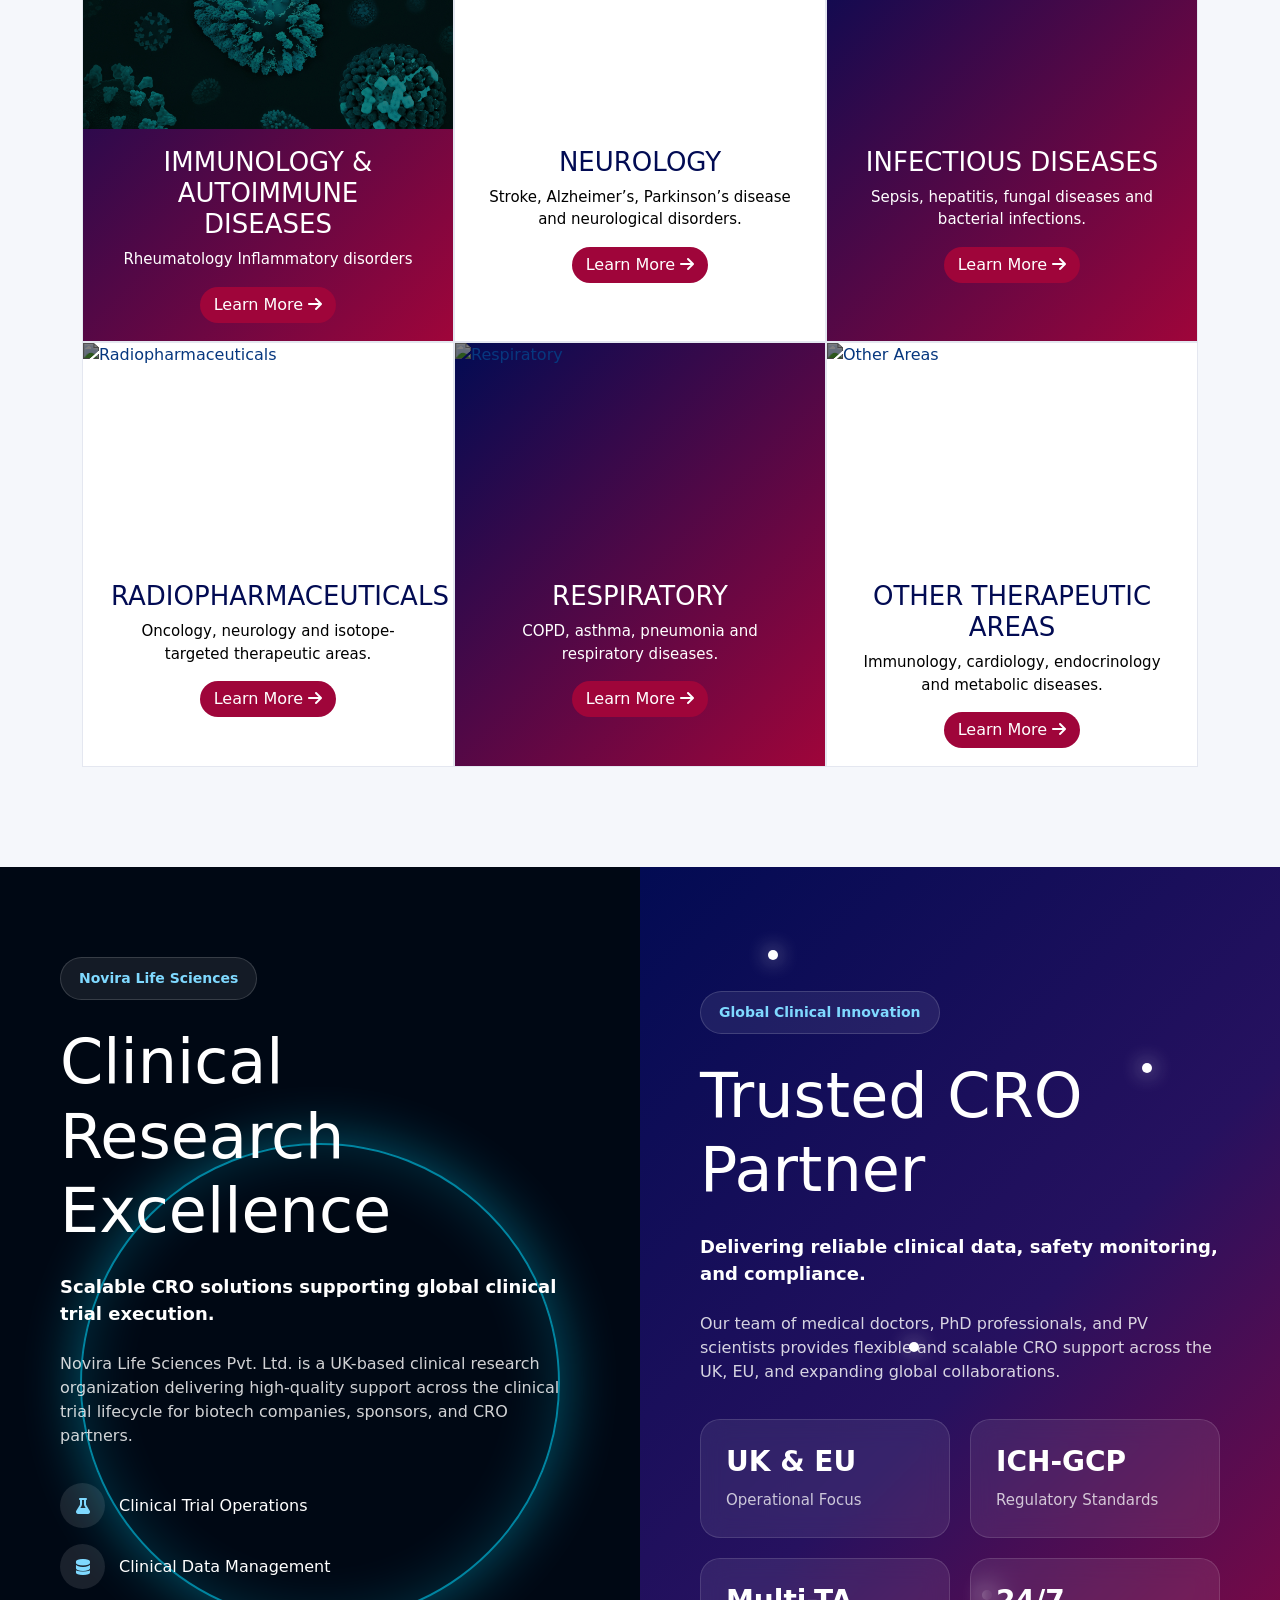
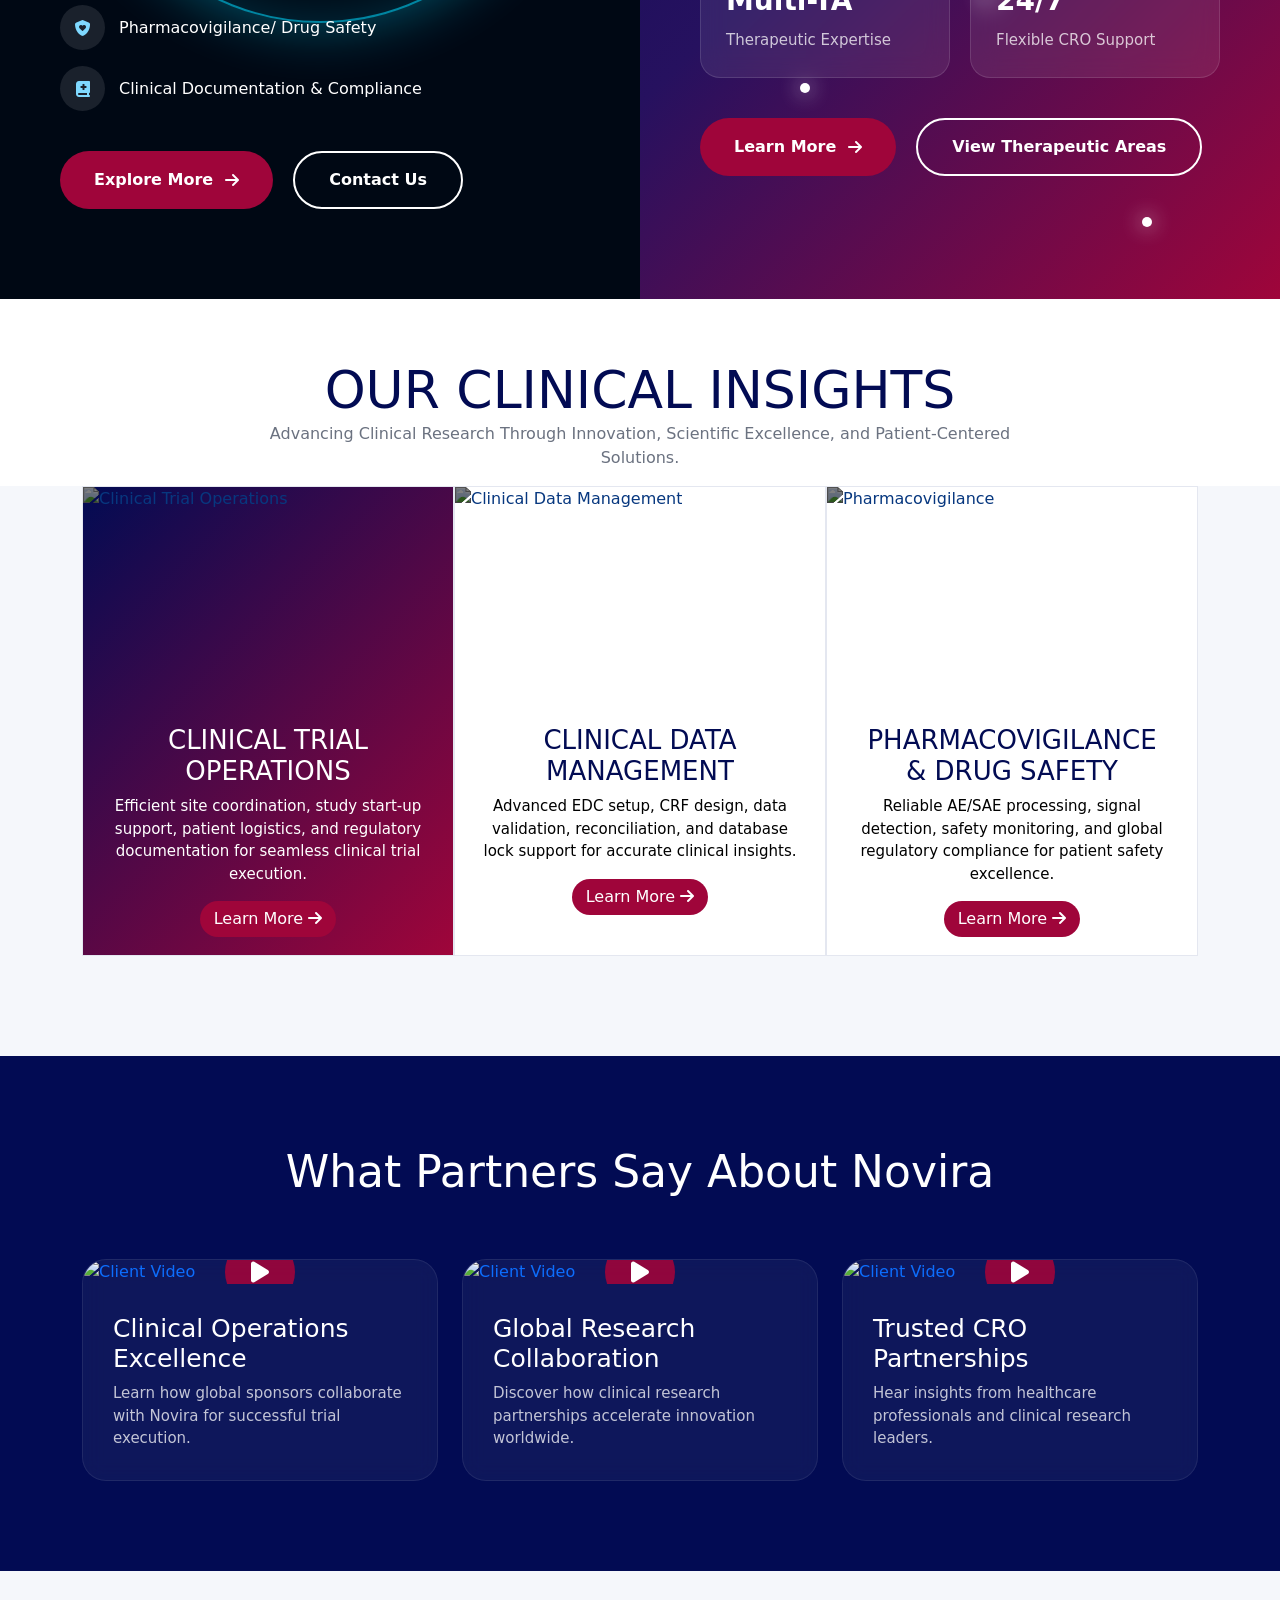
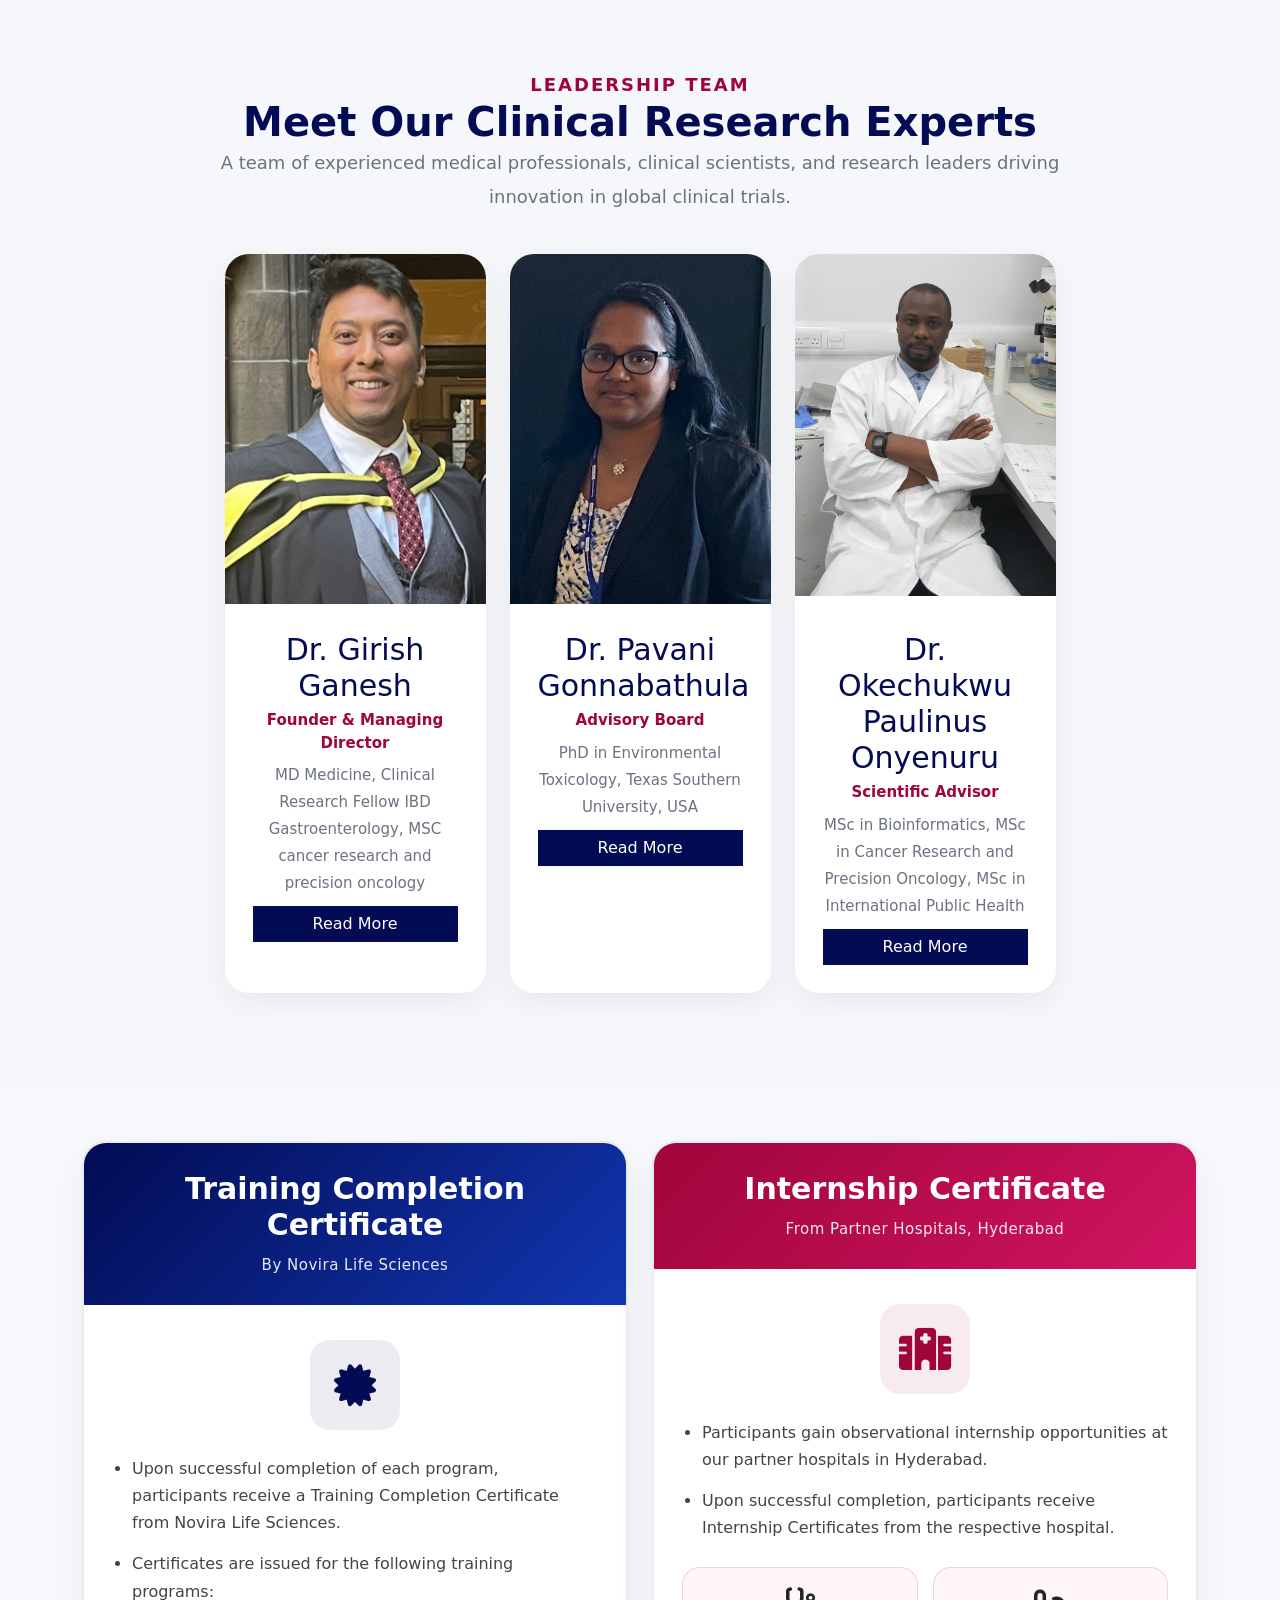
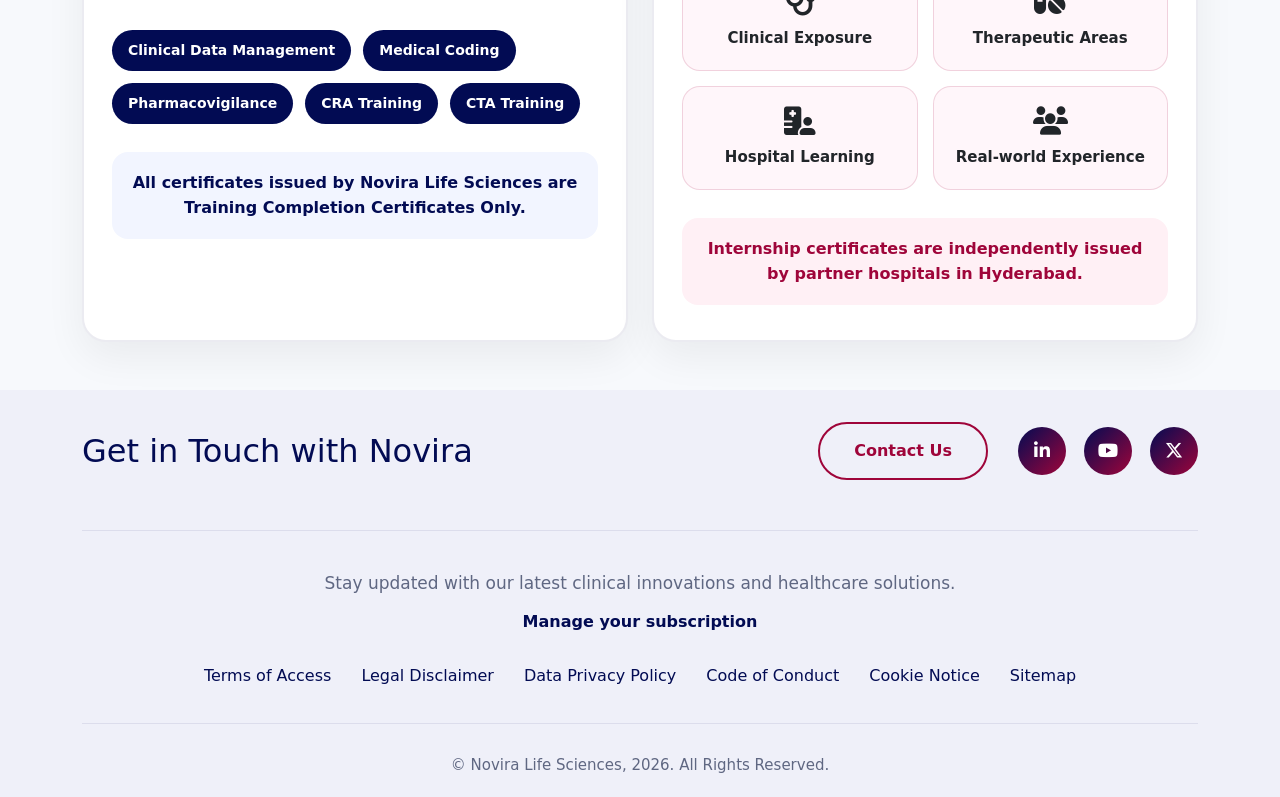
==== commit 5a74e545: "Add IDs to sections and update links in index.html" ====
--- a/index.html
+++ b/index.html
@@ -62,13 +62,13 @@
                     </li>
 
                     <li>
-                        <a href="#">
+                        <a href="#therapy-section">
                             Therapeutic Areas
                         </a>
                     </li>
 
                     <li>
-                        <a href="#">
+                        <a href="#about-us">
                             About Us
                         </a>
                     </li>
@@ -221,7 +221,7 @@
         THERAPEUTIC CARDS SECTION
 ========================================= -->
 
-    <section class="therapy-section">
+    <section class="therapy-section" id="therapy-section">
 
         <div class="container">
             <div class="our-areas text-center">
@@ -739,7 +739,7 @@
 
                 <!-- CARD 1 -->
 
-                <a href="clinical-trial-operations.html" class="therapy-card active-card">
+                <a href="#" class="therapy-card active-card">
 
                     <div class="therapy-image">
 
@@ -771,7 +771,7 @@
 
                 <!-- CARD 2 -->
 
-                <a href="clinical-data-management.html" class="therapy-card">
+                <a href="#" class="therapy-card">
 
                     <div class="therapy-image">
 
@@ -803,7 +803,7 @@
 
                 <!-- CARD 3 -->
 
-                <a href="pharmacovigilance.html" class="therapy-card">
+                <a href="#" class="therapy-card">
 
                     <div class="therapy-image">
 
@@ -1095,7 +1095,7 @@
         NOVIRA TEAM SECTION
 ========================================= -->
 
-<section class="novira-team-section">
+<section class="novira-team-section" id="about-us">
 
     <div class="container">
 
@@ -1574,23 +1574,23 @@
 
                     <div class="social-icons">
 
-                        <a href="#" aria-label="Linkedin" title="LinkedIn">
+                        <a href="https://www.linkedin.com/company/novira-life-sciences-pvt-limited" aria-label="Linkedin" title="LinkedIn" target="_blank">
                             <i class="fab fa-linkedin-in"></i>
                         </a>
 
-                        <a href="#" aria-label="Facebook" title="Facebook">
+                        <!-- <a href="#" aria-label="Facebook" title="Facebook">
                             <i class="fab fa-facebook-f"></i>
-                        </a>
-
-                        <a href="#" aria-label="Youtube" title="Youtube">
+                        </a> -->
+
+                        <a href="https://www.youtube.com/@girishganesh3761" aria-label="Youtube" title="Youtube" target="_blank">
                             <i class="fab fa-youtube"></i>
                         </a>
 
-                        <a href="#" aria-label="Instagram" title="Instagram">
+                        <!-- <a href="#" aria-label="Instagram" title="Instagram">
                             <i class="fab fa-instagram"></i>
-                        </a>
-
-                        <a href="#" aria-label="Twitter" title="Twitter">
+                        </a> -->
+
+                        <a href="https://x.com/novirasciences" aria-label="Twitter" title="Twitter" target="_blank">
                             <i class="fab fa-x-twitter"></i>
                         </a>
 
@@ -1608,7 +1608,7 @@
                     Stay updated with our latest clinical innovations and healthcare solutions.
                 </p>
 
-                <a href="subscription.html">
+                <a href="#">
                     Manage your subscription
                 </a>
 
@@ -1618,27 +1618,27 @@
 
             <div class="footer-links">
 
-                <a href="terms.html">
+                <a href="#">
                     Terms of Access
                 </a>
 
-                <a href="legal.html">
+                <a href="#">
                     Legal Disclaimer
                 </a>
 
-                <a href="privacy.html">
+                <a href="#">
                     Data Privacy Policy
                 </a>
 
-                <a href="conduct.html">
+                <a href="#">
                     Code of Conduct
                 </a>
 
-                <a href="cookies.html">
+                <a href="#">
                     Cookie Notice
                 </a>
 
-                <a href="sitemap.html">
+                <a href="#">
                     Sitemap
                 </a>
 
@@ -1707,4 +1707,4 @@
 </script>
 </body>
 
-</html>+</html>
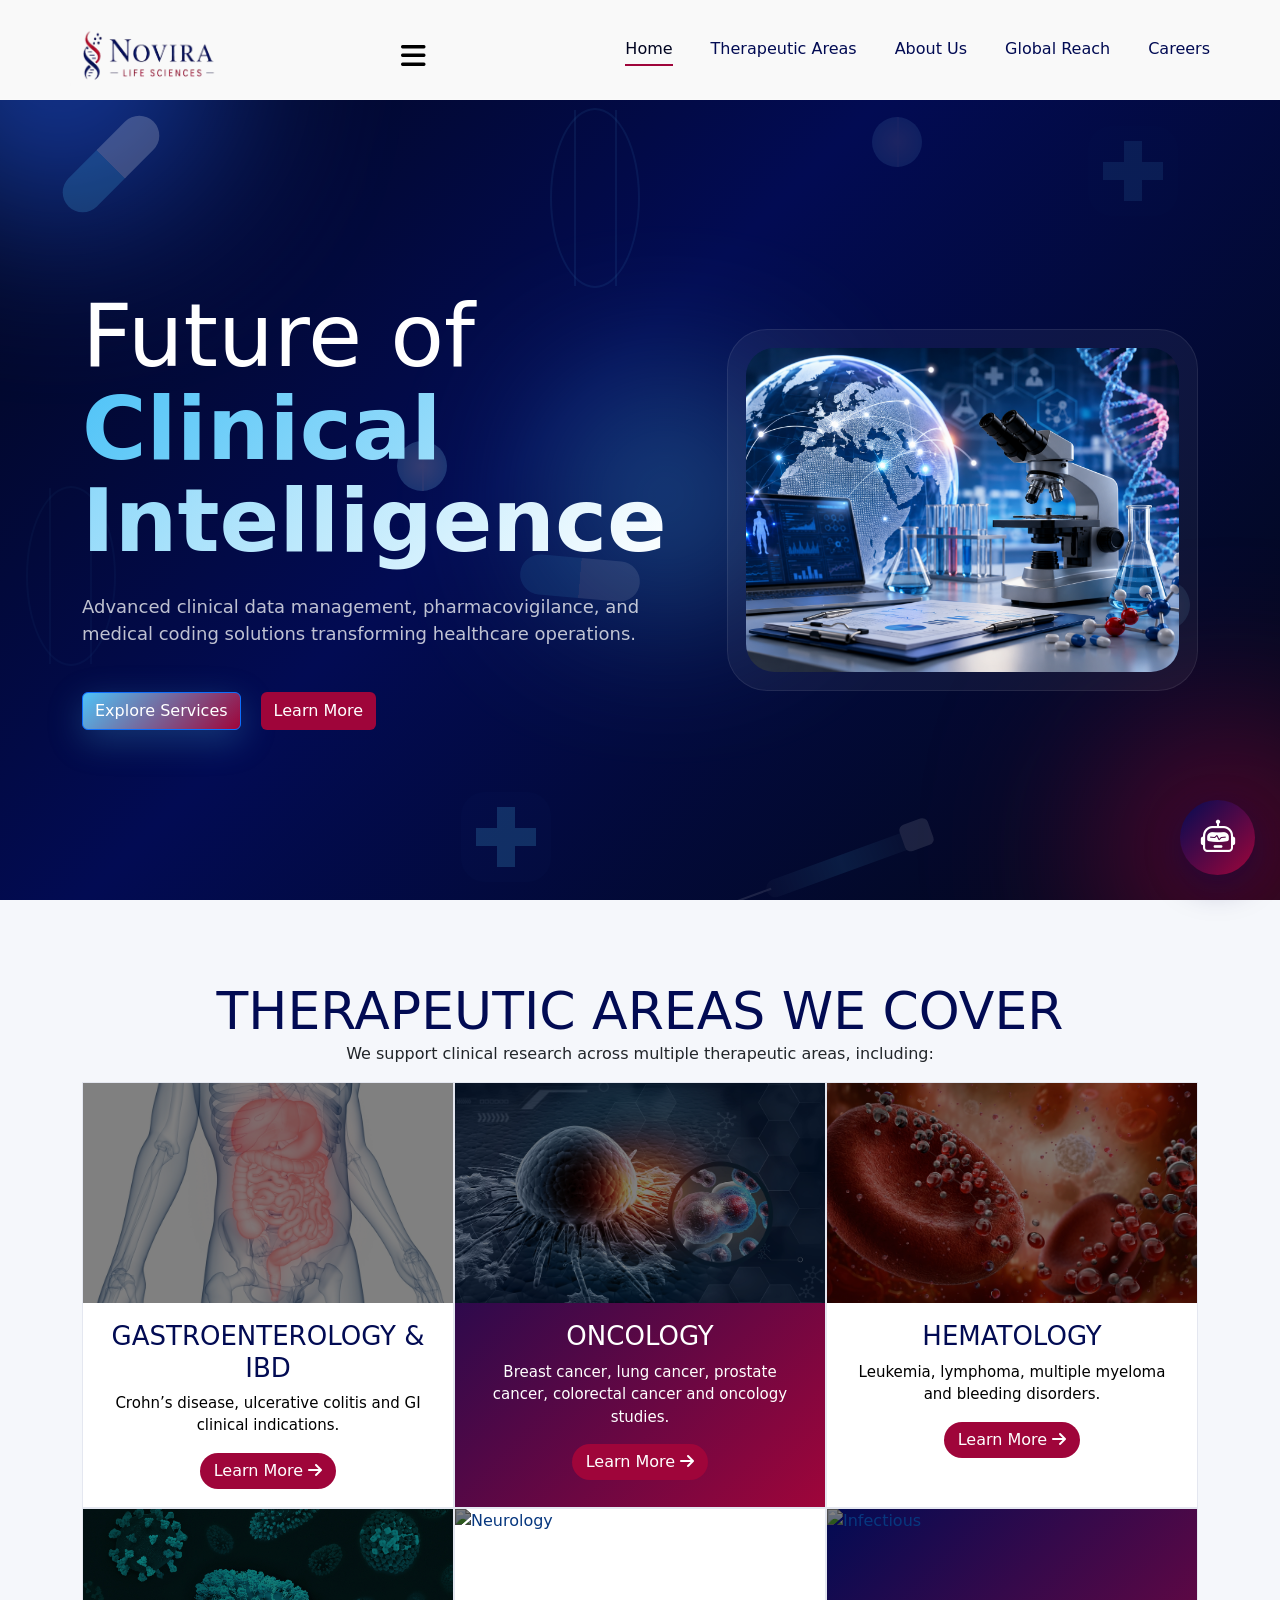
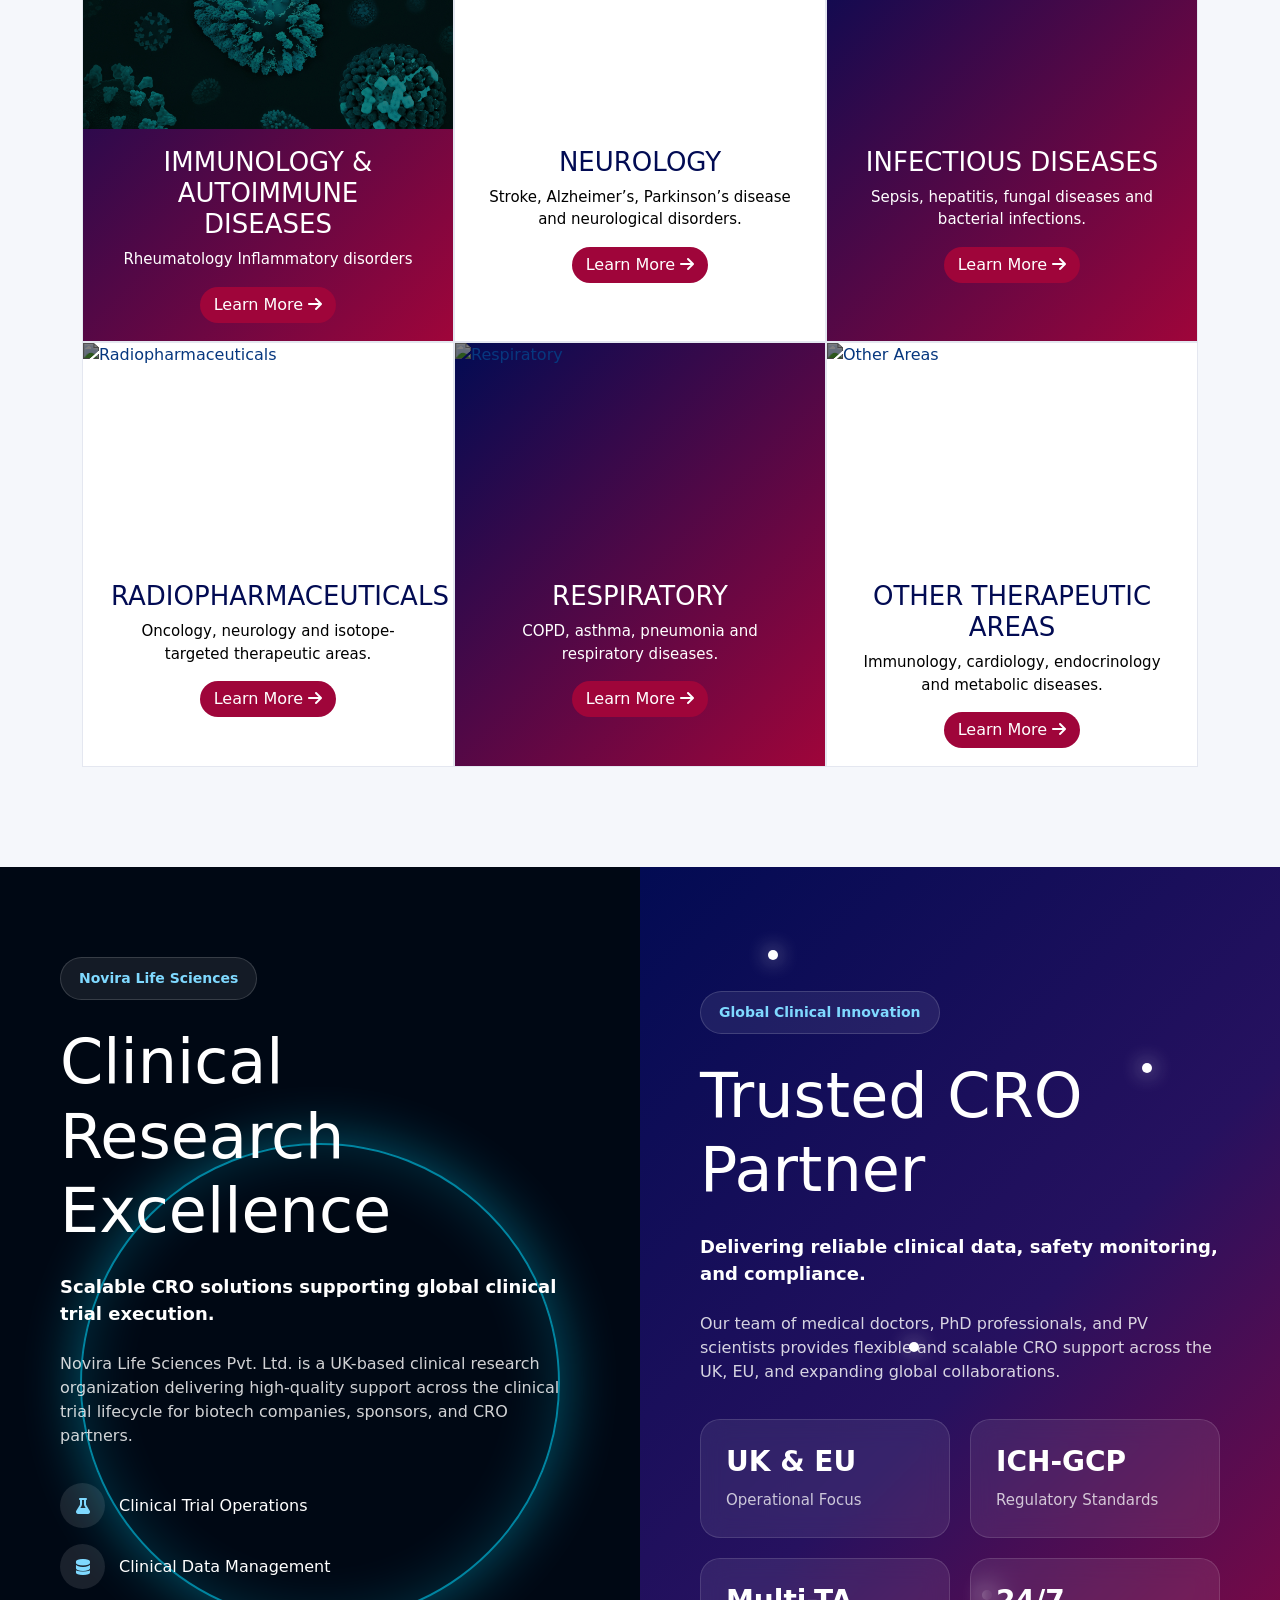
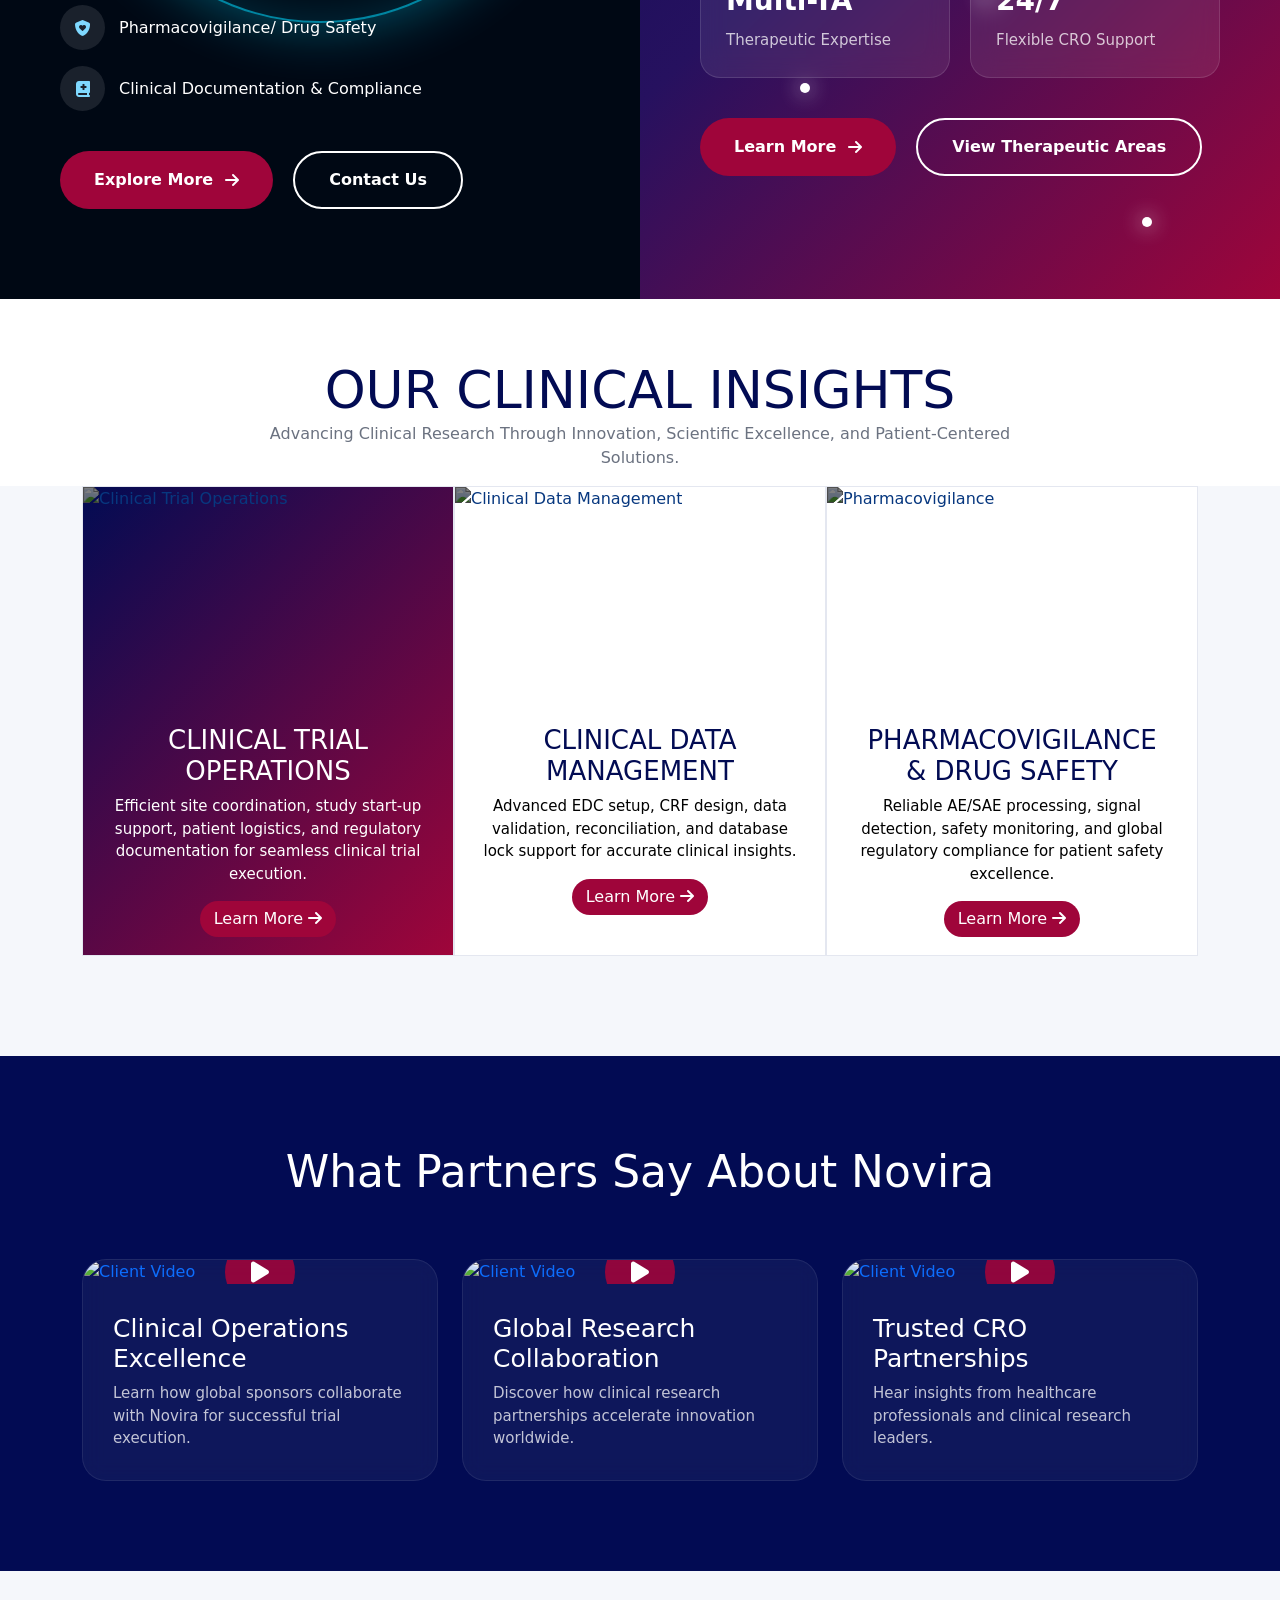
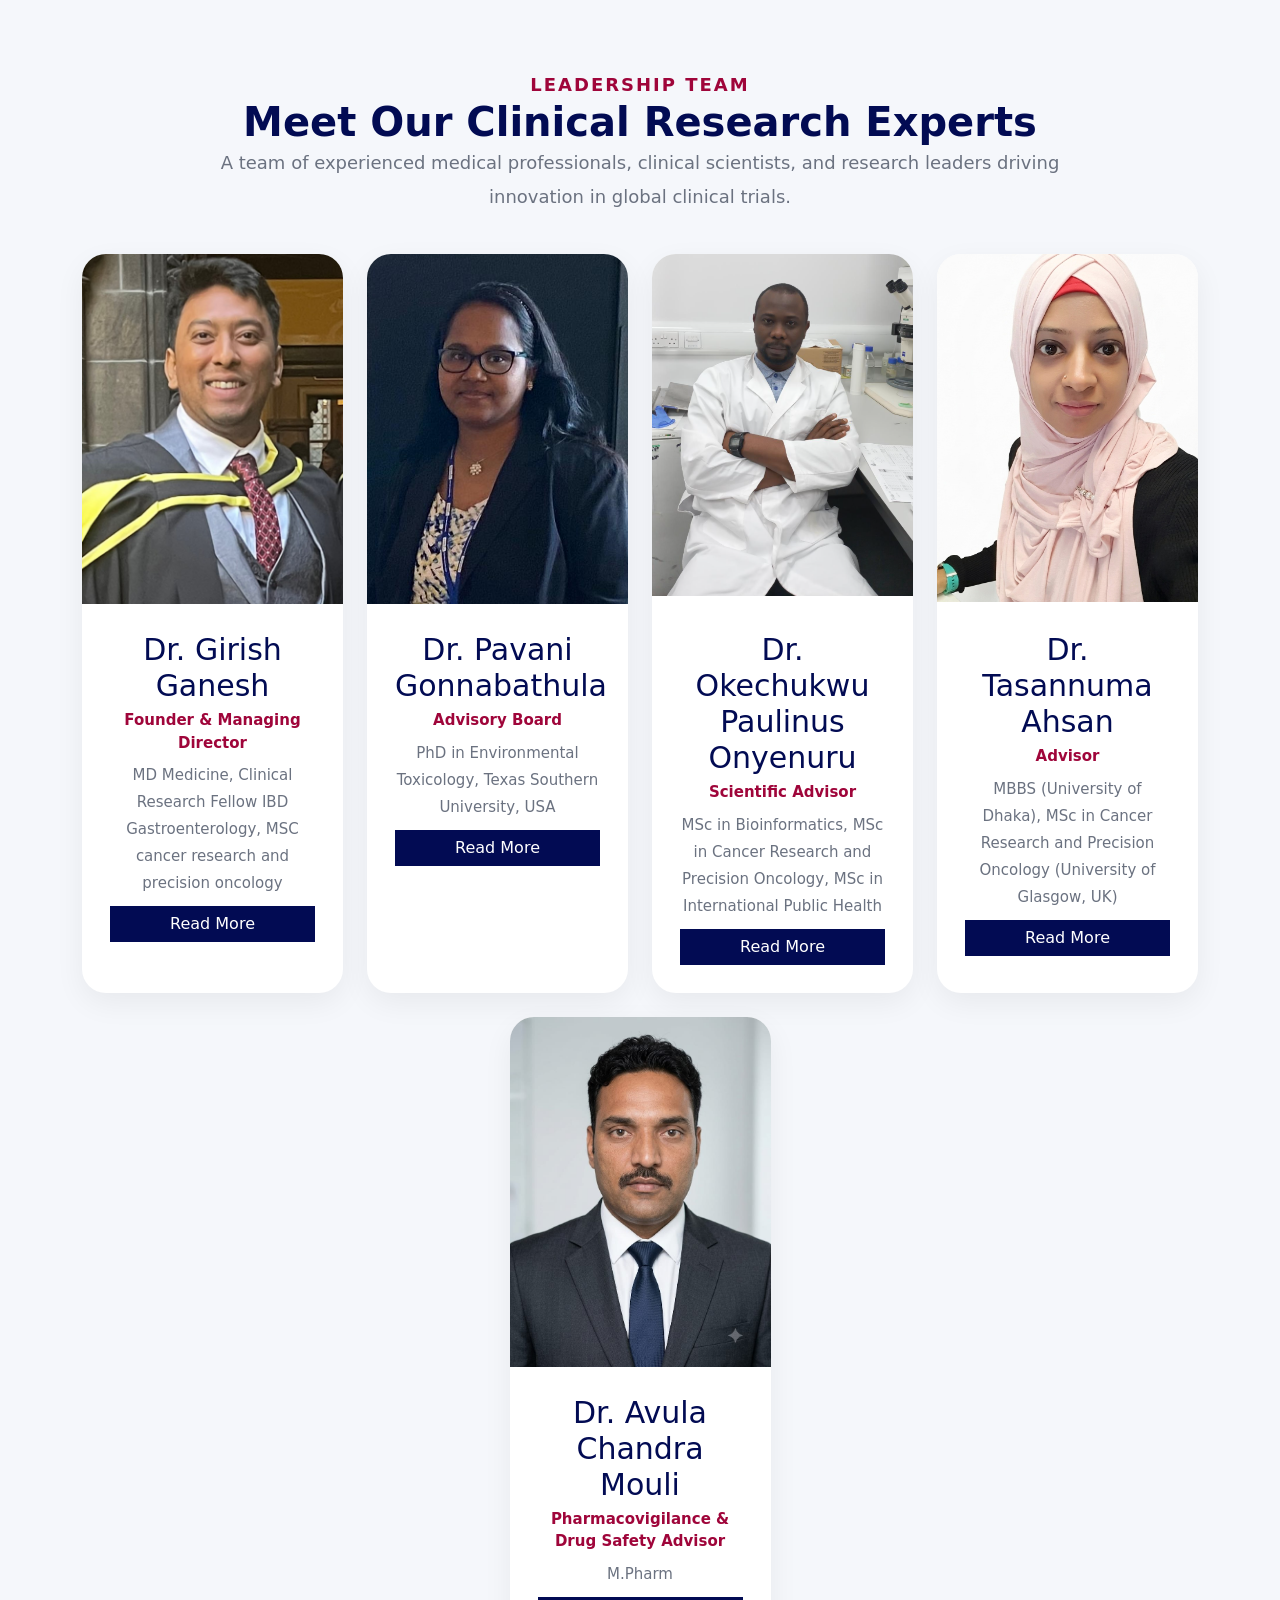
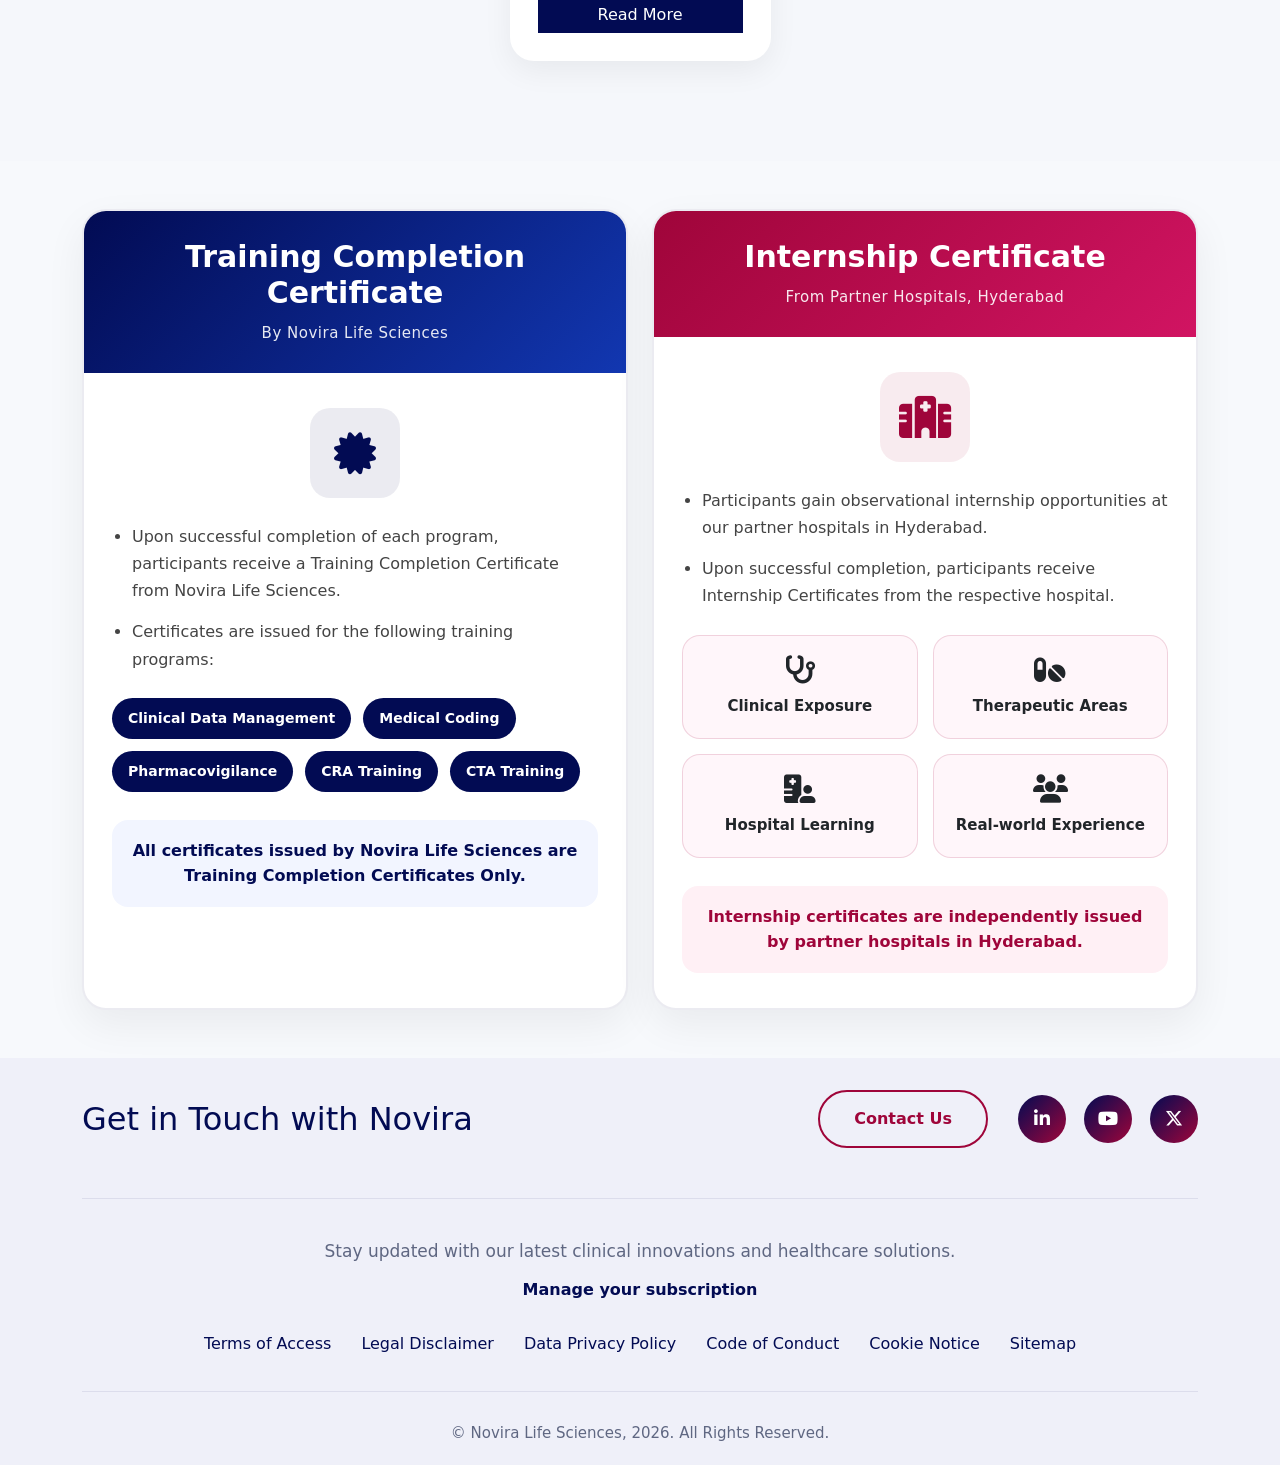
==== commit bec66e3e: "Added two more doctors" ====
--- a/index.html
+++ b/index.html
@@ -38,74 +38,32 @@
             HEADER
     ========================================= -->
 
-    <header class="header">
-
-        <div class="container navbar">
-
-            <!-- LOGO -->
-
-            <div class="logo">
-                <img src="./images/logo.png" alt="" srcset="">
-                <!-- <h2>Novira</h2> -->
-            </div>
-
-            <!-- MENU -->
-
-            <nav class="nav-menu">
-
-                <ul>
-
-                    <li>
-                        <a href="/" class="active">
-                            Home
-                        </a>
-                    </li>
-
-                    <li>
-                        <a href="#therapy-section">
-                            Therapeutic Areas
-                        </a>
-                    </li>
-
-                    <li>
-                        <a href="#about-us">
-                            About Us
-                        </a>
-                    </li>
-
-                    <li>
-                        <a href="#">
-                            Global Reach
-                        </a>
-                    </li>
-
-                    <li>
-                        <a href="#">
-                            Careers
-                        </a>
-                    </li>
-
-                </ul>
-
-            </nav>
-
-            <!-- BUTTONS -->
-<!-- 
-            <div class="nav-buttons">
-                <a href="#" class="search-btn">
-                    <i class="fa-solid fa-magnifying-glass"></i>
-                </a>
-            </div> -->
-
-            <!-- MOBILE -->
-
-            <div class="menu-toggle">
-                <i class="fa-solid fa-bars"></i>
-            </div>
-
+<header class="header">
+    <div class="container navbar">
+
+        <!-- Logo -->
+        <div class="logo">
+            <img src="./images/logo.png" alt="Logo">
         </div>
 
-    </header>
+        <!-- Mobile Menu Button -->
+        <div class="menu-toggle" id="menuToggle">
+            <i class="fa-solid fa-bars"></i>
+        </div>
+
+        <!-- Navigation -->
+        <nav class="nav-menu" id="navMenu">
+            <ul>
+                <li><a href="/" class="active">Home</a></li>
+                <li><a href="#therapy-section">Therapeutic Areas</a></li>
+                <li><a href="#about-us">About Us</a></li>
+                <li><a href="#">Global Reach</a></li>
+                <li><a href="#">Careers</a></li>
+            </ul>
+        </nav>
+
+    </div>
+</header>
 
     <!-- =========================================
             HERO SECTION
@@ -1219,6 +1177,77 @@
                         </p>
                         <div class="read-btn">
                             <a href="dr-okechukwu.html">Read More</a>
+                        </div>
+                    </div>
+
+                </div>
+
+            </div>
+
+            <!-- TEAM MEMBER 4 -->
+             <div class="col-xl-3 col-lg-3 col-md-6 col-sm-12">
+
+                <div class="team-card">
+
+                    <div class="team-image">
+
+                        <img src="./images/our-team/dr-tasannuma-ahsan.jpeg"
+                             alt="Advisor ">
+
+                    </div>
+
+                    <div class="team-content">
+
+                        <h3>
+                            Dr. Tasannuma Ahsan
+                        </h3>
+
+                        <span>
+                           Advisor
+                        </span>
+
+                        <p>
+                        MBBS (University of Dhaka), MSc in Cancer Research and Precision Oncology (University of Glasgow, UK)
+
+                        </p>
+                        <div class="read-btn">
+                            <a href="dr-tasannuma-ahsan.html">Read More</a>
+                        </div>
+                    </div>
+
+                </div>
+
+            </div>
+
+
+            <!-- TEAM MEMBER 5 -->
+                 <div class="col-xl-3 col-lg-3 col-md-6 col-sm-12">
+
+                <div class="team-card">
+
+                    <div class="team-image">
+
+                        <img src="./images/our-team/dr-avula-chandra-mouli.jpeg"
+                             alt="Pharmacovigilance & Drug Safety Advisor ">
+
+                    </div>
+
+                    <div class="team-content">
+
+                        <h3>
+                            Dr. Avula Chandra Mouli
+                        </h3>
+
+                        <span>
+                           Pharmacovigilance & Drug Safety Advisor 
+                        </span>
+
+                        <p>
+                        M.Pharm
+
+                        </p>
+                        <div class="read-btn">
+                            <a href="dr-avula-chandra-mouli.html">Read More</a>
                         </div>
                     </div>
 
@@ -1704,7 +1733,22 @@
 
     });
 
+const menuToggle = document.querySelector(".menu-toggle");
+const navMenu = document.querySelector(".nav-menu");
+const icon = menuToggle.querySelector("i");
+
+menuToggle.addEventListener("click", () => {
+    navMenu.classList.toggle("active");
+
+    if (navMenu.classList.contains("active")) {
+        icon.classList.remove("fa-bars");
+        icon.classList.add("fa-xmark");
+    } else {
+        icon.classList.remove("fa-xmark");
+        icon.classList.add("fa-bars");
+    }
+});
 </script>
 </body>
 
-</html>
+</html>
--- a/css/main.css
+++ b/css/main.css
@@ -3112,4 +3112,46 @@
 }
 .doc-qualification p{
     font-size: 17px;
+}
+@media screen and (min-width: 320px) {
+    .logo img {
+        height: 58px;
+        width: 100%;
+    }
+        .menu-toggle {
+        display: block;
+        color: #000;
+        font-size: 28px;
+        cursor: pointer;
+    }
+}
+/* Desktop */
+.nav-menu {
+    display: block;
+}
+
+/* Mobile */
+@media (max-width: 767px) {
+
+    .nav-menu {
+        display: none;
+        width: 100%;
+    }
+
+    .nav-menu.active {
+        display: block;
+    }
+
+    .nav-menu ul {
+        display: flex;
+        flex-direction: column;
+        gap: 15px;
+        padding: 15px 0;
+    }
+
+    .menu-toggle {
+        display: block;
+        cursor: pointer;
+        font-size: 28px;
+    }
 }
--- a/css/responsive.css
+++ b/css/responsive.css
@@ -43,8 +43,8 @@
     .menu-toggle {
 
         display: block;
-
-        color: #fff;
+        margin-right: 22px;
+        /* color: #fff; */
 
         font-size: 28px;
 
